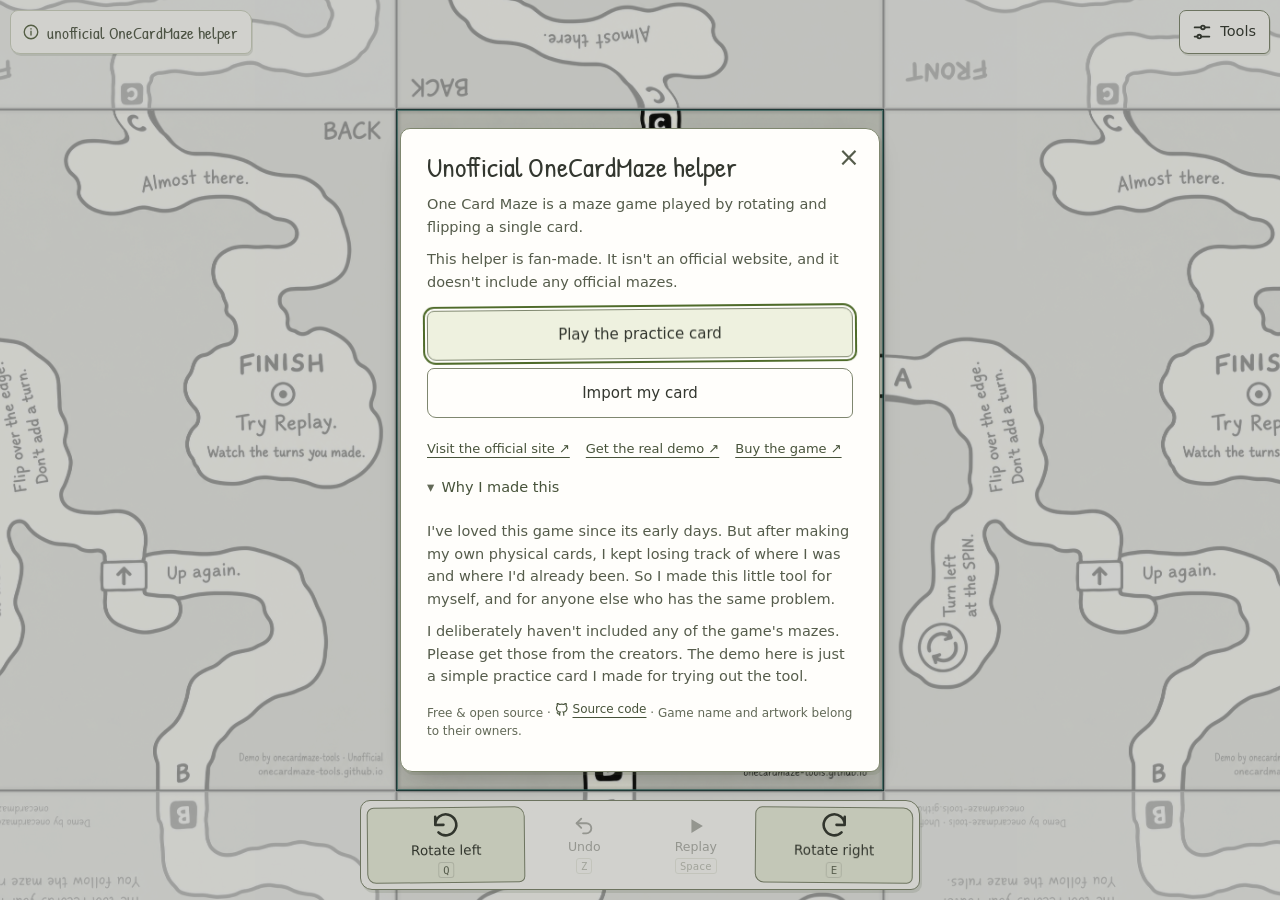
==== index.html @ 9f63eee4 "Let players choose the starting point after loading a card" ====
<!doctype html>
<html lang="en">
<head>
<meta charset="utf-8" />
<meta name="viewport" content="width=device-width, initial-scale=1, maximum-scale=1, user-scalable=no, viewport-fit=cover" />
<title>One Card Maze Helper · Unofficial</title>
<meta name="app-version" content="2026-10-22-player-start" />
<meta name="description" content="Free, open-source One Card Maze helper. Upload both sides of your maze card, explore connected edges, track your path, and replay your walk in your browser." />
<link rel="canonical" href="https://onecardmaze-tools.github.io/" />
<meta property="og:title" content="One Card Maze Helper · Unofficial" />
<meta property="og:description" content="Explore both sides of your One Card Maze card with path tracking, rotation, undo, and replay. Free and open source." />
<meta property="og:type" content="website" />
<meta property="og:url" content="https://onecardmaze-tools.github.io/" />
<link rel="stylesheet" href="companion.css?v=player-start-1" />
</head>
<body data-mode="walk" data-route="0">
<!-- UI: see DESIGN-SYSTEM.md. One dock whose contents follow uiMode(); never stack bars. -->
<svg width="0" height="0" style="position:absolute" aria-hidden="true" focusable="false">
  <symbol id="i-rotl" viewBox="0 0 24 24"><path d="M3 11a9 9 0 1 1 2.64 6.36M3 4v7h7"/></symbol>
  <symbol id="i-rotr" viewBox="0 0 24 24"><g transform="translate(24 0) scale(-1 1)"><path d="M3 11a9 9 0 1 1 2.64 6.36M3 4v7h7"/></g></symbol>
  <symbol id="i-undo" viewBox="0 0 24 24"><path d="M9 14 4 9l5-5"/><path d="M4 9h10.5a5.5 5.5 0 0 1 0 11H11"/></symbol>
  <symbol id="i-play" viewBox="0 0 24 24"><path d="M7 4.5v15l12.5-7.5z" class="solid"/></symbol>
  <symbol id="i-rev" viewBox="0 0 24 24"><path d="M17 4.5v15L4.5 12z" class="solid"/></symbol>
  <symbol id="i-pause" viewBox="0 0 24 24"><rect x="6" y="4.5" width="4" height="15" rx="1" class="solid"/><rect x="14" y="4.5" width="4" height="15" rx="1" class="solid"/></symbol>
  <symbol id="i-done" viewBox="0 0 24 24"><path d="M5 12.5 10 17.5 19.5 7"/></symbol>
  <symbol id="i-again" viewBox="0 0 24 24"><path d="M20 12a8 8 0 1 1-2.34-5.66"/><path d="M20 4v5h-5"/></symbol>
  <symbol id="i-tools" viewBox="0 0 24 24"><path d="M4 7h7m4 0h5M4 17h3m4 0h9"/><circle cx="13" cy="7" r="2"/><circle cx="9" cy="17" r="2"/></symbol>
  <symbol id="i-info" viewBox="0 0 24 24"><circle cx="12" cy="12" r="9"/><path d="M12 11v5M12 7.5v.5"/></symbol>
  <symbol id="i-card" viewBox="0 0 24 24"><rect x="5" y="3" width="14" height="18" rx="2"/><path d="M9 8h6M9 12h3"/></symbol>
  <symbol id="i-upload" viewBox="0 0 24 24"><path d="M12 15V4m-4 4 4-4 4 4M5 15v4h14v-4"/></symbol>
  <symbol id="i-pin" viewBox="0 0 24 24"><path d="M12 21s7-6.2 7-11.5A7 7 0 0 0 5 9.5C5 14.8 12 21 12 21z"/><circle cx="12" cy="9.5" r="2.5"/></symbol>
  <symbol id="i-file" viewBox="0 0 24 24"><path d="M14 3H7a2 2 0 0 0-2 2v14a2 2 0 0 0 2 2h10a2 2 0 0 0 2-2V8z"/><path d="M14 3v5h5"/></symbol>
  <symbol id="i-list" viewBox="0 0 24 24"><path d="M9 6h11M9 12h11M9 18h11M4.5 6h.01M4.5 12h.01M4.5 18h.01"/></symbol>
  <symbol id="i-fit" viewBox="0 0 24 24"><path d="M4 9V4h5M20 9V4h-5M4 15v5h5M20 15v5h-5"/></symbol>
  <symbol id="i-trail" viewBox="0 0 24 24"><path d="M4 19c4 0 3-7 8-7s4-7 8-7"/></symbol>
  <symbol id="i-trash" viewBox="0 0 24 24"><path d="M4 7h16M9 7V4h6v3M6 7l1 13h10l1-13"/></symbol>
  <symbol id="i-gh" viewBox="0 0 24 24"><path d="M9 19c-4.3 1.4-4.3-2.5-6-3m12 6v-3.87a3.37 3.37 0 0 0-.94-2.61c3.14-.35 6.44-1.54 6.44-7A5.44 5.44 0 0 0 19 4.77 5.07 5.07 0 0 0 18.91 1S17.73.65 15 2.48a13.38 13.38 0 0 0-7 0C5.27.65 4.09 1 4.09 1A5.07 5.07 0 0 0 4 4.77a5.44 5.44 0 0 0-1.5 3.78c0 5.42 3.3 6.61 6.44 7A3.37 3.37 0 0 0 8 18.13V22"/></symbol>
</svg>

<canvas id="stage" aria-label="Maze map"></canvas>
<canvas id="replayLayer" aria-hidden="true"></canvas>

<!-- Corner chips: identity (top-left) and Tools (top-right). Always present, always quiet. -->
<button id="btnHelp" class="chip corner-left" aria-haspopup="dialog"><svg class="ic" aria-hidden="true"><use href="#i-info"/></svg><span class="chip-long">unofficial OneCardMaze helper</span><span class="chip-short">unofficial helper</span></button>
<button id="btnMore" class="chip corner-right tools-chip" aria-expanded="false" aria-controls="moreMenu"><svg class="ic" aria-hidden="true"><use href="#i-tools"/></svg>Tools</button>

<div id="hud">
  <div id="walkHint" class="hint" hidden role="status"><span>Tap the path to walk there</span><button id="btnHintClose" class="hint-close" aria-label="Dismiss hint">×</button></div>

  <!-- mode: walk -->
  <div class="dock dock-walk" id="dockWalk" role="toolbar" aria-label="Walking controls">
    <button id="btnSpinL" class="dbtn rotate" aria-label="Rotate left (Q)"><svg class="ic" aria-hidden="true"><use href="#i-rotl"/></svg><span>Rotate left</span><kbd>Q</kbd></button>
    <button id="btnUndo" class="dbtn" aria-label="Undo last step (Z, hold to rewind)"><svg class="ic" aria-hidden="true"><use href="#i-undo"/></svg><span>Undo</span><kbd>Z</kbd></button>
    <button id="btnReplay" class="dbtn" aria-label="Replay route (Space)"><svg class="ic" aria-hidden="true"><use href="#i-play"/></svg><span>Replay</span><kbd>Space</kbd></button>
    <button id="btnSpinR" class="dbtn rotate" aria-label="Rotate right (E)"><svg class="ic" aria-hidden="true"><use href="#i-rotr"/></svg><span>Rotate right</span><kbd>E</kbd></button>
  </div>

  <!-- mode: playing / paused -->
  <div class="dock dock-player" id="player" role="toolbar" aria-label="Replay controls">
    <button id="btnDone" class="dbtn" aria-label="Done: return to walking at the end of the route (Esc)"><svg class="ic" aria-hidden="true"><use href="#i-done"/></svg><span>Done</span></button>
    <button id="btnBack" class="dbtn" aria-label="Reverse replay (Shift+Space)"><svg class="ic" aria-hidden="true"><use href="#i-rev"/></svg><span>Reverse</span></button>
    <button id="btnFwd" class="dbtn primary" aria-label="Play replay (Space)"><svg class="ic" aria-hidden="true"><use href="#i-play"/></svg><span>Play</span></button>
    <div class="timeline">
      <div class="tl-label"><span id="pcount">0%</span><span id="tlEvent"></span></div>
      <div class="timeline-track"><span id="eventTicks" aria-hidden="true"></span><input id="scrub" type="range" min="0" max="100" step="0.01" value="0" aria-label="Recorded route position" /></div>
    </div>
    <button id="btnSpeed" class="dbtn speed" aria-label="Change replay speed"><b id="speedValue">0.2×</b><span>Speed</span></button>
  </div>

  <!-- mode: complete -->
  <div class="dock dock-pill" id="replayCompletion" role="toolbar" aria-label="Replay finished">
    <button id="btnReplayAgain" class="dbtn primary row"><svg class="ic" aria-hidden="true"><use href="#i-again"/></svg><span>Replay again</span></button>
    <button id="btnDoneComplete" class="dbtn row" aria-label="Done: return to walking at the end of the route (Esc)"><svg class="ic" aria-hidden="true"><use href="#i-done"/></svg><span>Done</span></button>
  </div>

  <!-- mode: place -->
  <div class="dock dock-place" id="markerPlacementTip" role="status">
    <span class="place-swatch" id="placeSwatch" aria-hidden="true">●</span>
    <span class="place-text"><b>Tap the map to place it</b><button id="btnPlaceStyle" class="linkish">Change style</button></span>
    <button id="btnCancelMarker" class="dbtn primary row"><svg class="ic" aria-hidden="true"><use href="#i-done"/></svg><span>Done</span></button>
  </div>
</div>

<!-- Landscape rails reuse the walk buttons via CSS; see DESIGN-SYSTEM.md › Layouts. -->

<div id="confirmCard" class="confirm" role="alertdialog" aria-labelledby="confirmText" hidden>
  <p id="confirmText"></p>
  <div class="confirm-actions"><button id="btnConfirmNo"></button><button id="btnConfirmYes" class="primary"></button></div>
</div>

<div id="actionToast" class="toast toast-action" role="status" hidden><span id="actionToastText"></span><button id="actionToastBtn"></button><i class="toast-timer"></i></div>

<div id="sheetBackdrop" hidden></div>
<section id="moreMenu" class="sheet" hidden aria-label="Tools">
  <div class="sheet-grab" aria-hidden="true"></div>
  <h2 class="sheet-title">Tools</h2><button class="sheet-close" id="btnMoreClose" aria-label="Close tools">×</button>
  <div class="sec">Route</div>
  <details class="row-details"><summary class="li"><svg class="ic" aria-hidden="true"><use href="#i-list"/></svg>Route events<span class="r" id="eventSummary"></span></summary>
    <div class="event-controls"><button id="btnPrevEvent" aria-label="Previous event ([)">Previous</button><button id="btnNextEvent" aria-label="Next event (])">Next</button><select id="eventSelect" aria-label="Jump to route event"><option value="">Events</option></select></div></details>
  <button class="li" id="btnSession" aria-expanded="false" aria-controls="sessionPanel"><svg class="ic" aria-hidden="true"><use href="#i-file"/></svg>Save or load recording…</button>
  <button class="li" id="btnMarkers" aria-expanded="false" aria-controls="markerPanel"><svg class="ic" aria-hidden="true"><use href="#i-pin"/></svg>Markers…<span class="r" id="markerCount"></span></button>
  <div class="sec">View</div>
  <div class="li static"><svg class="ic" aria-hidden="true"><use href="#i-fit"/></svg>Zoom<span class="seg" role="group" aria-label="Zoom"><button id="btnZoomOut" aria-label="Zoom out (−)">−</button><button id="btnFit" aria-label="Fit card (F)">Fit</button><button id="btnZoomIn" aria-label="Zoom in (+)">+</button></span></div>
  <button class="li" id="btnTrail" role="switch" aria-checked="true"><svg class="ic" aria-hidden="true"><use href="#i-trail"/></svg>Show trail<span class="switch" aria-hidden="true"></span></button>
  <div class="sec">Card</div>
  <button class="li" id="btnCards"><svg class="ic" aria-hidden="true"><use href="#i-card"/></svg>Saved cards…</button>
  <button class="li" id="btnUpload"><svg class="ic" aria-hidden="true"><use href="#i-upload"/></svg>Import my card…</button>
  <button class="li" id="btnPractice"><svg class="ic" aria-hidden="true"><use href="#i-card"/></svg>Switch to practice card</button>
  <div class="hr"></div>
  <button class="li danger" id="btnReset"><svg class="ic" aria-hidden="true"><use href="#i-trash"/></svg>Start over<span class="r">keeps markers</span></button>
  <p class="sheet-foot">Fan-made, unofficial · <button class="linkish" id="btnAboutFromTools">About</button> · <a id="practiceOfficial" href="https://www.onecardmaze.com/downloads" target="_blank" rel="noopener">Get the real demo ↗</a> · <a href="https://github.com/onecardmaze-tools/onecardmaze-tools.github.io" target="_blank" rel="noopener">Source</a></p>
</section>

<section id="markerPanel" class="sheet" hidden aria-label="Markers">
  <div class="sheet-grab" aria-hidden="true"></div>
  <h2 class="sheet-title">Markers</h2><button class="sheet-close" id="btnMarkersClose" aria-label="Close markers">×</button>
  <p class="sheet-lead">Place anything you want to remember. Each marker repeats on every copy of its card face. Markers never move the walker.</p>
  <div class="marker-fields">
    <label for="markerShape">Shape<select id="markerShape"><option value="circle">Circle</option><option value="diamond">Diamond</option><option value="square">Square</option><option value="triangle">Triangle</option><option value="star">Star</option></select></label>
    <label for="markerColor">Colour<input id="markerColor" type="color" value="#ff5b7a" /></label>
  </div>
  <label class="marker-label" for="markerLabel">Label (optional)<input id="markerLabel" type="text" maxlength="24" placeholder="Anything you like" /></label>
  <button id="btnPlaceMarker" class="primary wide">Place marker</button>
  <p id="markerHint" class="sheet-lead">Choose a style, then place it on the map.</p>
  <ul id="markerList" aria-label="Your markers"></ul>
</section>

<section id="sessionPanel" class="sheet" hidden aria-label="Recording">
  <div class="sheet-grab" aria-hidden="true"></div>
  <h2 class="sheet-title">Recording</h2><button class="sheet-close" id="btnSessionClose" aria-label="Close recording">×</button>
  <p class="sheet-lead">One file with both card images, your complete route, spins, markers and current view. Sharing a recording also shares the card images it contains.</p>
  <button id="btnExportSession" class="primary wide">Export recording</button>
  <button id="btnImportSession" class="wide">Import recording</button>
  <input id="fileSession" type="file" accept=".json,.ocm.json,application/json" hidden />
  <p class="sheet-lead">Import replaces the current session; export first if you want to keep it. Files stay on your device until you choose to share them.</p>
</section>

<div class="overlay hidden" id="loader" role="dialog" aria-modal="true" aria-labelledby="importTitle">
  <div class="panel sheet-like">
    <div class="sheet-grab" aria-hidden="true"></div>
    <button class="sheet-close" id="btnLoaderClose" aria-label="Close import">×</button><h2 class="sheet-title" id="importTitle">Bring your own card</h2>
    <p class="sheet-lead">Choose both faces to add a card to your saved collection. Images stay in this browser.</p>
    <label class="card-name" for="cardName">Card name<input id="cardName" type="text" maxlength="80" placeholder="My maze card" /></label>
    <div class="drops">
      <label class="drop" id="dropFront">
        <input id="fileFront" type="file" accept="image/*" hidden />
        <svg class="ic" aria-hidden="true"><use href="#i-upload"/></svg><span class="dtag">Front</span><span class="dmsg">Tap or drop an image</span>
        <img class="thumb" id="thumbFront" alt="" />
      </label>
      <label class="drop" id="dropBack">
        <input id="fileBack" type="file" accept="image/*" hidden />
        <svg class="ic" aria-hidden="true"><use href="#i-upload"/></svg><span class="dtag">Back</span><span class="dmsg">Tap or drop an image</span>
        <img class="thumb" id="thumbBack" alt="" />
      </label>
    </div>
    <button id="btnStart" class="primary wide" disabled>Use this card</button>
    <div class="textlinks"><button class="linkish" id="btnImportWelcome">Import a recording instead</button><button class="linkish" id="btnDemo">Use practice card</button><button class="linkish" id="btnSavedFromImport">Saved cards</button></div>
  </div>
</div>

<div class="overlay hidden" id="cardLibrary" role="dialog" aria-modal="true" aria-labelledby="libraryTitle">
  <div class="panel sheet-like">
    <div class="sheet-grab" aria-hidden="true"></div>
    <button class="sheet-close" id="btnLibraryClose" aria-label="Close saved cards">×</button>
    <h2 class="sheet-title" id="libraryTitle">Saved cards</h2>
    <p class="sheet-lead">Choose a card to play. Each card keeps its own markers in this browser.</p>
    <p id="libraryStatus" class="sheet-lead" role="status" aria-live="polite"></p>
    <ul id="savedCards" class="saved-cards" aria-label="Saved cards"></ul>
    <button id="btnLibraryImport" class="primary wide">Import another card</button>
    <button id="btnLibraryPractice" class="linkish wide">Play the practice card</button>
  </div>
</div>

<dialog id="help" aria-labelledby="aboutTitle">
  <div class="intro-note">
    <div class="sheet-grab" aria-hidden="true"></div>
    <button class="sheet-close" id="btnHelpClose" aria-label="Close introduction">×</button>
    <h1 id="aboutTitle">Unofficial OneCardMaze helper</h1>
    <p>One Card Maze is a maze game played by rotating and flipping a single card.</p>
    <p>This helper is fan-made. It isn't an official website, and it doesn't include any official mazes.</p>
    <div class="intro-actions"><button id="btnIntroDemo" class="primary" autofocus>Play the practice card</button><button id="btnIntroImport">Import my card</button></div>
    <nav class="official-links" aria-label="Official game links"><a href="https://www.onecardmaze.com/" target="_blank" rel="noopener">Visit the official site ↗</a><a href="https://www.onecardmaze.com/downloads" target="_blank" rel="noopener">Get the real demo ↗</a><a href="https://www.onecardmaze.com/shop" target="_blank" rel="noopener">Buy the game ↗</a></nav>
    <details id="introStory" open><summary>Why I made this</summary>
      <p>I've loved this game since its early days. But after making my own physical cards, I kept losing track of where I was and where I'd already been. So I made this little tool for myself, and for anyone else who has the same problem.</p>
      <p>I deliberately haven't included any of the game's mazes. Please get those from the creators. The demo here is just a simple practice card I made for trying out the tool.</p>
    </details>
    <p class="fine">Free &amp; open source · <a href="https://github.com/onecardmaze-tools/onecardmaze-tools.github.io" target="_blank" rel="noopener" class="source-link"><svg class="github-icon" aria-hidden="true"><use href="#i-gh"/></svg>Source code</a> · Game name and artwork belong to their owners.</p>
  </div>
</dialog>

<div class="overlay hidden" id="err">
  <div class="panel">
    <h1>WebGL needed</h1>
    <p class="lead" id="errMsg">This app draws the card with a GPU shader. Your browser or device has WebGL turned off.</p>
  </div>
</div>

<div id="toast" class="toast" role="status" aria-live="polite"></div>
<script src="card-library.js?v=player-start-1"></script>
<script src="session-codec.js?v=player-start-1"></script>
<script src="replay-core.js?v=player-start-1"></script>
<script src="trace-renderer.js?v=player-start-1"></script>
<script src="gpu-renderer.js?v=player-start-1"></script>
<script>
(function () {
"use strict";

/* ============================================================
   One Card Maze · Infinite Walker  (pure front-end, no build)

   The two card faces tile a repeating 2D checkerboard over the
   plane (front when (i+j) is even, back when odd). Tiles meet
   edge-to-edge — no overlap — with a faint fold line where they
   meet. The card you are standing on is held in the middle of the
   screen with all eight cards around it: the other side across
   each edge, and the same side turned 180 over the four corners
   (a diagonal step crosses two folds). Step over an edge and the
   view animates the next card into the middle.

   WebGL samples the artwork atlas. TraceRenderer retains exact polylines and
   projects them through sheet symmetries into retained GPU geometry. Analytic
   edge coverage preserves antialiasing without a multisampled viewport.
   ReplayCore supplies one shared seam geometry and distance-based timeline.
   ============================================================ */

const CFG = {
  seamFrac:       0.012,  // faint fold line at a shared edge, fraction of the shorter side
  seamDark:       0.18,   // how dark that fold line gets (0..1)
  revealFrac:     0.32,   // how far away a face starts to brighten up
  edgeFadeFrac:   0.045,   // soft outer edge of a card against the dark, fraction of the shorter side
  nbDimMin:       0.38,   // quiet orthogonal neighbours
  cornerDim:      0.24,   // second-fold copies are a further level back
  nearBright:     0.78,   // approaching a shared edge reveals the destination
  cornerNear:     0.54,
  lightLerp:      6,
  fitArmFrac:     0.30,   // how much of a neighbour the default Fit shows beyond the card
  anchorMarginFrac:0.05,  // how far inside the next card before the view re-centres on it
  keepInFrac:     0.11,   // how far from a screen edge the walker is kept when zoomed right in
  cardFade:       8,      // how fast a card fades in/out of the set of cards on screen
  speedFrac:      0.55,   // walker speed, card-heights per second
  camLerp:        4,      // how fast the view eases onto the centred card
  rotLerp:        14,     // how fast the card settles after a 90° spin
  // Straight motion retains only its endpoints; render samples are not stored.
  trailWidthFrac: 0.008,  // reference width; final strokes are clamped in CSS pixels
  spinArrive:     0.35,
  spinDuration:   0.70,
  spinSettle:     0.35,
  flipArrive:     0.26,
  flipDuration:   1.35,
  flipSettle:     0.35,
  replayWalkFrac: 1.2,   // card heights/second at 1×; independent of sampling density
  replaySpeeds:   [0.1, 0.2, 0.5, 1, 2, 4],  // the speeds the transport cycles through
  replaySpeed:    0.2,    // ...and the one it starts on (slow enough to follow the route)
};

/* Trail colours keyed to the card's orientation when the trace was laid, and the
   world direction the card's "up" pointed to at that orientation. */
const TRAIL_COLORS = ["#ffcc4d", "#5aa9ff", "#ff6b6b", "#b06bff"];   // up, right, down, left

const BG = [0.975, 0.976, 0.957]; // Pale paper; updated only when artwork changes.
const ORI_ARROWS = ["↑", "→", "↓", "←"];

const S = {
  W: 0, H: 0, ready: false,
  zoom: 1, minZoom: .02, maxZoom: 40,
  cam: { x: 0, y: 0 }, camGoal: { x: 0, y: 0 }, follow: true,
  rot: 0, rotTarget: 0, manualPivot: null,
  started: false,
  walker: { x: 0, y: 0, tx: null, ty: null },
  trail: [], trailOn: true, travelled: 0,
  spins: [],                       // { i, q } -- a turn at a compact route vertex
  rotQ0: 0,                        // the card's orientation when the recorded walk began
  cursor: 0,                       // interpolated position along the compact route vertices
  markers: [], placingMarker: false, selectedMarker: null, nextMarkerId: 1,
  recordBreak: true,
  review: false, reviewDir: 1, reviewDone: false, reviewEvent: null,
  replayModel: null, replayVersion: 0, traceVersion: 0, modelVersion: -1, eventDone: new Set(),
  phase: null, // event arrival -> action -> settle, kept separate from the recorded route
  play: 0,                         // 0 idle, +1 replaying forwards, -1 backwards
  replaySpeed: CFG.replaySpeed,    // multiplier on the replay rate; see CFG.replaySpeeds
  undoHeld: false, scrubDrag: false, undoRewind: false, confirm: null,
  anchor: { i: 0, j: 0 },          // the card the view is centred on
  cards: new Map(),                // tile key -> { i, j, amt, target }: cards on screen
  cardFading: false, lightChanging: false,
  keys: Object.create(null),
};
const view = { w: 0, h: 0 };
let dpr = Math.min(window.devicePixelRatio || 1, 2);

const TAU = Math.PI * 2;
const clamp = (v, a, b) => v < a ? a : v > b ? b : v;
const smoothstep = (a, b, x) => { const t = clamp((x - a) / (b - a), 0, 1); return t * t * (3 - 2 * t); };
const faceIdx = (i, j) => (((i + j) % 2) + 2) % 2;
const $ = (id) => document.getElementById(id);

/* ============================================================
   GL SETUP — raw WebGL, no libraries
   ============================================================ */
const c = $("stage");
// On dual-GPU desktops, the default preference can select the integrated GPU
// even for a full-resolution external display. Keep both rendering paths on
// the same preference; small touch devices retain the low-power request.
const glOpts = { alpha: false, antialias: false, depth: false, stencil: false,
                 premultipliedAlpha: false, preserveDrawingBuffer: false,
                 powerPreference: window.matchMedia('(pointer:coarse)').matches && window.innerWidth<900 ? "low-power" : "high-performance" };
let gl = null, isGL2 = false, contextLost = false;
try {
  gl = c.getContext("webgl2", {...glOpts,depth:true,stencil:true});
  if (gl) isGL2 = true; else gl = c.getContext("webgl", glOpts);
} catch (e) { gl = null; }
if (!gl) { $("err").classList.remove("hidden"); return; }

// Background shading is independent of the number of cards. Card lookup and
// the inverse camera transform no longer run for every device pixel.
const BGVS = `
attribute vec2 aPos;
varying OCM_PRECISION vec2 vUv;
void main() {
  vUv = vec2(aPos.x * 0.5 + 0.5, 0.5 - aPos.y * 0.5);
  gl_Position = vec4(aPos, 0.0, 1.0);
}`;
const BGFS = `
precision OCM_PRECISION float;
varying OCM_PRECISION vec2 vUv;
uniform vec2 uView;
uniform vec3 uBg;
void main() {
  gl_FragColor = vec4(uBg, 1.0);
}`;
const VS = `
attribute vec2 aPos;
varying OCM_PRECISION vec2 vLocal;
varying OCM_PRECISION vec2 vArt;
uniform vec2 uView;
uniform vec2 uCam;
uniform OCM_PRECISION float uZoom;
uniform vec2 uRotation; // cos, sin; once per frame on the CPU
uniform OCM_PRECISION vec2 uCard;
uniform vec2 uCIdx;
void main() {
  vLocal = aPos * 0.5 + 0.5;
  float p = mod(uCIdx.x + uCIdx.y, 2.0);
  float flip = mod(uCIdx.y, 2.0);
  vec2 art = mix(vLocal, 1.0-vLocal, flip);
  vArt = vec2(art.x, (art.y+p)*0.5);
  vec2 d = ((uCIdx+vLocal)*uCard-uCam)*uZoom;
  vec2 screen = vec2(uRotation.x*d.x-uRotation.y*d.y,
                     uRotation.y*d.x+uRotation.x*d.y);
  gl_Position = vec4(screen.x*2.0/uView.x, -screen.y*2.0/uView.y, 0.0, 1.0);
}`;
const FS = `
precision OCM_PRECISION float;
varying OCM_PRECISION vec2 vLocal;
varying OCM_PRECISION vec2 vArt;
uniform vec4 uEdgePxScale;
uniform vec4 uCOutScale;
uniform vec4 uCOutBias;
uniform vec4 uCSeamScale;
uniform vec4 uCSeamBias;
uniform vec4 uBorderEnabled;
uniform vec2 uColorMix;
uniform vec3 uBg;
uniform float uCAmt;
uniform float uSeamDark;
uniform sampler2D uArt;
// Ramps are normalized on the CPU once per card. Disabled edges use a unit
// bias, so the hot fragment path has neither uniform divisions nor branches.
float edgeMask(vec4 edge, vec4 scale, vec4 bias) {
  vec4 ramp = clamp(edge * scale + bias, 0.0, 1.0);
  return ramp.x * ramp.y * ramp.z * ramp.w;
}

void main() {
  vec4 edge = vec4(vLocal.x, 1.0-vLocal.x, vLocal.y, 1.0-vLocal.y);
  vec3 art = texture2D(uArt, vArt).rgb;
  art *= mix(1.0-uSeamDark, 1.0, edgeMask(edge, uCSeamScale, uCSeamBias));
  vec4 edgePx = edge * uEdgePxScale;
  vec4 borders = (1.0-smoothstep(vec4(1.1), vec4(1.8), edgePx)) * uBorderEnabled;
  float border = max(max(borders.x, borders.y), max(borders.z, borders.w));
  art = mix(art, vec3(.012,.018,.026), border*.96);
  vec3 col = art * uColorMix.x + uBg * uColorMix.y;
  gl_FragColor = vec4(col, edgeMask(edge, uCOutScale, uCOutBias)*uCAmt);
}`;
const UNIFORMS = ["uView","uCam","uZoom","uRotation","uCard",
  "uCIdx","uCOutScale","uCOutBias","uCSeamScale","uCSeamBias",
  "uBorderEnabled","uColorMix","uBg","uEdgePxScale","uCAmt","uSeamDark","uArt"];
let prog = null, bgProg = null, quadBuf = null, cardFloatPrecision = 0;
const U = {}, BU = {};
const NCARD = 18;
const cardIdx = new Float32Array(NCARD * 2);
const cardOut = new Float32Array(NCARD * 4);
const cardSeam = new Float32Array(NCARD * 4);
const cardBright = new Float32Array(NCARD);
const cardAmt = new Float32Array(NCARD);
// Two tiny programs share one immutable quad. No per-pixel card search, camera
// inversion, or card-count-dependent loop is left in the fragment shader.
function buildProgram() {
  const precision = gl.getShaderPrecisionFormat(gl.FRAGMENT_SHADER, gl.HIGH_FLOAT);
  cardFloatPrecision = precision ? precision.precision : 0;
  const prefix = "#define OCM_PRECISION " + (precision && precision.precision ? "highp" : "mediump") + "\n";
  const link = (vs, fs) => {
    const shaders = [], program = gl.createProgram();
    if (!program) throw new Error("Could not allocate a card program");
    try {
      for (const [type, source] of [[gl.VERTEX_SHADER, vs], [gl.FRAGMENT_SHADER, fs]]) {
        const shader = gl.createShader(type);
        if (!shader) throw new Error("Could not allocate a card shader");
        shaders.push(shader);
        gl.shaderSource(shader, prefix + source);
        gl.compileShader(shader);
        if (!gl.getShaderParameter(shader, gl.COMPILE_STATUS))
          throw new Error(gl.getShaderInfoLog(shader));
        gl.attachShader(program, shader);
      }
      gl.bindAttribLocation(program, 0, "aPos");
      gl.linkProgram(program);
      if (!gl.getProgramParameter(program, gl.LINK_STATUS))
        throw new Error(gl.getProgramInfoLog(program));
      return program;
    } catch (error) {
      gl.deleteProgram(program);
      throw error;
    } finally {
      for (const shader of shaders) gl.deleteShader(shader);
    }
  };
  let nextProgram = null, nextBackground = null, nextQuad = null;
  try {
    nextProgram = link(VS, FS);
    nextBackground = link(BGVS, BGFS);
    nextQuad = gl.createBuffer();
    if (!nextQuad) throw new Error("Could not allocate the card geometry");
    gl.bindBuffer(gl.ARRAY_BUFFER, nextQuad);
    gl.bufferData(gl.ARRAY_BUFFER,
      new Float32Array([-1,-1, 1,-1, -1,1, -1,1, 1,-1, 1,1]), gl.STATIC_DRAW);
  } catch (error) {
    if (nextProgram) gl.deleteProgram(nextProgram);
    if (nextBackground) gl.deleteProgram(nextBackground);
    if (nextQuad) gl.deleteBuffer(nextQuad);
    throw error;
  }
  // Install only a complete resource set; rebuilding never leaks old programs.
  if (prog) gl.deleteProgram(prog);
  if (bgProg) gl.deleteProgram(bgProg);
  if (quadBuf) gl.deleteBuffer(quadBuf);
  prog = nextProgram; bgProg = nextBackground; quadBuf = nextQuad;
  for (const name of UNIFORMS) U[name] = gl.getUniformLocation(prog, name);
  for (const name of ["uView", "uBg"]) BU[name] = gl.getUniformLocation(bgProg, name);
}
try { buildProgram(); } catch (e) {
  $("errMsg").textContent = "The card shader failed to build: " + e;
  $("err").classList.remove("hidden"); return;
}

/* ---- Artwork atlas; trace geometry stays vector all the way to the screen. ---- */
let artTex = null, artVersion=0, lastArtKey="";
const artCv = document.createElement("canvas"), artCtx = artCv.getContext("2d");
function pixelStore() {
  gl.pixelStorei(gl.UNPACK_FLIP_Y_WEBGL, false);
  gl.pixelStorei(gl.UNPACK_PREMULTIPLY_ALPHA_WEBGL, false);
}
function uploadArt() {
  artVersion++;lastArtKey="";
  // Keep the CPU atlas current during context loss; restoration uploads it.
  if (contextLost) return;
  if (artTex) gl.deleteTexture(artTex);
  artTex = gl.createTexture();
  gl.bindTexture(gl.TEXTURE_2D, artTex);
  pixelStore();
  gl.texImage2D(gl.TEXTURE_2D, 0, gl.RGBA, gl.RGBA, gl.UNSIGNED_BYTE, artCv);
  gl.texParameteri(gl.TEXTURE_2D, gl.TEXTURE_WRAP_S, gl.CLAMP_TO_EDGE);
  gl.texParameteri(gl.TEXTURE_2D, gl.TEXTURE_WRAP_T, gl.CLAMP_TO_EDGE);
  gl.texParameteri(gl.TEXTURE_2D, gl.TEXTURE_MAG_FILTER, gl.LINEAR);
  if (isGL2) {
    gl.generateMipmap(gl.TEXTURE_2D);
    gl.texParameteri(gl.TEXTURE_2D, gl.TEXTURE_MIN_FILTER, gl.LINEAR_MIPMAP_LINEAR);
  } else {
    gl.texParameteri(gl.TEXTURE_2D, gl.TEXTURE_MIN_FILTER, gl.LINEAR);
  }
}
/* ============================================================
   CARD LOADING
   ============================================================ */
function loadImage(src) {
  return new Promise((res, rej) => {
    const im = new Image();
    im.decoding = "async";
    if (/^https?:/.test(src)) im.crossOrigin = "anonymous";
    im.onload = () => res(im);
    im.onerror = () => rej(new Error("Could not load image"));
    im.src = src;
  });
}

// Sample a tiny copy once per card change. Ignore neutral pixels and use a
// weighted circular hue so opposing colors fall back to neutral paper.
function updateBackground(front, back) {
  let hue=45, saturation=0;
  try {
    const sample=document.createElement('canvas'); sample.width=32;sample.height=64;
    const g=sample.getContext('2d');g.drawImage(front,0,0,32,32);g.drawImage(back,0,32,32,32);
    const data=g.getImageData(0,0,32,64).data;let x=0,y=0,weight=0;
    for(let i=0;i<data.length;i+=4){
      const r=data[i]/255,v=data[i+1]/255,b=data[i+2]/255;
      const max=Math.max(r,v,b),delta=max-Math.min(r,v,b);
      if(delta<.12||max<.18||data[i+3]<128)continue;
      const h=(max===r?((v-b)/delta)%6:max===v?(b-r)/delta+2:(r-v)/delta+4)*Math.PI/3;
      x+=Math.cos(h)*delta;y+=Math.sin(h)*delta;weight+=delta;
    }
    if(weight&&Math.hypot(x,y)/weight>.12){hue=(Math.atan2(y,x)*180/Math.PI+360)%360;saturation=.23;}
  } catch {} // Neutral paper also works for unreadable / tainted artwork.
  const light=.97, a=saturation*Math.min(light,1-light);
  for(let i=0;i<3;i++){
    const n=[0,8,4][i],k=(n+hue/30)%12;
    BG[i]=light-a*Math.max(-1,Math.min(k-3,9-k,1));
  }
  document.documentElement?.style.setProperty('--bg','rgb('+BG.map(v=>Math.round(v*255)).join(',')+')');
}

function applyImages(front, back) {
  S.W = front.naturalWidth || front.width;
  S.H = front.naturalHeight || front.height;
  // art atlas: front on top, back below (back scaled to match if it differs)
  artCv.width = S.W; artCv.height = S.H * 2;
  artCtx.setTransform(1, 0, 0, 1, 0, 0);
  artCtx.globalCompositeOperation = "source-over";
  artCtx.clearRect(0, 0, artCv.width, artCv.height);
  artCtx.drawImage(front, 0, 0, S.W, S.H);
  artCtx.drawImage(back, 0, S.H, S.W, S.H);

  updateBackground(front, back);
  uploadArt();

  S.ready = true; S.demo = false;
  c.setAttribute("aria-label", "Maze map");
  S.persistMarkers = false; S.savedCardId = null;
  S.markers = []; S.nextMarkerId = 1; S.selectedMarker = null; setMarkerMode(false); syncMarkers();
  S.cam = { x: S.W / 2, y: S.H / 2 };
  S.walker = { x: S.W / 2, y: S.H / 2, tx: null, ty: null };
  S.started = false; S.follow = true;
  setAnchor(0, 0);
  clearWalk();
  fitView();
  invalidate();
  $("btnStart").disabled = false;
  updateHUD();
}

/* Space the chrome reserves around the map, in CSS px. These numbers MUST match
   the --inset-* tokens in companion.css; see DESIGN-SYSTEM.md › Layout budgets.
   Portrait phones: corner chips on top, one dock at the bottom. Short landscape:
   rotate rails on the left and right, nothing across the bottom while walking. */
function uiInsets() {
  const landscape = view.h <= 500 && view.w > view.h;
  return landscape ? { top: 52, bottom: 12, left: 104, right: 104 } :
    { top: 60, bottom: view.w >= 900 ? 92 : 96, left: 12, right: 12 };
}
function fitView() {
  if (!S.ready) return;
  S.manualPivot=null;
  // fit the card plus a slice of each neighbour, so the other side is visible
  // above, below, left and right at the default zoom
  // Teaching text needs a readable first view on phones; neighboring slices
  // still show the repeated sheet. Uploaded cards retain the established fit.
  const grow = S.demo ? 1.05 : 1 + CFG.fitArmFrac * 2;
  // The camera centres the card on screen, so reserve the larger inset on both sides.
  const ins = uiInsets();
  const availW = Math.max(160, view.w - 2 * Math.max(ins.left, ins.right));
  const availH = Math.max(180, view.h - 2 * Math.max(ins.top, ins.bottom));
  const fit = Math.min(availW / (S.W * grow), availH / (S.H * grow));
  S.zoom = clamp(fit, .02, 40);
  S.minZoom = S.zoom * 0.45; S.maxZoom = S.zoom * 14;
  invalidate();
}
function clampZoom() { S.zoom = clamp(S.zoom, S.minZoom, S.maxZoom); }

// Card images and per-card markers are stored by card-library.js.
/* ============================================================
   CAMERA / TRANSFORMS
   ============================================================ */
function w2s(x, y) {
  const dx = (x - S.cam.x) * S.zoom, dy = (y - S.cam.y) * S.zoom;
  const cr = Math.cos(S.rot), sr = Math.sin(S.rot);
  return { x: dx * cr - dy * sr + view.w / 2, y: dx * sr + dy * cr + view.h / 2 };
}
function s2w(px, py) {
  const dx = px - view.w / 2, dy = py - view.h / 2;
  const cr = Math.cos(S.rot), sr = Math.sin(S.rot);
  return { x: (cr * dx + sr * dy) / S.zoom + S.cam.x, y: (-sr * dx + cr * dy) / S.zoom + S.cam.y };
}
function zoomAt(px, py, factor) {
  if (!S.ready) return;
  S.manualPivot=null;
  // while the card is centred, zoom about the middle so it stays centred
  if (S.follow) { px = view.w / 2; py = view.h / 2; }
  const before = s2w(px, py);
  S.zoom = clamp(S.zoom * factor, S.minZoom, S.maxZoom);
  const after = s2w(px, py);
  S.cam.x += before.x - after.x; S.cam.y += before.y - after.y;
  invalidate();
}

/* Where the view wants to be: the middle of the card you are standing on — slid
   just far enough to keep the walker on screen when you zoom past the card. */
function camTarget() {
  const a = S.anchor;
  let tx = (a.i + 0.5) * S.W, ty = (a.j + 0.5) * S.H;
  // Review frames the card, not the walker. Rotating a card must not trigger
  // a second camera move just because its walker ends up nearer the HUD.
  if (!S.started || S.review) return { x: tx, y: ty };
  // keep the walker clear of the screen edges (and of the HUD along the top and bottom)
  const pad = Math.max(40, Math.min(view.w, view.h) * CFG.keepInFrac);
  const hx = view.w * 0.5 - pad, hy = view.h * 0.5 - pad;
  if (hx <= 0 || hy <= 0) return { x: tx, y: ty };
  const cr = Math.cos(S.rot), sr = Math.sin(S.rot);
  const gx = S.walker.x - tx, gy = S.walker.y - ty;
  const dx = S.zoom * (cr * gx - sr * gy), dy = S.zoom * (sr * gx + cr * gy);
  // Keep the walker out from under the chrome as well as off the edges.
  const ins = uiInsets(), m = 24;
  const nx = clamp(dx, -Math.min(hx, view.w * .5 - ins.left - m), Math.min(hx, view.w * .5 - ins.right - m));
  const ny = clamp(dy, -Math.min(hy, view.h * .5 - ins.top - m), Math.min(hy, view.h * .5 - ins.bottom - m));
  if (nx !== dx || ny !== dy) {
    tx = S.walker.x - (cr * nx + sr * ny) / S.zoom;
    ty = S.walker.y - (-sr * nx + cr * ny) / S.zoom;
  }
  return { x: tx, y: ty };
}

/* Three levels of emphasis: current card, adjacent possibilities, and diagonal
   copies. Only a nearby connection brightens, and it never equals the current card. */
function cardLight(i,j) {
  const di=i-S.anchor.i,dj=j-S.anchor.j;
  if(!di && !dj)return 1;
  const corner=!!(di && dj) || Math.abs(di)+Math.abs(dj)>1;
  const base=corner?CFG.cornerDim:CFG.nbDimMin;
  if(!S.started)return base;
  const x=S.walker.x,y=S.walker.y;
  const dx=Math.max(i*S.W-x,0,x-(i+1)*S.W);
  const dy=Math.max(j*S.H-y,0,y-(j+1)*S.H);
  const near=1-smoothstep(0,Math.min(S.W,S.H)*CFG.revealFrac,Math.hypot(dx,dy));
  return base+((corner?CFG.cornerNear:CFG.nearBright)-base)*near;
}
function cardCenter() { return {x:(S.anchor.i+.5)*S.W,y:(S.anchor.j+.5)*S.H}; }
function smoother(t) { t=clamp(t,0,1);return t*t*t*(t*(t*6-15)+10); }
function lockCardPivot(p) {
  const dx=(p.screen.x-view.w/2)/S.zoom,dy=(p.screen.y-view.h/2)/S.zoom;
  const cr=Math.cos(S.rot),sr=Math.sin(S.rot);
  S.cam.x=p.world.x-(cr*dx+sr*dy);
  S.cam.y=p.world.y-(-sr*dx+cr*dy);
}

/* Hand the middle of the screen to a card, dropping the set that was there. */
function setAnchor(i, j) {
  S.anchor = { i: i, j: j };
  S.cards.clear();
}

/* ============================================================
   THE WALK AS A TIMELINE — undo, replay, scrub

   Points and spins are immutable during review. Flip events are derived from
   exact grid intersections; spins are recorded at the current route position.
   The state machine pauses at each event and keeps presentation state separate
   from the recording. Only explicit walking/spinning from a preview branches it.
   ============================================================ */
/* ============================================================
   EVENT REVIEW — presentation never edits the recorded points.
   ============================================================ */
const foregroundOptions = {
  invalidate,
  powerPreference:glOpts.powerPreference,
  onError(error) {
    $("errMsg").textContent = "The overlay renderer could not recover: " + error;
    $("err").classList.remove("hidden");
  }
};
let foreground, sharedContext=false;
if(isGL2) {
  try {
    foreground=GPURenderer.create(c,{...foregroundOptions,gl,preserveColor:true});
    sharedContext=true;
    // One opaque presentation surface; the fallback canvas has no GL context.
    $("replayLayer").style.display="none";
  } catch(error) {
    foreground=GPURenderer.create($("replayLayer"),foregroundOptions);
  }
} else foreground=GPURenderer.create($("replayLayer"),foregroundOptions);

const replayCanvas = foreground.canvas, replayCtx = foreground.context;
const Path2D = foreground.Path;
// Kept for old recording/benchmark readers; no giant world-space bitmap exists.
function traceLayout() { return null; }
const reducedMotion = window.matchMedia("(prefers-reduced-motion: reduce)").matches;
let progressCache = null, menuVersion = -1, menuSignature = null, hudPending = true;
function invalidateReplay(routeChanged=true) { S.replayVersion++;if(routeChanged)S.traceVersion++;progressCache = null; }
function resetProgress() { progressCache = null; }
function replayModel() {
  if (S.modelVersion !== S.replayVersion) {
    S.replayModel = ReplayCore.build(S.trail, S.spins, S.W, S.H, S.rotQ0);
    S.modelVersion = S.replayVersion;
  }
  return S.replayModel;
}
function cancelPhase() {
  if (S.phase) { alignRotation(orientationAt(S.cursor)); S.phase = null; }
}
function exitReview() {
  cancelPhase(); S.play = 0; S.review = false; S.reviewDone = false; S.reviewEvent = null;
  S.undoRewind = false;
  resetProgress(); invalidate();
}
function eventName(e, dir) {
  if (e.type === "spin") {
    const turns = e.delta * dir;
    return "Spin " + Math.abs(turns * 90) + "° " + (turns < 0 ? "counterclockwise" : "clockwise");
  }
  return e.fromFace === e.toFace ? "Double fold · same face" : "Flip · " +
    ((dir > 0 ? e.fromFace : e.toFace) ? "back → front" : "front → back");
}
function syncReviewHUD() {
  if (S.trail.length > 1 && menuVersion !== S.replayVersion) {
    const model=replayModel(),events=model.events,select=$("eventSelect"),ticks=$("eventTicks");
    const signature=events.map(e=>[e.type,e.at,e.delta,e.fromFace,e.toFace].join(':')).join(';');
    if(signature!==menuSignature) {
      select.replaceChildren(new Option("Jump to event", ""));ticks.replaceChildren();
      for(const e of events) {
        select.add(new Option((e.id+1)+". "+eventName(e,1),String(e.id)));
        const tick=document.createElement('i');tick.className=e.type;ticks.appendChild(tick);
      }
      menuSignature=signature;
    }
    const total=model.distances[model.distances.length-1]||1;
    if(ticks.children)events.forEach((e,i)=>{ticks.children[i].style.left=(ReplayCore.distanceAt(model,e.at)/total*100)+'%';});
    $("btnPrevEvent").disabled = !events.some(e => e.at < S.cursor - 1e-5);
    $("btnNextEvent").disabled = !events.some(e => e.at > S.cursor + 1e-5);
    select.disabled = !events.length;
    menuVersion = S.replayVersion;
  }
  if (S.trail.length > 1) {
    const events = replayModel().events;
    $("btnPrevEvent").disabled = !events.some(e => e.at < S.cursor - 1e-5);
    $("btnNextEvent").disabled = !events.some(e => e.at > S.cursor + 1e-5);
  }
  backBtn.setAttribute("aria-pressed", String(S.play < 0));
  fwdBtn.setAttribute("aria-pressed", String(S.play > 0));
  setButton(backBtn, S.play < 0 ? "pause" : "rev", S.play < 0 ? "Pause" : "Reverse",
    S.play < 0 ? "Pause reverse replay (Shift+Space)" : "Reverse replay (Shift+Space)");
  setButton(fwdBtn, S.play > 0 ? "pause" : "play", S.play > 0 ? "Pause" : "Play",
    S.play > 0 ? "Pause replay (Space)" : "Play replay (Space)");
  const ev = S.reviewEvent && $("tlEvent");
  if ($("tlEvent")) $("tlEvent").textContent = ev ? "· " + eventName(S.reviewEvent, S.reviewDir || 1) :
    (S.play < 0 ? "of route · reverse" : "of route");
  if ($("eventSummary")) $("eventSummary").textContent = S.trail.length > 1 ? String(replayModel().events.length) : "";
  syncMode();                 // last: buttons above must already show their state
}
/* Icon + label buttons keep their markup; only the symbol and words change. */
function setButton(btn, icon, label, aria) {
  const use = btn.querySelector && btn.querySelector("use"), span = btn.querySelector && btn.querySelector("span");
  if (use && use.setAttribute) use.setAttribute("href", "#i-" + icon);
  if (span && span.textContent !== label) span.textContent = label;
  if (aria) btn.setAttribute("aria-label", aria);
}

/* ============================================================
   UI MODE — the single source of truth for which controls exist.
   CSS shows controls by body[data-mode]; see DESIGN-SYSTEM.md › Modes.
   walk     : walking, or rewinding with Undo (Undo is a walking tool)
   playing  : a replay is running
   paused   : reviewing a recorded position (scrub, event jump, paused replay)
   complete : a replay reached the end it was heading for
   place    : the next map tap places a marker
   ============================================================ */
function uiMode() {
  if (S.placingMarker) return "place";
  if (!S.review || S.undoRewind || S.trail.length < 2) return "walk";
  if (S.play) return "playing";
  return S.reviewDone ? "complete" : "paused";
}
const modePrimary = { walk: "btnReplay", playing: null, paused: "btnFwd", complete: "btnReplayAgain", place: "btnCancelMarker" };
let lastMode = "";
function syncMode() {
  const m = uiMode(), b = document.body, route = S.trail.length > 1;
  const focused = document.activeElement;     // read before hiding anything
  if (b.getAttribute ? b.getAttribute("data-mode") !== m : true) b.setAttribute("data-mode", m);
  b.setAttribute("data-route", route ? "1" : "0");
  S.uiMode = m;
  syncWalkHint();
  if (m === lastMode) return;
  const prev = lastMode; lastMode = m;
  // A branch question belongs to review; leaving review (walk, play, place) withdraws it.
  if (S.confirm && S.confirm.kind !== "card" && (m === "walk" || m === "playing" || m === "place")) hideConfirm();
  if (m === "complete" && prev === "playing")
    toast(S.reviewDir < 0 ? "Reverse replay complete · at the start" : "Replay complete · at the end");
  rescueFocus(m, focused);
}
/* If the focused control just disappeared, hand focus to the new mode's
   primary control so keyboard users never fall back to <body>. */
function rescueFocus(m, a) {
  if (!a || !a.getClientRects || a === document.body || a.id === "stage") return;
  if (a.isConnected && a.getClientRects().length && document.activeElement === a) return;
  let id = modePrimary[m];
  if (m === "playing") id = S.play < 0 ? "btnBack" : "btnFwd";
  if (m === "walk" && S.trail.length < 2) id = "btnSpinR";
  const el = id && $(id);
  if (el && el.focus) el.focus({ preventScroll: true });
}
/* One-time teaching chip; it retires itself after the first real walk. */
function hintSeen() { try { return localStorage.getItem("ocm.hint.walk") === "1"; } catch { return false; } }
function syncWalkHint() {
  const el = $("walkHint"); if (!el) return;
  const route = S.trail.length > 1;
  if (route && !hintSeen()) { try { localStorage.setItem("ocm.hint.walk", "1"); } catch {} }
  const show = S.ready && S.started && !route && !S.placingMarker && !hintSeen() && !S.hintClosed;
  if (el.hidden !== !show) el.hidden = !show;
}

/* ---- confirm card: the only modal question the map asks ---------------- */
function askConfirm(kind, text, noLabel, yesLabel, onYes) {
  S.confirm = { kind, onYes };
  $("confirmText").textContent = text;
  $("btnConfirmNo").textContent = noLabel;
  $("btnConfirmYes").textContent = yesLabel;
  $("confirmCard").hidden = false;
  if ($("btnConfirmNo").focus) $("btnConfirmNo").focus({ preventScroll: true });
}
function hideConfirm() {
  if (!S.confirm) return;
  S.confirm = null; $("confirmCard").hidden = true;
}
function confirmYes() { const c = S.confirm; hideConfirm(); if (c && c.onYes) c.onYes(); syncTimeline(); invalidate(); }
function confirmNo() { hideConfirm(); syncTimeline(); }
/* Reviewing never edits. Acting from the middle of a recording asks first. */
function guardBranch(action) {
  const end = S.trail.length - 1;
  if (S.play) { S.play = 0; syncTimeline(); }
  if (!S.review || S.undoRewind || S.cursor >= end - 1e-6) { exitReview(); action(); return; }
  askConfirm("branch", "Walk from here? This replaces the later part of your route.",
    "Keep route", "Walk from here", () => { commitWalk(); action(); });
}
/* Done leaves review at the end of the route. It never edits the trail. */
function finishReview() {
  hideConfirm(); S.play = 0; cancelPhase();
  const end = S.trail.length - 1;
  if (S.review && end > 0 && S.cursor < end - 1e-6) setCursor(end);
  exitReview(); S.follow = true; S.manualPivot = null;
  syncTimeline();
}
/* A heavier choice (card switch, import) that would clear the route. */
function guardRoute(yesLabel, action) {
  if (S.trail.length < 2) { action(); return; }
  askConfirm("card", "Your current route will be cleared. Export a recording first to keep it.",
    "Keep route", yesLabel, action);
}

function seekEvent(id) {
  const e = replayModel().events[id]; if (!e) return;
  S.play = 0; setCursor(e.at); S.reviewEvent = e;
  $("eventSelect").value = String(id); syncTimeline();
}
function jumpEvent(dir) {
  const events = replayModel().events;
  const e = dir > 0 ? events.find(e => e.at > S.cursor + 1e-5) :
    events.slice().reverse().find(e => e.at < S.cursor - 1e-5);
  if (e) seekEvent(e.id);
}
function startEvent(event) {
  const dir = S.play;
  S.eventDone.add(event.id); S.cursor = event.at; S.reviewEvent = event;
  placeWalker(S.cursor);
  let fromTile, toTile;
  if (event.type === "flip") {
    fromTile = dir > 0 ? event.from : event.to; toTile = dir > 0 ? event.to : event.from;
  }
  const targetQ = event.type === "spin" ? (dir > 0 ? event.toQ : event.fromQ) : rotIndex();
  const delta = event.type === "spin" ? event.delta * dir * Math.PI / 2 : 0;
  if (event.type === "spin") {
    // Restore the incoming orientation exactly; event playback owns this rotation.
    alignRotation(dir > 0 ? event.fromQ : event.toQ); S.rot = S.rotTarget;
  }
  const center=cardCenter();
  S.phase = { event, elapsed: 0, fromRot: S.rot, toRot: S.rot + delta,
    targetQ, pivot: {world:center,screen:w2s(center.x,center.y)}, fromTile, toTile,
    fromCam: { x: S.cam.x, y: S.cam.y },
    toCam: toTile?{x:(toTile.i+.5)*S.W,y:(toTile.j+.5)*S.H}:null };

}
function lockCamera() {
  const p=S.phase;
  if(p && p.event.type==="spin") { lockCardPivot(p.pivot);return true; }
  if(p && p.event.type==="flip") {
    // One complete camera move, with zero velocity at both ends. It stays frozen
    // when playback is paused and finishes before the next walking segment.
    const f=smoother((p.elapsed-CFG.flipArrive)/CFG.flipDuration);
    S.cam.x=p.fromCam.x+(p.toCam.x-p.fromCam.x)*f;
    S.cam.y=p.fromCam.y+(p.toCam.y-p.fromCam.y)*f;
    return true;
  }
  if(S.manualPivot) {
    lockCardPivot(S.manualPivot);
    if(Math.abs(S.rotTarget-S.rot)<1e-4) {S.manualPivot=null;S.follow=false;}
    return true;
  }
  return false;
}
function advanceReplay(dt) {
  const model = replayModel(), end = S.trail.length - 1, dir = S.play;
  if (S.phase) {
    const p = S.phase, spin = p.event.type === "spin";
    const pre = spin ? CFG.spinArrive : CFG.flipArrive;
    const action = spin ? CFG.spinDuration : CFG.flipDuration;
    const settle = spin ? CFG.spinSettle : CFG.flipSettle;
    // Event timings are reading time, independent of walking speed.
    p.elapsed += dt;
    const f = clamp((p.elapsed - pre) / action, 0, 1), ease = f * f * (3 - 2 * f);
    if (spin) {
      S.rot = reducedMotion ? (f >= 1 ? p.toRot : p.fromRot) : p.fromRot + (p.toRot - p.fromRot) * ease;
      S.rotTarget = p.toRot;
    } else {
      const gap=Math.min(S.W,S.H)*.003;
      const source=trailAt(ReplayCore.advance(model,p.event.at,-dir*gap)), dest=trailAt(ReplayCore.advance(model,p.event.at,dir*gap));
      S.walker.x = source.x + (dest.x - source.x) * ease;
      S.walker.y = source.y + (dest.y - source.y) * ease;
      const tile = f === 0 ? p.fromTile : p.toTile;
      S.anchor = { i: tile.i, j: tile.j };
    }
    if (p.elapsed >= pre + action + settle) {
      if (spin) S.rot = S.rotTarget = p.toRot;
      else S.cam={x:p.toCam.x,y:p.toCam.y};
      S.phase = null;
    }
    invalidate(); return;
  }
  const next = ReplayCore.advance(model, S.cursor, dir * S.H * CFG.replayWalkFrac * S.replaySpeed * dt);
  const ordered = dir > 0 ? model.events : model.events.slice().reverse();
  const event = ordered.find(e => !S.eventDone.has(e.id) &&
    (dir > 0 ? e.at >= S.cursor - 1e-6 && e.at <= next + 1e-6 : e.at <= S.cursor + 1e-6 && e.at >= next - 1e-6));
  if (event) { startEvent(event); return; }
  S.cursor = next; placeWalker(S.cursor);
  if (dir > 0 ? next >= end - 1e-6 : next <= 1e-6) {
    S.cursor = dir > 0 ? end : 0; S.play = 0; S.reviewDone = true; S.reviewEvent = null;
  }
}

/* Retained complete polylines, projected through physical sheet symmetries.
   Internal seams are joins in one path, never independently clipped end caps. */
let traceCache=null, geometryCache=null, prefixCache=null;
const stampSprites=new Map();
let chevronCache = null;
function retainedChevrons(travel) {
  if (chevronCache && chevronCache.source === travel && chevronCache.zoom === S.zoom)
    return chevronCache.paths;
  // A walking endpoint changes the trace version every frame, but fixed travel
  // marks often stay identical. Retain their VBOs until their actual geometry
  // changes, rather than treating an extended endpoint as a new glyph layout.
  const key = S.zoom + ':' + travel.map(p =>
    [p.face,p.x,p.y,p.dx,p.dy,+p.both].join(',')).join(';');
  if (chevronCache && chevronCache.key === key) {
    chevronCache.source = travel;
    return chevronCache.paths;
  }
  const paths = [new Path2D(),new Path2D()];
  const present = [false,false];
  const bounds = [null,null];
  for (const p of travel) {
    // Geometry lives in canonical card coordinates. Glyph offsets are in
    // CSS pixels divided by zoom; the shared camera transform restores their
    // fixed screen size without rebuilding them during camera motion.
    TraceRenderer.chevronPath(paths[p.face],p.x,p.y,p.dx/S.zoom,p.dy/S.zoom,p.both,0,0);
    present[p.face] = true;
    let b = bounds[p.face];
    if (!b) bounds[p.face] = {minX:p.x,minY:p.y,maxX:p.x,maxY:p.y};
    else {
      b.minX=Math.min(b.minX,p.x);b.minY=Math.min(b.minY,p.y);
      b.maxX=Math.max(b.maxX,p.x);b.maxY=Math.max(b.maxY,p.y);
    }
  }
  for (let face=0;face<2;face++) {
    if (!present[face]) paths[face] = null;
    else {
      const b=bounds[face];
      bounds[face]={x:(b.minX+b.maxX)/2,y:(b.minY+b.maxY)/2,
        hx:(b.maxX-b.minX)/2,hy:(b.maxY-b.minY)/2};
    }
  }
  chevronCache = {source:travel,zoom:S.zoom,key,paths,bounds};
  return paths;
}
function stampKey(p) {return p.face+':'+p.r+':'+p.x.toFixed(6)+':'+p.y.toFixed(6);}
function traceScene() {
  const tiles=[...S.cards.values()].filter(t=>t.amt>.01);
  const key=S.traceVersion+':'+tiles.map(t=>t.i+','+t.j).join(';');
  if(!traceCache||traceCache.key!==key) {
    if(!geometryCache||geometryCache.version!==S.traceVersion||geometryCache.W!==S.W||geometryCache.H!==S.H) {
      const unit=Math.min(S.W,S.H),end=Math.max(0,S.trail.length-2);
      if(!prefixCache||prefixCache.trail!==S.trail||prefixCache.end!==end||prefixCache.vertex!==S.trail[end]||prefixCache.W!==S.W||prefixCache.H!==S.H) {
        const pieces=TraceRenderer.compile(S.trail,S.W,S.H,0,end);
        const stampBits=new Map();
        for(const p of TraceRenderer.anchors(pieces,unit*.34))stampBits.set(stampKey(p),TraceRenderer.statesAt(pieces,p.face,p,unit*.004)|(1<<p.r));
        prefixCache={trail:S.trail,end,vertex:S.trail[end],W:S.W,H:S.H,pieces,stampBits};
      }
      const tail=TraceRenderer.compile(S.trail,S.W,S.H,end),last=prefixCache.pieces[prefixCache.pieces.length-1];
      if(last&&tail.length) {
        const offset=last.run+(last.r===tail[0].r?0:1);
        for(const p of tail)p.run+=offset;
      }
      const pieces=prefixCache.pieces.concat(tail);
      const stamps=TraceRenderer.anchors(pieces,unit*.34).map(p=>({...p,bits:
        (prefixCache.stampBits.get(stampKey(p))||TraceRenderer.statesAt(prefixCache.pieces,p.face,p,unit*.004))|
        TraceRenderer.statesAt(tail,p.face,p,unit*.004)|(1<<p.r)}));
      const travel=TraceRenderer.withoutStampOverlap(TraceRenderer.travelMarks(pieces,unit*.18),stamps,unit*.045);
      geometryCache={version:S.traceVersion,W:S.W,H:S.H,pieces,stamps,travel,tail,prefix:prefixCache};
    }
    const {pieces,stamps,travel,tail,prefix}=geometryCache;
    const tileKey=tiles.map(t=>t.i+','+t.j).join(';');
    if(prefix.tileKey!==tileKey){prefix.tileKey=tileKey;prefix.scene=TraceRenderer.scene(prefix.pieces,tiles,S.W,S.H,Path2D);}
    traceCache={key,tiles,pieces,stamps,travel,scene:TraceRenderer.mergeScenes([prefix.scene,TraceRenderer.scene(tail,tiles,S.W,S.H,Path2D)],Path2D)};
  }
  return traceCache;
}
function drawTrace(g) {
  if(!S.trailOn||S.trail.length<2)return;
  const cache=traceScene(),width=clamp(Math.min(S.W,S.H)*.008*S.zoom,3.5,6)/S.zoom;
  g.save();g.beginPath();for(const t of cache.tiles)g.rect(t.i*S.W,t.j*S.H,S.W,S.H);g.clip();
  TraceRenderer.paint(g,cache.scene,width,S.review?.19:.62);
  if(S.review) {
    const bound=S.reviewDir>0?Math.floor(S.cursor):Math.ceil(S.cursor),n=S.trail.length-1;
    const key=cache.key+':'+S.reviewDir+':'+bound;
    if(!progressCache||progressCache.key!==key)progressCache={key,scene:TraceRenderer.scene(
      TraceRenderer.compile(S.trail,S.W,S.H,S.reviewDir>0?0:bound,S.reviewDir>0?bound:n),cache.tiles,S.W,S.H,Path2D)};
    TraceRenderer.paint(g,progressCache.scene,width,.9);
  } else {
    // Emphasis is an extra pass; a continuous baseline survives every seam.
    for(const tile of cache.tiles) {
      const light=tile.bright===undefined?cardLight(tile.i,tile.j):tile.bright;
      if(light<.5)continue;
      g.save();g.beginPath();g.rect(tile.i*S.W,tile.j*S.H,S.W,S.H);g.clip();
      TraceRenderer.paint(g,cache.scene,width,(light-.5)*.7);g.restore();
    }
  }
  g.restore();
}
function drawTraceStamps(g) {
  if(!S.trailOn||S.trail.length<2)return;
  const cache=traceScene();
  g.save();
  const chevrons = retainedChevrons(cache.travel);
  const cr=Math.cos(S.rot)*S.zoom,sr=Math.sin(S.rot)*S.zoom;
  const ax=Math.abs(cr),ay=Math.abs(sr);
  g.save();worldTransform(g);
  g.lineCap='round';g.lineJoin='round';
  for(const tile of cache.tiles) {
    const odd=ReplayCore.mod(tile.j,2),face=faceIdx(tile.i,tile.j),path=chevrons[face];
    if(!path)continue;
    // Transform the cached center bounds once per tile. Expanding by the
    // previous 10px cull margin is conservative for every glyph orientation.
    const b=chevronCache.bounds[face];
    const dx=tile.i*S.W+(odd?S.W-b.x:b.x)-S.cam.x;
    const dy=tile.j*S.H+(odd?S.H-b.y:b.y)-S.cam.y;
    const x=dx*cr-dy*sr+view.w/2,y=dx*sr+dy*cr+view.h/2;
    const ex=ax*b.hx+ay*b.hy,ey=ay*b.hx+ax*b.hy;
    if(x+ex < -10||x-ex > view.w+10||y+ey < -10||y-ey > view.h+10)continue;
    g.save();
    g.translate((tile.i+odd)*S.W,(tile.j+odd)*S.H);
    if(odd)g.scale(-1,-1);
    g.globalAlpha=tile.amt*(tile.i===S.anchor.i&&tile.j===S.anchor.j?1:.55);
    // Keep each tile's outline/color pair in the original compositing order.
    // Glyphs extend less than 10 CSS pixels from their centers, so the old
    // CPU screen cull removed no visible pixels; viewport clipping is enough.
    g.lineWidth=4.5/S.zoom;g.strokeStyle='#081523';g.stroke(path);
    g.lineWidth=1.8/S.zoom;g.strokeStyle='#fffbee';g.stroke(path);
    g.restore();
  }
  g.restore();
  for(const tile of cache.tiles)for(const p of cache.stamps) {
    if(p.face!==faceIdx(tile.i,tile.j))continue;
    const odd=ReplayCore.mod(tile.j,2),at=w2s(tile.i*S.W+(odd?S.W-p.x:p.x),tile.j*S.H+(odd?S.H-p.y:p.y));
    if(at.x < -16||at.x>view.w+16||at.y < -16||at.y>view.h+16)continue;
    const spriteKey=p.bits+':'+dpr;
    let sprite=stampSprites.get(spriteKey);
    if(!sprite) {
      sprite=document.createElement('canvas');sprite.width=sprite.height=Math.ceil(30*dpr);
      const ctx=sprite.getContext('2d');ctx.scale(dpr,dpr);TraceRenderer.stamp(ctx,15,15,p.bits,0,0,13);
      stampSprites.set(spriteKey,sprite);
    }
    g.globalAlpha=tile.amt*(tile.i===S.anchor.i&&tile.j===S.anchor.j?1:.65);
    g.save();g.translate(at.x,at.y);g.rotate(S.rot+(odd?Math.PI:0));g.drawImage(sprite,-15,-15,30,30);g.restore();
  }
  g.restore();
}
function worldTransform(g) {
  g.translate(view.w / 2, view.h / 2); g.rotate(S.rot); g.scale(S.zoom, S.zoom); g.translate(-S.cam.x, -S.cam.y);
}
function routeRange(g, from, to) {
  const a = Math.min(from, to), b = Math.max(from, to), first = trailAt(a);
  if (!first) return;
  g.beginPath(); g.moveTo(first.x, first.y);
  for (let i = Math.floor(a) + 1; i <= Math.floor(b) && i < S.trail.length; i++) g.lineTo(S.trail[i].x, S.trail[i].y);
  const last = trailAt(b); g.lineTo(last.x, last.y);
}
function partialTrace() {
  const cache=traceScene(),bound=S.reviewDir>0?Math.floor(S.cursor):Math.ceil(S.cursor);
  if(!progressCache||progressCache.cursor===S.cursor)return progressCache&&progressCache.partial;
  progressCache.cursor=S.cursor;
  progressCache.partial=TraceRenderer.scene(TraceRenderer.compile(S.trail,S.W,S.H,
    Math.min(bound,S.cursor),Math.max(bound,S.cursor)),cache.tiles,S.W,S.H,Path2D);
  return progressCache.partial;
}
function drawReplayLayer() {
  const g = replayCtx;
  g.setTransform(1, 0, 0, 1, 0, 0); g.clearRect(0, 0, replayCanvas.width, replayCanvas.height);
  if (!S.ready) return;
  g.scale(dpr, dpr); g.save(); worldTransform(g);
  const a=S.anchor;
  g.strokeStyle='rgba(79,209,197,.55)';g.lineWidth=1/S.zoom;
  g.strokeRect(a.i*S.W+1/S.zoom,a.j*S.H+1/S.zoom,S.W-2/S.zoom,S.H-2/S.zoom);
  drawTrace(g);
  const width=Math.min(S.W,S.H)*CFG.trailWidthFrac;
  if (S.review && S.trailOn && S.trail.length > 1) {
    const partial=partialTrace();
    if(partial) {
      const cache=traceScene();g.save();g.beginPath();for(const tile of cache.tiles)g.rect(tile.i*S.W,tile.j*S.H,S.W,S.H);g.clip();
      TraceRenderer.paint(g,partial,clamp(Math.min(S.W,S.H)*.008*S.zoom,3.5,6)/S.zoom,.9);g.restore();
    }
    const length = S.H * .12, model = replayModel();
    const tail = ReplayCore.advance(model, S.cursor, -S.reviewDir * length);
    routeRange(g, tail, S.cursor);
    g.lineCap = "round"; g.lineJoin = "round";
    g.lineWidth = Math.max(width * .65, 5 / S.zoom); g.strokeStyle = "#07111f"; g.stroke();
    g.lineWidth = Math.max(width * .22, 2.2 / S.zoom); g.strokeStyle = "#fffbee"; g.stroke();
    if (S.phase && S.phase.event.type === "spin" && S.phase.elapsed >= CFG.spinArrive + CFG.spinDuration) {
      // Preview only the next recorded leg; the player remains free to go anywhere.
      const next = ReplayCore.advance(model, S.cursor, S.reviewDir * S.H * .18);
      routeRange(g, S.cursor, next); g.setLineDash([4 / S.zoom, 5 / S.zoom]);
      g.lineWidth = 2 / S.zoom; g.strokeStyle = "#fff9"; g.stroke(); g.setLineDash([]);
    }
  }
  g.restore();
  if (S.review && S.phase) {
    const e = S.phase.event;
    const markers = [];
    if (e.type === "flip") {
      for (const tile of [S.phase.fromTile, S.phase.toTile]) {
        const l = ReplayCore.canonical(e.p, tile.i, tile.j, S.W, S.H);
        // The two circles straddle the shared edge, on their respective faces.
        const cx = clamp(l.x, S.W * .035, S.W * .965), cy = clamp(l.y, S.H * .035, S.H * .965);
        const odd = ReplayCore.mod(tile.j, 2);
        markers.push(w2s(tile.i * S.W + (odd ? S.W - cx : cx), tile.j * S.H + (odd ? S.H - cy : cy)));
      }
    } else markers.push(w2s(S.walker.x, S.walker.y));
    g.lineWidth = 2; g.font = "600 11px system-ui"; g.textAlign = "center"; g.textBaseline = "middle";
    markers.forEach(p => {
      g.beginPath(); g.arc(p.x, p.y, 20, 0, Math.PI * 2); g.strokeStyle = "#06111d"; g.lineWidth = 5; g.stroke();
      g.strokeStyle = "#ffcb6b"; g.lineWidth = 2; g.stroke();
      g.fillStyle = "#081321"; g.fillRect(p.x + 12, p.y - 30, 22, 18);
      g.fillStyle = "#ffdf94"; g.fillText(String(e.id + 1), p.x + 23, p.y - 21);
    });
  }
  drawTraceStamps(g);
  drawMarkers(g);
  if (!S.started) return;
  if(S.walker.tx!=null) {
    const dest=w2s(S.walker.tx,S.walker.ty);g.beginPath();g.arc(dest.x,dest.y,9,0,TAU);
    g.strokeStyle='#ffcc6b';g.lineWidth=2;g.stroke();
  }
  // Player motion is a small overlay, independent of the artwork pass.
  const player=w2s(S.walker.x,S.walker.y);
  g.beginPath();g.arc(player.x,player.y,15,0,TAU);g.fillStyle='#31d2bd18';g.fill();
  g.beginPath();g.arc(player.x,player.y,11,0,TAU);g.strokeStyle='#4fd1c5';g.lineWidth=2;g.stroke();
  // Retain a precise centre above route emphasis and event rings.
  const mark = w2s(S.walker.x, S.walker.y);
  g.beginPath(); g.arc(mark.x, mark.y, 5, 0, Math.PI * 2); g.fillStyle = "#edfffc"; g.fill();
  g.strokeStyle = "#103f43"; g.lineWidth = 1.5; g.stroke();
}

const scrubEl = $("scrub"), playerEl = $("player"), countEl = $("pcount");
const undoBtn = $("btnUndo"), backBtn = $("btnBack"), fwdBtn = $("btnFwd");
const speedBtn = $("btnSpeed");

function orientationAt(t, before) {
  let q = S.rotQ0;
  for (const spin of S.spins) if (spin.i < t || (!before && spin.i === t)) q = spin.q;
  return q;
}
function alignRotation(q) {
  S.rotTarget += ReplayCore.turn(rotIndex(), q) * Math.PI / 2;
}
function applySpins(c0, c1) { alignRotation(orientationAt(c1)); invalidate(); }

/* The walk's position after `t` points, interpolating the last partial segment. */
function trailAt(t) { return ReplayCore.point(S.trail, t); }
/* How far along the trail `t` points is, in world px — for the Walked readout. */
function walkedTo(t) {
  const n = S.trail.length;
  let d = 0;
  const full = Math.min(Math.floor(t), n - 1);
  for (let i = 1; i <= full; i++) {
    d += Math.hypot(S.trail[i].x - S.trail[i - 1].x, S.trail[i].y - S.trail[i - 1].y);
  }
  if (t > full && full + 1 < n) {
    d += (t - full) * Math.hypot(S.trail[full + 1].x - S.trail[full].x,
                                 S.trail[full + 1].y - S.trail[full].y);
  }
  return d;
}
function placeWalker(t) {
  const p = trailAt(t);
  if (!p || !S.started) return;
  S.walker.x = p.x; S.walker.y = p.y; S.walker.tx = null; S.walker.ty = null;
  S.follow = true;
}
function syncTimeline(immediate=true) {
  hudPending=true;invalidate();
  if(immediate){paintTimeline();hudPending=false;}
}
function paintTimeline() {
  const n = Math.max(0, S.trail.length - 1);
  const model = replayModel(), total = model.distances[model.distances.length-1] || 0;
  const fraction = total ? ReplayCore.distanceAt(model,S.cursor)/total : 0;
  scrubEl.max = "100";
  if (!S.scrubDrag) scrubEl.value = String(fraction*100);
  scrubEl.style.setProperty("--p", fraction.toFixed(4));
  undoBtn.disabled = S.cursor <= 0;
  $("btnReplay").disabled = n < 1;
  const pct = Math.round(fraction*100);
  countEl.textContent = pct + "%";
  scrubEl.setAttribute("aria-valuetext", pct + "% of recorded route");
  const sv = $("speedValue"); if (sv.textContent !== S.replaySpeed + "×") sv.textContent = S.replaySpeed + "×";
  backBtn.classList.toggle("on", S.play < 0);
  fwdBtn.classList.toggle("on", S.play > 0);
  syncReviewHUD();
}
function setCursor(t, place) {
  cancelPhase();
  S.review = true; S.reviewDone = false; S.reviewEvent = null; S.undoRewind = false;
  const to = clamp(t, 0, Math.max(0, S.trail.length - 1));
  applySpins(S.cursor, to);                 // the card turns with the playhead
  S.cursor = to;
  if (place !== false) placeWalker(S.cursor);
  syncTimeline();
}
/* Play the walk forwards (+1) or backwards (-1); pressing the same way stops it. */
function play(dir) {
  if (!S.started || S.trail.length < 2) return;
  hideConfirm(); S.undoRewind = false;
  if (S.play === dir) { S.play = 0; syncTimeline(); return; }
  if (S.phase && dir === S.reviewDir) { S.play = dir; syncTimeline(); return; }
  cancelPhase();
  setMarkerMode(false);
  const end = S.trail.length - 1;
  S.manualPivot=null;
  S.review = true; S.reviewDir = dir; S.reviewDone = false; S.reviewEvent = null;
  if (dir > 0 && S.cursor >= end - 1e-6) S.cursor = 0;
  else if (dir < 0 && S.cursor <= 1e-6) S.cursor = end;
  S.cursor = clamp(S.cursor, 0, end);
  alignRotation(orientationAt(S.cursor, dir > 0)); S.rot = S.rotTarget;
  S.eventDone = new Set();
  // Starting within the route reviews only events ahead of this position.
  for (const e of replayModel().events) {
    if (dir > 0 ? e.at < S.cursor - 1e-6 : e.at > S.cursor + 1e-6) S.eventDone.add(e.id);
  }
  S.play = dir; S.follow = true; S.undoHeld = false;
  placeWalker(S.cursor); resetProgress();
  S.anchor = { i: Math.floor(S.walker.x / S.W), j: Math.floor(S.walker.y / S.H) };
  S.cam = camTarget();
  syncTimeline();
}
/* Cycle the playback speed: 0.1× / 0.2× / 0.5× / 1× / 2× / 4×. */
function cycleSpeed() {
  const list = CFG.replaySpeeds;
  const i = list.indexOf(S.replaySpeed);
  S.replaySpeed = list[(i + 1) % list.length];
  syncTimeline();
}
function undoOnce() {
  if (!S.started || !S.trail.length) return;
  S.play = 0; hideConfirm();
  setCursor(ReplayCore.advance(replayModel(), S.cursor, -S.H * .12));
  S.undoRewind = true; syncTimeline();   // Undo is a walking tool: stay in walk mode
}
/* Invalidate retained geometry; route vertices are the sole source of truth. */
function refreshTrace() {
  S.traceVersion++;
  traceCache=null;geometryCache=null;prefixCache=null; resetProgress(); syncTimeline();
}
/* Walking again makes the rewound future real: drop it. */
function commitWalk() {
  const n = Math.floor(S.cursor);
  if (n >= S.trail.length - 1) { exitReview(); return; }
  const endpoint = trailAt(S.cursor);
  S.trail.length = n + 1;
  if (S.cursor > n + 1e-6) S.trail.push({ x: endpoint.x, y: endpoint.y, r: oriIndex() });
  for (let k = S.spins.length - 1; k >= 0; k--) if (S.spins[k].i > n) S.spins.pop();
  S.travelled = walkedTo(S.trail.length - 1);
  S.cursor = Math.max(0, S.trail.length - 1);
  exitReview(); invalidateReplay();
  refreshTrace();
}
/* Wipe the walk itself: the trace, the timeline, and the counters. */
function clearWalk() {
  S.trail = []; S.travelled = 0; S.cursor = 0; S.play = 0; S.undoHeld = false;
  S.recordBreak = true; S.manualPivot=null;
  exitReview(); invalidateReplay();
  // the card's orientation is where the walk starts from; the replayed turns are relative
  S.spins = []; S.rotQ0 = rotIndex();
  traceCache=null;geometryCache=null;prefixCache=null;
  syncTimeline();
}

/* ============================================================
   UPDATE
   ============================================================ */
let animating = false;
let dirty = true;

/* Free-form annotations belong to a physical card face, never to a route event. */
let markerSaveQueue = Promise.resolve();
function saveMarkers() {
  if (!S.persistMarkers) return;
  const snapshot = S.markers.map(m => ({ ...m }));
  const id = S.savedCardId;
  if (!id) return;
  markerSaveQueue = markerSaveQueue.catch(() => {}).then(() => CardLibrary.saveMarkers(id, snapshot)).catch(() => {});
}
function setMarkerMode(on) {
  S.placingMarker = !!on;
  if (on) { hideConfirm(); S.play = 0; }
  const sw = $("placeSwatch");
  if (sw) { sw.textContent = markerGlyphs[$("markerShape").value] || "●"; sw.style.color = $("markerColor").value; }
  $("btnMarkers").classList.toggle("on",!!on);
  $("btnPlaceMarker").textContent = on ? "Tap the map to place it" : "Place marker";
  $("btnPlaceMarker").setAttribute("aria-pressed", String(!!on));
  $("markerHint").textContent = on ? "Click any copy of either face. This does not move the walker." :
    "Choose a style, then place it on the map.";
  c.style.cursor = on ? "copy" : "crosshair";
  syncMode(); invalidate();
}
const markerShapes = ["circle","diamond","square","triangle","star"];
const markerGlyphs = {circle:"●",diamond:"◆",square:"■",triangle:"▲",star:"★"};
function restoreMarkers(items) {
  S.markers = Array.isArray(items) ? items.filter(m => m && (m.face===0 || m.face===1) &&
    Number.isFinite(m.u) && Number.isFinite(m.v) && m.u>=0 && m.u<=1 && m.v>=0 && m.v<=1 &&
    markerShapes.includes(m.shape) && /^#[0-9a-f]{6}$/i.test(m.color)).map((m,i) => ({
      id:i+1,face:m.face,u:m.u,v:m.v,shape:m.shape,color:m.color,label:String(m.label||"").slice(0,24) })) : [];
  S.nextMarkerId = S.markers.length+1; S.selectedMarker=null; syncMarkers(); invalidate();
}
function addMarker(p) {
  const i=Math.floor(p.x/S.W), j=Math.floor(p.y/S.H);
  const local=ReplayCore.canonical(p,i,j,S.W,S.H);
  const m={id:S.nextMarkerId++,face:faceIdx(i,j),u:clamp(local.x/S.W,0,1),v:clamp(local.y/S.H,0,1),
    shape:$("markerShape").value,color:$("markerColor").value,label:$("markerLabel").value.trim().slice(0,24)};
  if (!markerShapes.includes(m.shape)) m.shape="circle";
  if (!/^#[0-9a-f]{6}$/i.test(m.color)) m.color="#ff5b7a";
  S.markers.push(m); S.selectedMarker=null;
  setMarkerMode(false); syncMarkers(); saveMarkers();
}
function syncMarkers() {
  const list=$("markerList"); list.replaceChildren();
  for (const m of S.markers) {
    const row=document.createElement("li"), pick=document.createElement("button"), remove=document.createElement("button");
    pick.textContent=markerGlyphs[m.shape]+" "+(m.label||"Marker "+m.id)+" · "+(m.face?"Back":"Front");
    pick.style.borderLeft="5px solid "+m.color; pick.classList.toggle("on",S.selectedMarker===m.id);
    pick.setAttribute("aria-label","Edit "+(m.label||"marker "+m.id));
    pick.addEventListener("click",()=>{
      S.selectedMarker=m.id; setMarkerMode(false);
      $("markerShape").value=m.shape; $("markerColor").value=m.color; $("markerLabel").value=m.label; syncMarkers();
      $("markerHint").textContent="Editing "+(m.label||"marker "+m.id)+". Style changes update every copy.";
    });
    remove.textContent="×"; remove.setAttribute("aria-label","Remove "+(m.label||"marker "+m.id));
    remove.addEventListener("click",()=>{S.markers=S.markers.filter(item=>item.id!==m.id);
      if(S.selectedMarker===m.id) S.selectedMarker=null; syncMarkers();saveMarkers();invalidate();});
    row.appendChild(pick);row.appendChild(remove);list.appendChild(row);
  }
}
function markerCopies(m) {
  const points=[];
  for(const tile of S.cards.values()) {
    if(tile.amt<.01 || faceIdx(tile.i,tile.j)!==m.face) continue;
    const odd=ReplayCore.mod(tile.j,2);
    const p=w2s((tile.i+(odd?1-m.u:m.u))*S.W,(tile.j+(odd?1-m.v:m.v))*S.H);
    points.push({x:p.x,y:p.y,alpha:tile.amt,i:tile.i,j:tile.j});
  }
  return points;
}
function drawMarkers(g) {
  g.save();g.lineJoin="round";
  for(const m of S.markers) for(const p of markerCopies(m)) {
    if(p.x < -140 || p.x > view.w+140 || p.y < -60 || p.y > view.h+60) continue;
    g.save();g.translate(p.x,p.y);g.globalAlpha=p.alpha;
    const r=12; g.beginPath();
    if(m.shape==="circle") g.arc(0,0,r,0,TAU);
    else if(m.shape==="square") g.rect(-r,-r,r*2,r*2);
    else {
      const count=m.shape==="star"?10:m.shape==="triangle"?3:4;
      for(let k=0;k<count;k++) {
        const angle=-Math.PI/2+k*TAU/count, radius=m.shape==="star"&&k%2?r*.46:r*(m.shape==="triangle"?1.2:1);
        const x=Math.cos(angle)*radius,y=Math.sin(angle)*radius;
        if(k===0) g.moveTo(x,y); else g.lineTo(x,y);
      }
      g.closePath();
    }
    g.strokeStyle="#06101b";g.lineWidth=7;g.stroke();
    g.strokeStyle="#fff";g.lineWidth=3.5;g.stroke();g.fillStyle=m.color;g.fill();
    if(m.label) {
      g.font="600 12px system-ui";g.textAlign="center";g.textBaseline="middle";
      const w=g.measureText(m.label).width+16;
      g.fillStyle="#07111fea";g.fillRect(-w/2,21,w,23);
      g.strokeStyle=m.color;g.lineWidth=1;g.strokeRect(-w/2,21,w,23);
      g.fillStyle="#fff";g.fillText(m.label,0,32.5);
    }
    g.restore();
  }
  g.restore();
}
function updateMarkerStyle() {
  const m=S.markers.find(m=>m.id===S.selectedMarker);if(!m)return;
  m.shape=$("markerShape").value;m.color=$("markerColor").value;m.label=$("markerLabel").value.slice(0,24);
  syncMarkers();saveMarkers();invalidate();
}
$("btnMarkers").addEventListener("click",()=>{
  const panel=$("markerPanel");panel.hidden=!panel.hidden;
  $("btnMarkers").setAttribute("aria-expanded",String(!panel.hidden));if(panel.hidden)setMarkerMode(false);
});
$("btnCancelMarker").addEventListener("click",()=>setMarkerMode(false));
$("btnPlaceStyle").addEventListener("click",()=>{
  setMarkerMode(false);$("markerPanel").hidden=false;$("btnMarkers").setAttribute("aria-expanded","true");syncSheets();
  $("markerShape").focus();
});
$("btnMarkersClose").addEventListener("click",()=>{
  $("markerPanel").hidden=true;$("btnMarkers").setAttribute("aria-expanded","false");setMarkerMode(false);
});
$("btnPlaceMarker").addEventListener("click",()=>{
  if(!S.ready){toast("Load your card first.");return;}
  S.play=0;S.walker.tx=null;S.walker.ty=null;S.selectedMarker=null;
  setMarkerMode(!S.placingMarker);
  // The place bar replaces the panel so the whole map is available to tap.
  if(S.placingMarker){$("markerPanel").hidden=true;$("btnMarkers").setAttribute("aria-expanded","false");syncSheets();$("btnCancelMarker").focus({preventScroll:true});}
  syncMarkers();syncTimeline();
});
for(const id of ["markerShape","markerColor","markerLabel"]) $(id).addEventListener("input",updateMarkerStyle);

/* One straight movement is one segment. Only turns, command boundaries, changes
   of recorded orientation, and spin locations require another vertex. The
   vector renderer reads these vertices directly, including the moving endpoint. */
function recordPosition(x,y) {
  const p={x,y,r:oriIndex()},n=S.trail.length,last=S.trail[n-1];
  if(last && Math.hypot(x-last.x,y-last.y)<1e-7)return;
  const protectedEnd=S.spins.some(sp=>sp.i===n-1);
  if(!S.recordBreak && !protectedEnd && n>=2 && ReplayCore.canExtend(S.trail[n-2],last,p)) S.trail[n-1]=p;
  else S.trail.push(p);
  S.recordBreak=false;
  S.cursor=S.trail.length-1;invalidateReplay();syncTimeline(false);
}
function seekPercent(percent) {
  const model=replayModel(),total=model.distances[model.distances.length-1]||0;
  setCursor(ReplayCore.advance(model,0,total*clamp(percent,0,100)/100));
}

function update(dt) {
  if (!S.ready) { animating = false; return; }
  if (!(S.phase && S.phase.event.type === "spin") && Math.abs(S.rotTarget - S.rot) > 1e-4) {
    S.rot += (S.rotTarget - S.rot) * (1 - Math.exp(-CFG.rotLerp * dt));
    if (Math.abs(S.rotTarget - S.rot) < 1e-4) S.rot = S.rotTarget;
  } else if (!(S.phase && S.phase.event.type === "spin")) S.rot = S.rotTarget;

  const speed = S.H * CFG.speedFrac;
  const w = S.walker;
  let moving = false;

  if (S.started) {
    // A movement input stops any playback; walking again commits a rewound preview.
    if (w.tx != null) {
      if (S.review && S.cursor < S.trail.length - 1) commitWalk();
      exitReview(); S.manualPivot=null;
    }

    let walked = false;
    if (S.play) {
      advanceReplay(dt);
      syncTimeline(false);
      moving = true;
    } else if (S.undoHeld && S.cursor > 0) {
      // ---- holding undo winds the walk back, smoothly ------------------------
      // The speed control is for watching the walk back; holding undo is a scrub, and
      // stays at its own brisk rate whatever the replay is set to.
      const c0 = S.cursor;
      cancelPhase(); S.review = true; S.reviewDone = false; S.undoRewind = true;
      S.cursor = ReplayCore.advance(replayModel(), c0, -S.H * .9 * dt);
      applySpins(c0, S.cursor);
      placeWalker(S.cursor);
      syncTimeline(false);
      moving = true;
    } else if (w.tx != null) {
      const vx = w.tx - w.x, vy = w.ty - w.y, dist = Math.hypot(vx, vy);
      if (dist <= speed * dt) { S.travelled += dist; w.x = w.tx; w.y = w.ty; w.tx = null; w.ty = null; moving = dist > 1e-7; }
      else { const st = Math.min(dist, speed * dt); w.x += vx / dist * st; w.y += vy / dist * st; S.travelled += st; moving = true; }
      walked = true;
    }

    if (walked) recordPosition(w.x, w.y);
    else if (!S.play && !S.undoHeld) S.recordBreak = true;
  }

  // ---- which card the view is centred on ----------------------------------
  // The card you are standing on sits in the middle of the screen with all
  // eight cards around it. Stepping over an edge hands the middle to the card
  // you step onto; the view then animates to bring it in. A small margin stops
  // the view twitching on a seam.
  {
    const m = Math.min(S.W, S.H) * CFG.anchorMarginFrac;
    if (S.phase && S.phase.event.type === "flip") {
      const target = S.phase.elapsed < CFG.flipArrive ? S.phase.fromTile : S.phase.toTile;
      S.anchor = { i: target.i, j: target.j };
    }
    const a = S.anchor;
    const ax = S.started ? w.x : S.cam.x, ay = S.started ? w.y : S.cam.y;
    if (ax > (a.i + 1) * S.W + m) a.i = Math.floor((ax - m) / S.W);
    else if (ax < a.i * S.W - m) a.i = Math.floor((ax + m) / S.W);
    if (ay > (a.j + 1) * S.H + m) a.j = Math.floor((ay - m) / S.H);
    else if (ay < a.j * S.H - m) a.j = Math.floor((ay + m) / S.H);
  }

  // ---- which cards are on screen -----------------------------------------
  // The card you are standing on sits in the middle with all EIGHT cards
  // around it: the other side across each edge, and the SAME side turned a
  // half-turn in each corner — a diagonal step crosses two folds (one over a
  // vertical crease, one over a horizontal one), which leaves the face you
  // were on but turns it through 180. Step over an edge and the middle is
  // handed to the card you step onto; the cards that drop out of that set
  // fade rather than vanishing, so the view can slide everything into place.
  const a = S.anchor;
  {
    const live = S.cards;
    for (const c of live.values()) c.target = 0;
    for (let n = -1; n <= 1; n++) for (let m = -1; m <= 1; m++) {
      const i = a.i + n, j = a.j + m, key = i + "," + j;
      let c = live.get(key);
      if (!c) live.set(key, c = { i: i, j: j, amt: 0, bright:cardLight(i,j) });
      c.target = 1;
    }
    const ka = 1 - Math.exp(-CFG.cardFade * dt);
    let fading = false,lighting=false;
    for (const [key, c] of live) {
      c.amt += (c.target - c.amt) * ka;
      if(Math.abs(c.amt-c.target)<=.004)c.amt=c.target;
      const light=cardLight(c.i,c.j);
      if(c.bright===undefined)c.bright=light;
      c.bright+=(light-c.bright)*(1-Math.exp(-CFG.lightLerp*dt));
      if(Math.abs(c.bright-light)<=.002)c.bright=light;
      if(Math.abs(c.bright-light)>.002)lighting=true;
      if (Math.abs(c.amt - c.target) > 0.004) fading = true;
      if (c.amt < 0.004 && !c.target) live.delete(key);
    }
    S.cardFading = fading; S.lightChanging=lighting;
  }

  S.camGoal = camTarget();
  const cameraLocked=lockCamera();
  if (S.follow && !cameraLocked) {
    const t = S.camGoal;
    const f = 1 - Math.exp(-CFG.camLerp * dt);
    S.cam.x += (t.x - S.cam.x) * f;
    S.cam.y += (t.y - S.cam.y) * f;
    if(Math.abs(S.cam.x-t.x)<=.05)S.cam.x=t.x;
    if(Math.abs(S.cam.y-t.y)<=.05)S.cam.y=t.y;
  }

  animating = moving ||
    (!S.phase && Math.abs(S.rotTarget - S.rot) > 1e-4) ||
    S.cardFading || S.lightChanging ||
    (S.follow && (Math.abs(S.cam.x - S.camGoal.x) > 0.05 || Math.abs(S.cam.y - S.camGoal.y) > 0.05));
}

/* ============================================================
   RAMPS — a card's own silhouette (outer) fading into the dark,
   and the faint fold line (seam) where it meets its neighbour.
   Both are computed per card in render(), scaled by how present
   the neighbour across that edge is.
   ============================================================ */
const DIR_IDX = { L: 0, R: 1, T: 2, B: 3 };
const SEAM_BORDER_EPS = Math.fround(.001); // Match the original GLSL float comparison.

/* ============================================================
   RENDER
   ============================================================ */
function uploadEdgeRamp(scaleUniform, biasUniform, ramps, offset) {
  const l = ramps[offset], r = ramps[offset+1], t = ramps[offset+2], b = ramps[offset+3];
  gl.uniform4f(scaleUniform, l>0 ? S.W/l : 0, r>0 ? S.W/r : 0,
    t>0 ? S.H/t : 0, b>0 ? S.H/b : 0);
  gl.uniform4f(biasUniform, l>0 ? 0 : 1, r>0 ? 0 : 1, t>0 ? 0 : 1, b>0 ? 0 : 1);
}

// A conservative proof, not a four-corner heuristic: the inverse-rotated
// viewport AABB must be covered by opaque interiors in *every* grid cell it
// touches. This rejects holes, fading cards, and outer ramps. Expanding by two
// device pixels plus a float32 round-off allowance keeps the decision away
// from raster/precision boundaries. Cards outside that box cannot contribute.
function cardsCoverViewport(count) {
  const W=S.W,H=S.H,zoom=S.zoom;
  if(cardFloatPrecision<23||!(W>0&&H>0&&zoom>0&&view.w>0&&view.h>0))return false;
  const cr=Math.abs(Math.cos(S.rot)),sr=Math.abs(Math.sin(S.rot));
  const halfX=(cr*view.w+sr*view.h)/(2*zoom);
  const halfY=(sr*view.w+cr*view.h)/(2*zoom);
  const extent=Math.max(Math.abs(S.cam.x),Math.abs(S.cam.y),W,H,halfX,halfY);
  const margin=2/(Math.max(dpr,.01)*zoom)+extent*8*2**-23;
  const left=S.cam.x-halfX-margin,right=S.cam.x+halfX+margin;
  const top=S.cam.y-halfY-margin,bottom=S.cam.y+halfY+margin;
  if(!Number.isFinite(left+right+top+bottom))return false;
  const i0=Math.floor(left/W),i1=Math.floor(right/W);
  const j0=Math.floor(top/H),j1=Math.floor(bottom/H);
  if((i1-i0+1)*(j1-j0+1)>count)return false;
  for(let j=j0;j<=j1;j++)for(let i=i0;i<=i1;i++) {
    let n=0;
    for(;n<count;n++)if(cardIdx[n*2]===i&&cardIdx[n*2+1]===j)break;
    if(n===count||cardAmt[n]!==1)return false;
    const o=n*4,x=i*W,y=j*H;
    // The tested portion is the viewport box intersected with this tile.
    // Adjacent cells meet exactly; positive outer ramps leave a real gap.
    if(Math.max(left,x)<x+Math.max(0,cardOut[o]) ||
       Math.min(right,x+W)>x+W-Math.max(0,cardOut[o+1]) ||
       Math.max(top,y)<y+Math.max(0,cardOut[o+2]) ||
       Math.min(bottom,y+H)>y+H-Math.max(0,cardOut[o+3]))return false;
  }
  return true;
}

function render() {
  if (contextLost || gl.isContextLost() || foreground.mode==="webgl-lost") return;
  if(sharedContext) {
    // Background and overlay own separate VAOs. Reset the shared framebuffer
    // state before drawing; the overlay's clearRect resets its DS attachments.
    gl.bindFramebuffer(gl.FRAMEBUFFER,null);
    gl.bindVertexArray(null);
    gl.disable(gl.DEPTH_TEST);gl.disable(gl.STENCIL_TEST);gl.disable(gl.SCISSOR_TEST);
    gl.colorMask(true,true,true,true);
    gl.blendEquationSeparate(gl.FUNC_ADD,gl.FUNC_ADD);
  }
  if (!S.ready) {
    gl.viewport(0, 0, c.width, c.height);
    gl.clearColor(BG[0], BG[1], BG[2], 1);
    gl.clear(gl.COLOR_BUFFER_BIT);
    return;
  }
  // ---- the cards on screen ------------------------------------------------
  // A card fades into the dark on an edge only to the extent that there is no
  // card across it — so the middle card (surrounded on all four sides) stays
  // crisp while the outer edges of the ring dissolve away, and the fold line
  // rides every shared edge. Both are scaled by how present the neighbour is,
  // so when a card fades out of the set its neighbour's edge softens with it
  // instead of snapping.
  const F = Math.min(S.W, S.H) * CFG.edgeFadeFrac;    // soft outer edge, world px
  const SW = Math.min(S.W, S.H) * CFG.seamFrac;       // faint fold line, world px
  let k = 0;
  for (const cm of S.cards.values()) {
    if (k >= NCARD) break;
    if (cm.amt < 0.004) continue;
    const i = cm.i, j = cm.j;
    const nb = (di, dj) => { const o = S.cards.get((i + di) + "," + (j + dj)); return o ? o.amt : 0; };
    const nL = nb(-1, 0), nR = nb(1, 0), nT = nb(0, -1), nB = nb(0, 1);
    cardIdx[k * 2] = i; cardIdx[k * 2 + 1] = j;
    cardOut[k * 4 + DIR_IDX.L] = F * (1 - nL); cardSeam[k * 4 + DIR_IDX.L] = SW * nL;
    cardOut[k * 4 + DIR_IDX.R] = F * (1 - nR); cardSeam[k * 4 + DIR_IDX.R] = SW * nR;
    cardOut[k * 4 + DIR_IDX.T] = F * (1 - nT); cardSeam[k * 4 + DIR_IDX.T] = SW * nT;
    cardOut[k * 4 + DIR_IDX.B] = F * (1 - nB); cardSeam[k * 4 + DIR_IDX.B] = SW * nB;
    cardBright[k] = cm.bright===undefined?cardLight(i,j):cm.bright;
    cardAmt[k] = cm.amt;
    k++;
  }
  for (let n = k; n < NCARD; n++) cardAmt[n] = 0;

  const artKey=[artVersion,c.width,c.height,S.cam.x,S.cam.y,S.zoom,S.rot,
    ...cardIdx,...cardOut,...cardSeam,...cardBright,...cardAmt].join(',');
  // Shared color also contains last frame's overlay, so redraw the artwork
  // directly each frame. No FBO, full-screen copy or second compositor surface.
  if(sharedContext||artKey!==lastArtKey) {
    lastArtKey=artKey;
    gl.viewport(0, 0, c.width, c.height);
    gl.bindBuffer(gl.ARRAY_BUFFER,quadBuf);
    gl.enableVertexAttribArray(0);
    gl.vertexAttribPointer(0,2,gl.FLOAT,false,0,0);
    const opaqueViewport=cardsCoverViewport(k);
    gl.disable(gl.BLEND);
    if(!opaqueViewport) {
      gl.useProgram(bgProg);
      gl.uniform2f(BU.uView,view.w,view.h);
      gl.uniform3fv(BU.uBg,BG);
      gl.drawArrays(gl.TRIANGLES,0,6);
    }

    gl.useProgram(prog);
    gl.uniform2f(U.uView,view.w,view.h);
    gl.uniform2f(U.uCam,S.cam.x,S.cam.y);
    gl.uniform1f(U.uZoom,S.zoom);
    gl.uniform2f(U.uRotation,Math.cos(S.rot),Math.sin(S.rot));
    gl.uniform2f(U.uCard,S.W,S.H);
    gl.uniform4f(U.uEdgePxScale,S.W*S.zoom,S.W*S.zoom,S.H*S.zoom,S.H*S.zoom);
    gl.uniform1f(U.uSeamDark,CFG.seamDark);
    gl.uniform3fv(U.uBg,BG);
    gl.activeTexture(gl.TEXTURE0);gl.bindTexture(gl.TEXTURE_2D,artTex);gl.uniform1i(U.uArt,0);
    if(!opaqueViewport) {
      gl.enable(gl.BLEND);
      gl.blendFunc(gl.SRC_ALPHA,gl.ONE_MINUS_SRC_ALPHA);
    }
    for(let n=0;n<k;n++) {
      if(cardAmt[n]<=.004)continue;
      gl.uniform2f(U.uCIdx,cardIdx[n*2],cardIdx[n*2+1]);
      const offset = n * 4;
      uploadEdgeRamp(U.uCOutScale, U.uCOutBias, cardOut, offset);
      uploadEdgeRamp(U.uCSeamScale, U.uCSeamBias, cardSeam, offset);
      gl.uniform4f(U.uBorderEnabled, cardSeam[offset]>SEAM_BORDER_EPS ? 1 : 0,
        cardSeam[offset+1]>SEAM_BORDER_EPS ? 1 : 0, cardSeam[offset+2]>SEAM_BORDER_EPS ? 1 : 0,
        cardSeam[offset+3]>SEAM_BORDER_EPS ? 1 : 0);
      const brightness = cardBright[n];
      gl.uniform2f(U.uColorMix, brightness, 1-brightness);
      gl.uniform1f(U.uCAmt,cardAmt[n]);
      gl.drawArrays(gl.TRIANGLES,0,6);
    }
    gl.disable(gl.BLEND);
  }
  drawReplayLayer();
  foreground.endFrame();
}

/* ============================================================
   HUD
   ============================================================ */
function spin(dir) {
  if (!S.ready) return;
  // A turn takes over from a replay, and (like walking) commits a rewound preview, so
  // the recorded turns always describe the walk that is actually there.
  if (S.started && S.review && !S.undoRewind && S.cursor < S.trail.length - 1 - 1e-6) {
    guardBranch(() => spin(dir)); return;        // reviewing never edits without asking
  }
  if (S.started && S.review && S.cursor < S.trail.length - 1) commitWalk();
  exitReview(); hideConfirm();
  S.recordBreak = true;
  if(!S.manualPivot) {const center=cardCenter();S.manualPivot={world:center,screen:w2s(center.x,center.y)};}
  S.rotTarget += dir * Math.PI / 2;
  // Remember the turn so the replay can play it back. Spins with no walking in between
  // collapse into one, and the replay always takes the shortest way round: three turns
  // to the left are replayed as one to the right.
  const n = Math.max(0, S.trail.length - 1), q = rotIndex();
  const last = S.spins[S.spins.length - 1];
  if (last && last.i === n) {
    last.q = q;
    const p = S.spins.length > 1 ? S.spins[S.spins.length - 2].q : S.rotQ0;
    if (p === q) S.spins.pop();               // back where it started: nothing to replay
  } else if ((last ? last.q : S.rotQ0) !== q) {
    S.spins.push({ i: n, q: q });
  }
  invalidateReplay(false);
  syncTimeline();
  invalidate();
}
function rotIndex() { const k = Math.round(S.rotTarget / (Math.PI / 2)) % 4; return k < 0 ? k + 4 : k; }
/* Where the card's own "up" actually points on screen: the spin you dialled in,
   plus a half-turn for every second row, because folding the card over a
   horizontal edge also turns it over (see tileLayer). */
function oriIndex() {
  const j = Math.floor((S.started ? S.walker.y : S.cam.y) / S.H);
  // During an event the target is already the final orientation. Report the
  // displayed orientation, so arrival never claims the turn has happened early.
  const q = S.phase && S.phase.event.type === "spin" ? ReplayCore.mod(Math.round(S.rot / (Math.PI / 2)), 4) : rotIndex();
  return ((((j % 2) + 2) % 2) === 1) ? (q + 2) % 4 : q;
}
function currentFace() {
  if (!S.ready) return "—";
  const i = Math.floor((S.started ? S.walker.x : S.cam.x) / S.W);
  const j = Math.floor((S.started ? S.walker.y : S.cam.y) / S.H);
  return faceIdx(i, j) === 0 ? "FRONT" : "BACK";
}
function updateHUD() {
  const link=$('practiceOfficial');
  if(link) link.hidden=!S.demo;
}

/* ============================================================
   MAIN LOOP — draws on demand; idles when nothing is moving
   ============================================================ */
let lastT=0, rafId=null, inFrame=false, lastHudT=-Infinity;
function scheduleFrame() {
  if(!inFrame&&rafId===null&&!document.hidden)rafId=requestAnimationFrame(frame);
}
function invalidate() {dirty=true;scheduleFrame();}
function frame(t) {
  rafId=null;inFrame=true;
  const dt=Math.min(.05,lastT?(t-lastT)/1000:.016);lastT=t;
  update(dt);
  const changed=dirty||animating;
  if(changed){dirty=false;render();}
  // A pending HUD paint is never dropped: the last frame of a replay must still
  // show the finished state even when nothing else is animating.
  if((changed||hudPending)&&(t-lastHudT>=100||!animating)) {
    if(hudPending){paintTimeline();hudPending=false;}
    updateHUD();lastHudT=t;
  }
  inFrame=false;
  if(dirty||animating||hudPending||S.play||S.undoHeld||(S.started&&S.walker.tx!=null))scheduleFrame();
  else lastT=0;
}
function suspendFrames() {
  if(rafId!==null)cancelAnimationFrame(rafId);
  rafId=null;lastT=0;S.keys=Object.create(null);S.undoHeld=false;
}
document.addEventListener('visibilitychange',()=>{if(document.hidden){suspendFrames();if(measurement)finishMeasurement('tab hidden');}else invalidate();});
window.addEventListener('pagehide',suspendFrames);
window.addEventListener('pageshow',invalidate);

/* ============================================================
   INPUT
   ============================================================ */
const pointers = new Map();
let panning = false, downMoved = 0, downT = 0, lastDist = 0;

function tap(wpt) {
  if (!S.ready) return;
  invalidate();
  if (S.placingMarker) { addMarker(wpt); return; }
  if (S.confirm) { confirmNo(); return; }        // a tap elsewhere is "not now"
  if (S.started && S.play) { S.play = 0; syncTimeline(); return; }   // tapping a replay pauses it
  if (S.started && S.review && !S.undoRewind && S.cursor < S.trail.length - 1 - 1e-6) {
    guardBranch(() => tap(wpt)); return;
  }
  if (S.started && S.review && !S.undoRewind) exitReview();
  S.recordBreak = true;
  if (!S.started) {
    S.started = true;
    S.walker.x = wpt.x; S.walker.y = wpt.y; S.walker.tx = null; S.walker.ty = null;
    // hand the middle to the card you land on, and jump straight to it
    setAnchor(Math.floor(wpt.x / S.W), Math.floor(wpt.y / S.H));
    S.cam.x = (S.anchor.i + 0.5) * S.W; S.cam.y = (S.anchor.j + 0.5) * S.H;
    S.follow = true; clearWalk();
    S.trail.push({ x: wpt.x, y: wpt.y, r: oriIndex() });
    invalidateReplay();
    setHint("Click a spot to walk there.");
  } else { S.walker.tx = wpt.x; S.walker.ty = wpt.y; S.follow = true; }
}

c.addEventListener("pointerdown", (e) => {
  c.setPointerCapture(e.pointerId);
  pointers.set(e.pointerId, { x: e.clientX, y: e.clientY });
  if (pointers.size === 1) { downMoved = 0; downT = performance.now(); panning = false; }
  if (pointers.size === 2) { const v = [...pointers.values()]; lastDist = Math.hypot(v[0].x - v[1].x, v[0].y - v[1].y); }
});
c.addEventListener("pointermove", (e) => {
  const p = pointers.get(e.pointerId); if (!p) return;
  const nx = e.clientX, ny = e.clientY;
  if (pointers.size === 1) {
    const dx = nx - p.x, dy = ny - p.y;
    downMoved += Math.hypot(dx, dy);
    if (downMoved > 6 && S.ready) {
      panning = true; S.follow = false; S.manualPivot=null;
      const cs = Math.cos(-S.rot), sn = Math.sin(-S.rot);
      S.cam.x -= (dx * cs - dy * sn) / S.zoom;
      S.cam.y -= (dx * sn + dy * cs) / S.zoom;
      invalidate();
    }
    p.x = nx; p.y = ny;
  } else if (pointers.size === 2) {
    p.x = nx; p.y = ny;
    const v = [...pointers.values()];
    const dist = Math.hypot(v[0].x - v[1].x, v[0].y - v[1].y);
    const mid = { x: (v[0].x + v[1].x) / 2, y: (v[0].y + v[1].y) / 2 };
    if (lastDist > 0) zoomAt(mid.x, mid.y, dist / lastDist);
    lastDist = dist; panning = true;
  }
});
function endPointer(e) {
  const had = pointers.has(e.pointerId);
  pointers.delete(e.pointerId);
  if (pointers.size < 2) lastDist = 0;
  if (pointers.size === 0) {
    const quick = (performance.now() - downT) < 350 && downMoved <= 6;
    if (had && quick && !panning) tap(s2w(e.clientX, e.clientY));
    panning = false;
  }
}
c.addEventListener("pointerup", endPointer);
c.addEventListener("pointercancel", endPointer);
c.addEventListener("wheel", (e) => {
  if (!S.ready) return;
  e.preventDefault();
  zoomAt(e.clientX, e.clientY, Math.exp(-e.deltaY * 0.0015));
}, { passive: false });

window.addEventListener("keydown", (e) => {
  const k = e.key.toLowerCase();
  if (k === "escape") {
    if (S.confirm) confirmNo();
    else if (S.placingMarker) setMarkerMode(false);
    else if (S.review && !S.undoRewind && S.trail.length > 1) finishReview();
    return;
  }
  // Focused timeline/menu controls own their keys; reviewing must not accidentally walk.
  const tag = e.target && e.target.tagName;
  if (tag === "INPUT" || tag === "SELECT" || tag === "TEXTAREA" ||
      (tag === "BUTTON" && (k === " " || k === "enter" || k.startsWith("arrow")))) return;
  if (k === " ") e.preventDefault();
  if (help.open || !loader.classList.contains("hidden")) return;
  if (e.metaKey || e.ctrlKey) { if (k === "z") undoOnce(); return; }
  if (["w", "a", "s", "d", "arrowup", "arrowdown", "arrowleft", "arrowright"].includes(k)) return;
  invalidate();
  if (k === "z") { if (!e.repeat) undoOnce(); S.undoHeld = true; return; }
  if (e.repeat) return;
  if (k === "r") doReset();
  else if (k === "t") toggleTrail();
  else if (k === "f") fitView();
  else if (k === "h") toggleHelp();
  else if (k === " ") play(e.shiftKey ? -1 : 1);
  else if (k === "q") spin(-1);
  else if (k === "e") spin(1);
  else if (k === "+" || k === "=") zoomAt(view.w / 2, view.h / 2, 1.25);
  else if (k === "-" || k === "_") zoomAt(view.w / 2, view.h / 2, 0.8);
});
window.addEventListener("keyup", (e) => {
  const k = e.key.toLowerCase();
  S.keys[k] = false;
  if (k === "z") S.undoHeld = false;
  invalidate();
});

c.addEventListener("webglcontextlost", (e) => {
  e.preventDefault();
  contextLost = true;
  // Every object belongs to the lost context; never reuse stale handles.
  prog = bgProg = quadBuf = artTex = null;
  lastArtKey = "";
});
c.addEventListener("webglcontextrestored", () => {
  try {
    buildProgram();
    contextLost = false;
    if (S.ready) uploadArt();
    lastArtKey = "";
    traceCache = null;
    if(!foreground.error)$("err").classList.add("hidden");
    invalidate();
  } catch (error) {
    contextLost = true;
    $("errMsg").textContent = "The card renderer could not recover: " + error;
    $("err").classList.remove("hidden");
  }
});

/* ============================================================
   UI WIRING
   ============================================================ */
const loader = $("loader"), help = $("help");
let pending = { front: null, back: null };   // { img, blob }

function setHint() {}
function toast(msg, ms = 2600) {
  const el = $("toast");
  el.textContent = msg; el.classList.add("show");
  clearTimeout(toast._t); toast._t = setTimeout(() => el.classList.remove("show"), ms);
}
/* A toast that offers to take something back. Destructive actions use this
   instead of an "Are you sure?" question. */
function actionToast(msg, label, onAction, ms = 8000) {
  const el = $("actionToast");
  $("actionToastText").textContent = msg; $("actionToastBtn").textContent = label;
  actionToast.fn = onAction; el.hidden = false;
  el.style.setProperty("--toast-ms", ms + "ms");
  el.classList.remove("run"); void el.offsetWidth; el.classList.add("run");
  clearTimeout(actionToast._t); actionToast._t = setTimeout(hideActionToast, ms);
}
function hideActionToast() { $("actionToast").hidden = true; actionToast.fn = null; }
$("actionToastBtn").addEventListener("click", () => { const fn = actionToast.fn; hideActionToast(); if (fn) fn(); });

function markDrop(side, url) {
  $("drop" + (side === "front" ? "Front" : "Back")).classList.add("has");
  $("thumb" + (side === "front" ? "Front" : "Back")).src = url;
}

async function handleFile(side, file) {
  if (!file) return;
  if (!file.type.startsWith("image/")) { toast("Please choose an image file"); return; }
  const url = URL.createObjectURL(file);
  try {
    const img = await loadImage(url);
    if (pending[side]?.url) URL.revokeObjectURL(pending[side].url);
    pending[side] = { img: img, blob: file, url };
    if (side === "front" && !$("cardName").value) $("cardName").value = file.name.replace(/\.[^.]+$/, "").slice(0, 80);
    markDrop(side, url);
    await maybeActivate();
  } catch { URL.revokeObjectURL(url); toast("Could not read that image"); }
}

function maybeActivate() {
  $("btnStart").disabled = !(pending.front && pending.back);
}
function prepareImport() {
  for (const face of Object.values(pending)) if (face?.url) URL.revokeObjectURL(face.url);
  pending = { front: null, back: null };
  $("cardName").value = "";
  for (const side of ["Front", "Back"]) {
    $("drop" + side).classList.remove("has");
    $("thumb" + side).removeAttribute("src");
    $("file" + side).value = "";
  }
  maybeActivate();
}
async function useSavedCard(id) {
  try {
    await markerSaveQueue;
    const card = await CardLibrary.get(id);
    if (!card) throw new Error("Card missing");
    const urls = [URL.createObjectURL(card.front), URL.createObjectURL(card.back)];
    let front, back;
    try { [front, back] = await Promise.all(urls.map(loadImage)); }
    finally { urls.forEach(url => URL.revokeObjectURL(url)); }
    applyImages(front, back);
    S.savedCardId = id; S.persistMarkers = true;
    restoreMarkers(card.markers); startNow();
    window.MazeUI?.closeLibrary();
  } catch {
    await window.MazeUI?.openLibrary();
    $("libraryStatus").textContent = "Could not open that card. Try importing its images again.";
  }
}
async function refreshSavedCards() {
  const list = $("savedCards"); list.replaceChildren();
  $("libraryStatus").textContent = "Loading saved cards…";
  try {
    const cards = await CardLibrary.list();
    $("libraryStatus").textContent = cards.length ? "" : "No saved cards yet. Import both faces to add one.";
    for (const card of cards) {
      const row = document.createElement("li"), play = document.createElement("button"), remove = document.createElement("button");
      play.className = "saved-card-play";
      if (card.thumbnail) { const image = document.createElement("img"); image.src = card.thumbnail; image.alt = ""; play.appendChild(image); }
      const name = document.createElement("span"); name.textContent = card.name; play.appendChild(name);
      play.setAttribute("aria-label", "Play " + card.name);
      play.addEventListener("click", () => {
        window.MazeUI?.closeLibrary();
        guardRoute("Switch card", () => useSavedCard(card.id));
      });
      remove.textContent = "Delete"; remove.setAttribute("aria-label", "Delete " + card.name);
      remove.addEventListener("click", async () => {
        if (!window.confirm('Delete “' + card.name + '” and its saved markers from this browser?')) return;
        try {
          await markerSaveQueue; await CardLibrary.remove(card.id);
          if (S.savedCardId === card.id) { S.persistMarkers = false; S.savedCardId = null; }
          await refreshSavedCards(); $("btnLibraryImport").focus();
        } catch { $("libraryStatus").textContent = "Could not delete that card. Please try again."; }
      });
      row.appendChild(play); row.appendChild(remove); list.appendChild(row);
    }
  } catch { $("libraryStatus").textContent = "Saved cards are unavailable. Check this browser’s storage settings."; }
}

$("fileFront").addEventListener("change", (e) => handleFile("front", e.target.files[0]));
$("fileBack").addEventListener("change", (e) => handleFile("back", e.target.files[0]));

[["dropFront", "front"], ["dropBack", "back"]].forEach(([id, side]) => {
  const el = $(id);
  el.addEventListener("dragover", (e) => { e.preventDefault(); el.classList.add("drag"); });
  el.addEventListener("dragleave", () => el.classList.remove("drag"));
  el.addEventListener("drop", (e) => {
    e.preventDefault(); el.classList.remove("drag");
    const f = e.dataTransfer.files[0];
    if (f) handleFile(side, f);
  });
});

// User-supplied original artwork, bundled with the site. No official mazes.
async function loadDemo(autoStart) {
  try {
    const [front,back]=await Promise.all([
      loadImage('assets/demo/front.png'),loadImage('assets/demo/back.png')
    ]);
    // Keep the current card intact until both images have decoded.
    for(const face of Object.values(pending))if(face?.url)URL.revokeObjectURL(face.url);
    pending={front:null,back:null};
    for(const side of ['Front','Back']){
      $('drop'+side).classList.remove('has');$('thumb'+side).removeAttribute('src');
    }
    applyImages(front,back);S.demo=true;fitView();
    c.setAttribute('aria-label','Original two-sided practice maze. Follow the light path, match the edge letters, and use Q and E or the rotation buttons at the spin signs. The tool records your route; maze rules are followed by the player.');
    if(autoStart) startNow();
    updateHUD();
  } catch {
    toast('Could not load the practice demo. Please try again.');
  }
}
$("btnDemo").addEventListener("click", () => loadDemo(true));

function startNow() {
  // Loading artwork cannot determine where the player's route begins.
  resetRoute();
}

let cardImportBusy = false;
$("btnStart").addEventListener("click", async () => {
  if (cardImportBusy || !pending.front || !pending.back || $("btnStart").disabled) return;
  cardImportBusy = true;
  $("btnStart").disabled = true;
  const front = pending.front, back = pending.back;
  const card = { id: crypto.randomUUID(), name: $("cardName").value.trim() || "My maze card",
    front: front.blob, back: back.blob, markers: [], createdAt: Date.now(), thumbnail: "" };
  try {
    const thumb = document.createElement("canvas"); thumb.width = 80; thumb.height = 112;
    thumb.getContext("2d").drawImage(front.img, 0, 0, 80, 112);
    card.thumbnail = thumb.toDataURL("image/jpeg", .7);
  } catch {} // A thumbnail is optional; full card images remain unchanged.
  await markerSaveQueue;
  applyImages(front.img, back.img);
  $("btnStart").disabled = true;
  try {
    await CardLibrary.save(card);
    S.savedCardId = card.id; S.persistMarkers = true;
    toast("Card saved in this browser · ready next time");
  } catch { toast("Card ready, but could not save in this browser. Keep the images for next time.", 6500); }
  startNow();
  cardImportBusy = false;
});

/* User-triggered portable recordings. Artwork is copied from the active atlas,
   including demo/imported maps, rather than racing pending IndexedDB writes. */
let sessionBusy=false, lastMeasurement=null, measurement=null;
function environmentSnapshot(){
  const rendererInfo=gl.getExtension('WEBGL_debug_renderer_info');
  return {appVersion:document.querySelector('meta[name="app-version"]').content,
    userAgent:navigator.userAgent,viewport:{width:view.w,height:view.h},
    devicePixelRatio:window.devicePixelRatio||1,canvasPixelRatio:dpr,
    logicalProcessors:navigator.hardwareConcurrency||null,deviceMemoryGiB:navigator.deviceMemory||null,
    rendering:{sharedContext,powerPreference:glOpts.powerPreference,
      renderer:rendererInfo?gl.getParameter(rendererInfo.UNMASKED_RENDERER_WEBGL):null,
      drawingBuffer:[gl.drawingBufferWidth,gl.drawingBufferHeight]},
    traceSurface:{mode:foreground.mode,width:replayCanvas.width,height:replayCanvas.height,rasterRatio:dpr}};
}
function captureSession(){
  if(!S.ready)throw new Error('Load a card before exporting');
  const image=document.createElement('canvas');image.width=S.W;image.height=S.H;
  const g=image.getContext('2d');g.drawImage(artCv,0,0,S.W,S.H,0,0,S.W,S.H);
  const front=image.toDataURL('image/png');g.clearRect(0,0,S.W,S.H);
  g.drawImage(artCv,0,S.H,S.W,S.H,0,0,S.W,S.H);
  const recording={format:'onecardmaze-session',version:1,createdAt:new Date().toISOString(),
    art:{width:S.W,height:S.H,front,back:image.toDataURL('image/png')},
    state:{trail:S.trail.map(p=>({...p})),spins:S.spins.map(p=>({...p})),rotQ0:S.rotQ0,
      cursor:S.cursor,rotation:S.rotTarget,zoom:S.zoom,cam:{...S.cam},
      walker:{x:S.walker.x,y:S.walker.y},started:S.started,review:S.review,
      follow:S.follow,trailOn:S.trailOn,replaySpeed:S.replaySpeed,markers:S.markers.map(m=>({...m}))},
    diagnostics:{environment:environmentSnapshot(),measurement:lastMeasurement}};
  SessionCodec.validate(recording);
  return recording;
}
function restoreSessionState(state){
  S.keys=Object.create(null);S.undoHeld=false;S.scrubDrag=false;S.play=0;S.phase=null;
  S.manualPivot=null;S.eventDone=new Set();S.reviewDone=false;S.reviewEvent=null;
  S.trail=state.trail.map(p=>({...p}));S.spins=state.spins.map(p=>({...p}));S.rotQ0=state.rotQ0;
  S.cursor=state.cursor;S.rot=S.rotTarget=state.rotation;S.zoom=state.zoom;
  S.minZoom=Math.min(S.minZoom,S.zoom);S.maxZoom=Math.max(S.maxZoom,S.zoom);
  S.cam={...state.cam};S.camGoal={...state.cam};S.follow=state.follow;
  S.walker={...state.walker,tx:null,ty:null};S.started=state.started;
  S.review=state.review;S.reviewDir=1;S.trailOn=state.trailOn;S.replaySpeed=state.replaySpeed;
  S.travelled=walkedTo(Math.max(0,S.trail.length-1));S.recordBreak=true;
  setAnchor(Math.floor(S.walker.x/S.W),Math.floor(S.walker.y/S.H));
  restoreMarkers(state.markers);setMarkerMode(false);invalidateReplay();refreshTrace();
  $('btnTrail').setAttribute('aria-checked',String(S.trailOn));
  loader.classList.add('hidden');updateHUD();invalidate();
}
async function importSessionFile(file){
  if(!file)return;
  if(file.size>96000000)throw new Error('Recording is too large (96 MB maximum)');
  const data=SessionCodec.validate(JSON.parse(await file.text()));
  const [front,back]=await Promise.all([loadImage(data.art.front),loadImage(data.art.back)]);
  // Decode everything before touching the current walk. Declared sizes must match.
  if(front.naturalWidth!==data.art.width||front.naturalHeight!==data.art.height||back.naturalWidth!==data.art.width||back.naturalHeight!==data.art.height)throw new Error('Recording image dimensions do not match');
  if(measurement)finishMeasurement('import interrupted sample');
  applyImages(front,back);restoreSessionState(data.state);
  pending={front:{img:front,blob:null},back:{img:back,blob:null}};
  markDrop('front',data.art.front);markDrop('back',data.art.back);
  // Keep imported sessions self-contained; do not mix their markers with the
  // previously saved card. A page reload still restores that saved card.
  S.persistMarkers=false;lastMeasurement=null;

  setHint('Recording restored. Replay it, or continue walking from the playhead.');
  return data;
}
function sessionButtons(busy){
  sessionBusy=busy;$('btnExportSession').disabled=busy;$('btnImportSession').disabled=busy;
}
$('btnSession').addEventListener('click',()=>{
  const panel=$('sessionPanel');panel.hidden=!panel.hidden;$('btnSession').setAttribute('aria-expanded',String(!panel.hidden));
});
$('btnSessionClose').addEventListener('click',()=>{$('sessionPanel').hidden=true;$('btnSession').setAttribute('aria-expanded','false');});
$('btnExportSession').addEventListener('click',()=>{
  if(sessionBusy)return;sessionButtons(true);
  try{
    if(measurement)finishMeasurement('exported early');
    const recording=captureSession(),blob=new Blob([JSON.stringify(recording)],{type:'application/json'});
    if(blob.size>96000000)throw new Error('Recording is too large (96 MB maximum)');
    const url=URL.createObjectURL(blob),link=document.createElement('a');
    link.href=url;link.download='onecardmaze-'+recording.createdAt.replace(/[:.]/g,'-')+'.ocm.json';
    link.click();setTimeout(()=>URL.revokeObjectURL(url),60000);
    toast('Recording exported — includes your card images');
  }catch(e){toast(e.message||'Could not export recording');}finally{sessionButtons(false);}
});
for(const id of ['btnImportSession','btnImportWelcome'])$(id).addEventListener('click',()=>{if(!sessionBusy)$('fileSession').click();});
$('fileSession').addEventListener('change',async e=>{
  if(sessionBusy)return;sessionButtons(true);
  try{await importSessionFile(e.target.files[0]);toast('Recording restored');}
  catch(e){toast(e instanceof SyntaxError?'This is not a valid recording file':e.message||'Could not import recording');}
  finally{e.target.value='';sessionButtons(false);}
});
function finishMeasurement(reason){
  const m=measurement;if(!m)return;measurement=null;
  cancelAnimationFrame(m.raf);clearTimeout(m.timer);
  if(m.observer){m.tasks.push(...m.observer.takeRecords().map(e=>e.duration));m.observer.disconnect();}
  lastMeasurement={startedAt:m.startedAt,durationMs:Math.round(performance.now()-m.start),
    endReason:reason,environment:m.environment,rafIntervals:SessionCodec.summarize(m.intervals),intervalsMs:m.intervals.map(v=>Math.round(v*100)/100),
    longTasks:m.observer?{count:m.tasks.length,totalMs:Math.round(m.tasks.reduce((a,b)=>a+b,0)),maxMs:Math.round(Math.max(0,...m.tasks))}:null,
    routeAtStart:m.routeAtStart,routeAtEnd:{vertices:S.trail.length,spins:S.spins.length},
    notes:'Foreground requestAnimationFrame intervals, not confirmed presented frames or GPU/CPU power. Sampling itself schedules RAF for 15 seconds. No key contents recorded.'};
  const stats=lastMeasurement.rafIntervals;
  if ($('measureStatus')) $('measureStatus').textContent=stats?'Sample saved ('+reason+'). Frame intervals: median '+stats.medianMs+' ms, p95 '+stats.p95Ms+' ms, worst '+stats.maxMs+' ms. Export includes these results.':'Sample ended before frames could be measured.';
  if ($('btnMeasure')) $('btnMeasure').textContent='Measure performance · 15s';
}
$('btnMeasure')?.addEventListener('click',()=>{
  if(measurement){finishMeasurement('stopped');return;}
  if(!S.ready){toast('Load a card first');return;}
  const m={start:performance.now(),startedAt:new Date().toISOString(),environment:environmentSnapshot(),routeAtStart:{vertices:S.trail.length,spins:S.spins.length},intervals:[],tasks:[],last:null,observer:null};
  try{if(typeof PerformanceObserver!=='undefined'&&PerformanceObserver.supportedEntryTypes.includes('longtask')){
    m.observer=new PerformanceObserver(list=>{m.tasks.push(...list.getEntries().map(e=>e.duration));});m.observer.observe({type:'longtask'});
  }}catch{m.observer=null;}
  measurement=m;
  const frame=t=>{if(measurement!==m)return;if(m.last!==null&&m.intervals.length<10000)m.intervals.push(t-m.last);m.last=t;m.raf=requestAnimationFrame(frame);};
  m.raf=requestAnimationFrame(frame);m.timer=setTimeout(()=>finishMeasurement('completed'),15000);
  $('btnMeasure').textContent='Stop sample';
  $('measureStatus').textContent='Sampling for 15 seconds. Walk, replay or rotate normally, then export. Keep this tab visible.';
  $('sessionPanel').hidden=true;$('btnSession').setAttribute('aria-expanded','false');toast('15-second sample started — play normally');
});



// btnUpload is wired in companion-ui.js (it asks before clearing a route).
$("btnHelp").addEventListener("click", toggleHelp);
$("btnHelpClose").addEventListener("click", toggleHelp);
function toggleHelp() {
  if(help.open) help.close();
  else { S.walker.tx=S.walker.ty=null; S.undoHeld=false; help.showModal(); }
  S.play=0; syncTimeline(); invalidate();
}

$("btnTrail").addEventListener("click", toggleTrail);
function toggleTrail() {
  S.trailOn = !S.trailOn;
  $("btnTrail").setAttribute("aria-checked", String(S.trailOn));
  // switching it back on redraws whatever the walk recorded while it was off
  if (S.trailOn && S.trail.length) refreshTrace();
  invalidate();
}

$("btnReset").addEventListener("click", doReset);
function doReset() {
  if (!S.ready) return;
  const snap = S.trail.length > 1 ? snapshotRoute() : null;
  resetRoute();
  if (snap) actionToast("Route cleared · markers kept", "Undo", () => restoreRoute(snap));
}
function snapshotRoute() {
  return { trail: S.trail.map(p => ({ ...p })), spins: S.spins.map(sp => ({ ...sp })), rotQ0: S.rotQ0,
    cursor: S.cursor, started: S.started, walker: { ...S.walker, tx: null, ty: null }, anchor: { ...S.anchor },
    cam: { ...S.cam }, rotTarget: S.rotTarget, travelled: S.travelled };
}
function restoreRoute(snap) {
  hideConfirm(); exitReview();
  S.trail = snap.trail; S.spins = snap.spins; S.rotQ0 = snap.rotQ0; S.started = snap.started;
  S.walker = { ...snap.walker }; S.cam = { ...snap.cam }; S.rotTarget = S.rot = snap.rotTarget;
  S.travelled = snap.travelled; setAnchor(snap.anchor.i, snap.anchor.j);
  S.cursor = Math.max(0, S.trail.length - 1); S.follow = true; S.recordBreak = true;
  invalidateReplay(); refreshTrace(); syncTimeline(); invalidate();
  toast("Route restored");
}
function resetRoute() {
  hideConfirm();
  S.started = false;
  setAnchor(0, 0);
  S.walker.x = S.W / 2; S.walker.y = S.H / 2; S.walker.tx = null; S.walker.ty = null;
  S.cam = { x: S.W / 2, y: S.H / 2 }; S.follow = true;
  clearWalk(); loader.classList.add("hidden"); invalidate();
  setHint("<b>Click anywhere</b> on the card to drop your walker and begin.");
}

$("btnZoomIn").addEventListener("click", () => zoomAt(view.w / 2, view.h / 2, 1.25));
$("btnZoomOut").addEventListener("click", () => zoomAt(view.w / 2, view.h / 2, 0.8));
$("btnSpinL").addEventListener("click", () => spin(-1));
$("btnSpinR").addEventListener("click", () => spin(1));
$("btnFit").addEventListener("click", () => { fitView(); S.follow = true; });

/* ---- the walk timeline: undo (hold to rewind), replay both ways, scrub ---- */
function undoUp() { S.undoHeld = false; }
undoBtn.addEventListener("pointerdown", (e) => {
  e.preventDefault();
  if (undoBtn.disabled) return;
  undoOnce();                      // one step, then keep going while held
  S.undoHeld = true;
});
["pointerup", "pointerleave", "pointercancel"].forEach((ev) => undoBtn.addEventListener(ev, undoUp));
backBtn.addEventListener("click", () => play(-1));
fwdBtn.addEventListener("click", () => play(1));
speedBtn.addEventListener("click", cycleSpeed);
scrubEl.addEventListener("pointerdown", () => { S.scrubDrag = true; S.play = 0; cancelPhase(); });
scrubEl.addEventListener("input", () => { S.play = 0; seekPercent(parseFloat(scrubEl.value)); });
scrubEl.addEventListener("change", () => { S.scrubDrag = false; seekPercent(parseFloat(scrubEl.value)); });
window.addEventListener("pointerup", () => { S.scrubDrag = false; undoUp(); });
$("btnPrevEvent").addEventListener("click", () => jumpEvent(-1));
$("btnNextEvent").addEventListener("click", () => jumpEvent(1));
$("eventSelect").addEventListener("change", e => {
  if (e.target.value !== "") seekEvent(Number(e.target.value));
});
$("btnReplayAgain").addEventListener("click", () => { S.cursor = S.reviewDir > 0 ? S.trail.length - 1 : 0; play(S.reviewDir || 1); });
$("btnReplay").addEventListener("click", () => play(1));
$("btnDone").addEventListener("click", finishReview);
$("btnDoneComplete").addEventListener("click", finishReview);
$("btnConfirmYes").addEventListener("click", confirmYes);
$("btnConfirmNo").addEventListener("click", confirmNo);
$("btnHintClose").addEventListener("click", () => { S.hintClosed = true; try { localStorage.setItem("ocm.hint.walk", "1"); } catch {} syncWalkHint(); });
/* Sheets (Tools, Markers, Recording) share one backdrop on phones. */
function syncSheets() {
  const open = ["moreMenu", "markerPanel", "sessionPanel"].some(id => !$(id).hidden);
  $("sheetBackdrop").hidden = !open;
  document.body.setAttribute("data-sheet", open ? "1" : "0");
}
window.addEventListener("blur", () => { S.keys = Object.create(null); S.undoHeld = false; invalidate(); });
syncTimeline();

/* ============================================================
   RESIZE + BOOT
   ============================================================ */
function resize() {
  const oldW=view.w,oldH=view.h;
  const nextDpr=Math.min(window.devicePixelRatio||1,2);
  if(nextDpr!==dpr){stampSprites.clear();foreground.clearRasterCache();}
  dpr=nextDpr;
  view.w = window.innerWidth; view.h = window.innerHeight;
  if(oldW&&oldH)for(const pivot of [S.manualPivot,S.phase&&S.phase.pivot])if(pivot) {
    pivot.screen.x*=view.w/oldW;pivot.screen.y*=view.h/oldH;
  }
  c.width = Math.max(1, Math.floor(view.w * dpr));
  c.height = Math.max(1, Math.floor(view.h * dpr));
  lastArtKey=""; // Assigning even the same canvas size clears its drawing buffer.
  c.style.width = view.w + "px"; c.style.height = view.h + "px";
  if(replayCanvas!==c){replayCanvas.width=c.width;replayCanvas.height=c.height;}
  foreground.resize();
  gl.viewport(0, 0, c.width, c.height);
  if (S.ready) clampZoom();
  invalidate();
}
window.addEventListener("resize", resize);
window.addEventListener("orientationchange", () => setTimeout(resize, 120));

resize();
setHint("Load a card to begin.");
updateHUD();

/* expose for headless probes */
window.OCM = { S, CFG, gl, foreground, render, update, applyImages, w2s, s2w, resize,
  artCv, uploadArt, fitView, loadDemo, camTarget, traceLayout, captureSession, restoreSessionState, importSessionFile,
  camGoal: () => S.camGoal, trailAt, walkedTo, setCursor, play, undoOnce, commitWalk,
  refreshTrace, clearWalk, syncTimeline, uiMode, finishReview, confirmYes, confirmNo, guardRoute, doReset,
  restoreRoute, actionToast, syncSheets, uiInsets, prepareImport, refreshSavedCards, useSavedCard, setMarkerMode, recordPosition, addMarker, restoreMarkers, markerCopies, replayModel, advanceReplay, cardLight, cardCenter, spin, startNow, tap, seekEvent, orientationAt };

window.OCM.startup = (async () => {
  if (new URLSearchParams(location.search).has("demo")) { await loadDemo(true); return false; }
  let cards = [];
  try { cards = await CardLibrary.list(); } catch {}
  await loadDemo(true);
  return cards.length > 0;
})();

scheduleFrame();
})();
</script>
<script src="companion-ui.js?v=player-start-1" defer></script>
</body>
</html>
---- companion.css ----
/* OneCardMaze helper — product UI.
   Every value here comes from a token below. Before changing anything, read
   DESIGN-SYSTEM.md: it explains the modes, layout budgets and components.
   Rule of thumb: the map owns the screen; chrome is one dock + two corner chips. */

@font-face{font-family:"Patrick Hand";font-style:normal;font-weight:400;font-display:swap;
  src:url(assets/fonts/PatrickHand-latin.woff2) format("woff2")}

:root{color-scheme:light;
  /* colour — paper, ink, olive edges; amber only for "where you are in the route" */
  --paper:#fffefb; --bg:#f9f9f4; --fill:#eef1df; --fill-press:#e3e8cf;
  --ink:#33372f; --ink-2:#555c4b; --muted:#626957;
  --edge:#7f876f; --edge-soft:#cfd3c3; --rule:#e5e8dc;
  --accent:#5f6a4c; --link:#47533a;
  --amber:#d39a2c; --amber-ink:#7a560f; --track:#e2e5d6; --flip:#3d6f8d;
  --danger:#8a3a22; --toast:#33372f; --toast-ink:#fbfbf3; --toast-action:#f2d37e;
  --focus:#4f6b2a; --scrim:#2f332b38;
  /* type */
  --hand:"Patrick Hand","Segoe Print","Comic Sans MS",cursive;
  --sans:system-ui,-apple-system,"Segoe UI",Roboto,sans-serif;
  --t-xs:12px; --t-sm:13px; --t-md:14.5px; --t-lg:16px; --t-title:25px;
  /* space & size */
  --s1:4px; --s2:6px; --s3:10px; --s4:14px; --s5:18px;
  --tap:44px; --dock-btn:58px; --rail-btn:84px;
  /* shape: slightly uneven corners = hand-cut paper */
  --r-control:7px 10px 6px 9px; --r-surface:10px 14px 9px 12px; --r-sheet:16px 20px 0 0;
  --shadow-control:1px 2px 0 #5a644626; --shadow-surface:2px 3px 0 #5a644626;
  --shadow-float:0 10px 28px -14px #0006;
  /* layout insets — MUST match uiInsets() in index.html */
  --inset-top:60px; --inset-bottom:96px; --inset-rail:104px;
  --safe-t:env(safe-area-inset-top,0px); --safe-b:env(safe-area-inset-bottom,0px);
  --safe-l:env(safe-area-inset-left,0px); --safe-r:env(safe-area-inset-right,0px);
  /* stacking */
  --z-chrome:20; --z-float:30; --z-scrim:39; --z-sheet:40; --z-modal:60;
  /* motion */
  --ease:cubic-bezier(.2,.7,.2,1); --t-fast:140ms; --t-med:220ms}

*{box-sizing:border-box}
html,body{height:100%;margin:0;background:var(--bg);color:var(--ink);
  font:var(--t-md)/1.5 var(--sans);overflow:hidden;-webkit-font-smoothing:antialiased;
  -webkit-tap-highlight-color:transparent}
button,input,select{font:inherit;color:inherit}
button{background:var(--paper);border:1.5px solid var(--edge);border-radius:var(--r-control);
  min-height:var(--tap);padding:8px 15px;cursor:pointer;white-space:nowrap;touch-action:manipulation}
button:hover{background:var(--fill)}
button:active{background:var(--fill-press)}
button:disabled{opacity:.38;cursor:default;background:var(--paper)}
button.primary{background:var(--fill);border-color:var(--edge);font-weight:500}
a{color:var(--link);text-underline-offset:4px}
:focus-visible{outline:2.5px solid var(--focus);outline-offset:2px}
[hidden]{display:none!important}
.ic{width:22px;height:22px;fill:none;stroke:currentColor;stroke-width:2;stroke-linecap:round;stroke-linejoin:round;flex-shrink:0}
.ic .solid,symbol .solid{fill:currentColor;stroke:none}
kbd{font:10.5px/1 ui-monospace,SFMono-Regular,Menlo,monospace;color:var(--muted);border:1px solid var(--edge-soft);border-radius:3px;padding:2px 4px}
.linkish{border:0;background:transparent;min-height:var(--tap);padding:0 4px;color:var(--link);text-decoration:underline;text-underline-offset:4px;font-size:inherit}
.linkish:hover{background:transparent;color:var(--ink)}

#stage,#replayLayer{position:fixed;inset:0;width:100%;height:100%;display:block}
#stage{touch-action:none;cursor:crosshair}
#replayLayer{pointer-events:none}

/* ---------- corner chips ---------- */
.chip{position:fixed;z-index:var(--z-chrome);top:calc(10px + var(--safe-t));display:flex;align-items:center;gap:7px;
  height:var(--tap);min-height:var(--tap);padding:0 13px 0 11px;background:var(--paper);box-shadow:var(--shadow-control)}
.corner-left{left:calc(10px + var(--safe-l));border:1px solid var(--edge-soft);border-radius:8px 11px 7px 10px;
  font:17px/1 var(--hand);color:var(--ink-2)}
.corner-left .ic{width:18px;height:18px;stroke-width:1.8;color:var(--accent)}
.corner-right{right:calc(10px + var(--safe-r));font-size:var(--t-md)}
.tools-chip[aria-expanded=true]{background:var(--fill)}
.chip-short{display:none}
@media (max-width:420px){.chip-long{display:none}.chip-short{display:inline}}

/* ---------- HUD + dock (one at a time, chosen by body[data-mode]) ---------- */
#hud{position:fixed;inset:0;pointer-events:none;z-index:var(--z-chrome)}
#hud>*{pointer-events:auto}
.dock{position:fixed;left:calc(10px + var(--safe-l));right:calc(10px + var(--safe-r));bottom:calc(10px + var(--safe-b));
  margin:0 auto;max-width:560px;display:none;gap:var(--s2);padding:var(--s2);background:var(--paper);
  border:1.5px solid var(--edge);border-radius:var(--r-surface);box-shadow:var(--shadow-surface)}
body[data-mode=walk] .dock-walk,
body[data-mode=playing] #player,body[data-mode=paused] #player,
body[data-mode=complete] #replayCompletion,
body[data-mode=place] #markerPlacementTip{display:flex}
/* while playing, the active direction becomes Pause and the other one steps aside */
body[data-mode=playing] #btnBack[aria-pressed=false],body[data-mode=playing] #btnFwd[aria-pressed=false]{display:none}

.dbtn{flex:1 1 0;min-width:0;min-height:var(--dock-btn);display:flex;flex-direction:column;align-items:center;justify-content:center;gap:3px;
  border:0;background:transparent;border-radius:7px;font-size:12.5px;line-height:1.1;padding:4px 2px;color:var(--ink)}
.dbtn span{white-space:nowrap}
.dbtn.rotate{flex:1.5 1 0;background:var(--fill);border:1.5px solid var(--edge);border-radius:var(--r-control);font-size:13.5px;font-weight:500}
.dbtn.rotate:hover{background:var(--fill-press)}
.dbtn.rotate:first-child{transform:rotate(-.6deg)}
.dbtn.rotate:last-child{transform:rotate(.5deg)}
.dbtn.rotate .ic{width:28px;height:28px;stroke-width:2.2}
.dbtn.primary{background:var(--fill);border:1.5px solid var(--edge)}
.dbtn.row{flex-direction:row;gap:8px;padding:0 16px;font-size:var(--t-md);min-height:48px}
.dbtn kbd{display:none}
@media (hover:hover) and (pointer:fine){.dbtn kbd{display:inline-block;margin-top:1px}}
.dbtn:disabled{opacity:.38}

/* replay transport */
#player{max-width:640px;align-items:stretch}
#player .dbtn{flex:0 0 54px}
.timeline{flex:1 1 auto;min-width:64px;display:flex;flex-direction:column;justify-content:center;gap:2px;padding:0 4px}
.tl-label{display:flex;gap:5px;font-size:var(--t-xs);color:var(--muted);white-space:nowrap;overflow:hidden;text-overflow:ellipsis}
.tl-label #pcount{color:var(--ink);font-weight:600;font-variant-numeric:tabular-nums}
#tlEvent{overflow:hidden;text-overflow:ellipsis}
.timeline-track{position:relative;height:32px;display:flex;align-items:center}
#scrub{--p:0;-webkit-appearance:none;appearance:none;width:100%;margin:0;height:32px;background:transparent;cursor:pointer}
#scrub::-webkit-slider-runnable-track{height:6px;border-radius:3px;
  background:linear-gradient(to right,var(--amber) calc(var(--p)*100%),var(--track) 0)}
#scrub::-webkit-slider-thumb{-webkit-appearance:none;width:22px;height:22px;margin-top:-8px;border-radius:50%;
  background:var(--paper);border:2px solid var(--amber-ink);box-shadow:0 1px 2px #0003}
#scrub::-moz-range-track{height:6px;border-radius:3px;background:var(--track)}
#scrub::-moz-range-progress{height:6px;border-radius:3px;background:var(--amber)}
#scrub::-moz-range-thumb{width:18px;height:18px;border-radius:50%;background:var(--paper);border:2px solid var(--amber-ink)}
#scrub:focus-visible{outline-offset:0}
#eventTicks{position:absolute;left:11px;right:11px;top:50%;height:0;pointer-events:none;z-index:1}
#eventTicks i{position:absolute;top:-7px;width:2px;height:14px;margin-left:-1px;border-radius:1px;background:var(--edge);opacity:.85}
#eventTicks i.flip{background:var(--flip)}
#player .speed{flex:0 0 50px;font-variant-numeric:tabular-nums}
#speedValue{font-size:15px;font-weight:600}

/* finished pill */
#replayCompletion{left:50%;right:auto;transform:translateX(-50%);gap:4px;padding:5px;border-radius:12px 16px 11px 14px;white-space:nowrap}

/* place bar */
#markerPlacementTip{align-items:center;gap:var(--s3);padding:var(--s2) var(--s2) var(--s2) var(--s4)}
.place-swatch{font-size:22px;line-height:1}
.place-text{flex:1;min-width:0;display:flex;flex-direction:column;line-height:1.2}
.place-text b{font-weight:500}
.place-text .linkish{align-self:flex-start;min-height:28px;padding:0;font-size:var(--t-sm)}
#markerPlacementTip .dbtn{flex:0 0 auto}

/* one-time hint */
.hint{position:fixed;left:50%;transform:translateX(-50%);bottom:calc(var(--inset-bottom) + var(--safe-b));
  display:flex;align-items:center;gap:6px;padding:4px 4px 4px 12px;background:#fffefbf2;border:1px dashed #9aa287;
  border-radius:8px;font:17px/1.2 var(--hand);color:var(--ink-2);white-space:nowrap}
.hint-close{border:0;background:transparent;min-width:var(--tap);min-height:var(--tap);padding:0;font-size:20px;color:var(--muted)}
body:not([data-mode=walk]) .hint{display:none}

/* ---------- confirm card ---------- */
.confirm{position:fixed;z-index:var(--z-float);left:calc(10px + var(--safe-l));right:calc(10px + var(--safe-r));
  bottom:calc(var(--inset-bottom) + var(--safe-b));margin:0 auto;max-width:440px;background:var(--paper);
  border:1.5px solid var(--edge);border-radius:var(--r-surface);padding:var(--s4) var(--s4) 12px;box-shadow:var(--shadow-surface),var(--shadow-float)}
.confirm p{margin:0 0 var(--s3);font-size:var(--t-md)}
.confirm-actions{display:flex;gap:8px}
.confirm-actions button{flex:1;min-height:46px;border-color:#9aa287}
.confirm-actions .primary{border-color:var(--edge)}

/* ---------- toasts ---------- */
.toast{position:fixed;z-index:var(--z-float);left:50%;top:calc(var(--inset-top) + 6px + var(--safe-t));
  transform:translate(-50%,-6px);width:max-content;max-width:calc(100vw - 24px);text-align:center;background:var(--toast);color:var(--toast-ink);
  border-radius:9px;padding:10px 14px;font-size:var(--t-sm);box-shadow:var(--shadow-float);
  opacity:0;pointer-events:none;transition:opacity var(--t-med) var(--ease),transform var(--t-med) var(--ease)}
.toast.show{opacity:1;transform:translate(-50%,0)}
.toast-action{top:auto;bottom:calc(var(--inset-bottom) + var(--safe-b));opacity:1;transform:translateX(-50%);pointer-events:auto;
  display:flex;align-items:center;gap:var(--s3);padding:4px 6px 4px 14px;white-space:nowrap;overflow:hidden}
.toast-action button{background:transparent;border:0;color:var(--toast-action);font-weight:600;min-height:var(--tap);padding:0 10px;text-decoration:underline;text-underline-offset:3px}
.toast-action button:hover{background:#ffffff14}
.toast-timer{position:absolute;left:0;bottom:0;height:3px;width:100%;background:var(--toast-action);transform-origin:left;opacity:.8}
.toast-action.run .toast-timer{animation:toast-drain var(--toast-ms,8s) linear forwards}
@keyframes toast-drain{to{transform:scaleX(0)}}

/* ---------- sheets (Tools, Markers, Recording) ---------- */
#sheetBackdrop{position:fixed;inset:0;z-index:var(--z-scrim);background:var(--scrim)}
.sheet{position:fixed;z-index:var(--z-sheet);left:0;right:0;bottom:0;max-height:min(86vh,640px);overflow:auto;overscroll-behavior:contain;
  background:var(--paper);border-top:1.5px solid var(--edge);border-radius:var(--r-sheet);box-shadow:0 -8px 24px -16px #0005;
  padding:8px var(--s5) calc(var(--s5) + var(--safe-b))}
.sheet-grab{width:40px;height:5px;border-radius:3px;background:#cdd1c1;margin:0 auto 8px}
.sheet-title{margin:0 0 4px;font:400 var(--t-title)/1.2 var(--hand);display:inline-block;border-bottom:2px solid #b8bd8b;border-radius:0 0 45% 10%;padding-bottom:1px}
.sheet-close{position:absolute;right:8px;top:10px;width:var(--tap);height:var(--tap);padding:0;border:0;background:transparent;font-size:26px;line-height:1;color:var(--ink-2)}
.sheet-lead{font-size:var(--t-sm);color:var(--ink-2);margin:6px 0 10px}
.sec{font:600 11.5px/1 var(--sans);letter-spacing:.09em;text-transform:uppercase;color:var(--muted);margin:14px 0 4px}
.li{display:flex;align-items:center;gap:12px;min-height:46px;width:100%;border:0;background:transparent;text-align:left;font-size:15px;padding:0 6px;border-radius:6px;list-style:none}
.li:hover{background:var(--fill)}
.li.static:hover{background:transparent}
.li .ic{width:21px;height:21px;color:var(--accent);stroke-width:1.8}
.li .r{margin-left:auto;font-size:var(--t-sm);color:var(--muted)}
.li.danger,.li.danger .ic{color:var(--danger)}
.li::-webkit-details-marker{display:none}
.row-details>summary{cursor:pointer}
.row-details[open]>summary{background:var(--fill)}
.event-controls{display:flex;flex-wrap:wrap;gap:6px;padding:6px 6px 10px}
.event-controls select{flex:1 1 100%;min-height:var(--tap);border:1.5px solid var(--edge);border-radius:var(--r-control);background:var(--paper);padding:0 8px}
.event-controls button{flex:1}
.hr{height:1px;background:var(--rule);margin:6px 0}
.seg{display:flex;margin-left:auto;border:1.5px solid #9aa287;border-radius:8px;overflow:hidden}
.seg button{min-width:var(--tap);min-height:var(--tap);padding:0 10px;border:0;border-left:1px solid #d5d9c8;border-radius:0;background:var(--paper)}
.seg button:first-child{border-left:0}
.switch{margin-left:auto;width:46px;height:28px;border-radius:14px;background:#c6cab9;position:relative;transition:background var(--t-fast)}
.switch::after{content:"";position:absolute;left:3px;top:3px;width:22px;height:22px;border-radius:50%;background:#fff;transition:transform var(--t-fast) var(--ease)}
[aria-checked=true] .switch{background:#7d8a5f}
[aria-checked=true] .switch::after{transform:translateX(18px)}
.sheet-foot{font-size:var(--t-xs);color:var(--muted);margin:12px 0 0;line-height:1.5}
.sheet-foot .linkish,.sheet-foot a{min-height:32px;display:inline-flex;align-items:center;color:var(--link)}
button.wide{width:100%;margin-top:8px;min-height:48px}
/* markers */
.marker-fields{display:flex;gap:12px}
.marker-fields label{flex:1;min-width:0}
#markerPanel label{display:block;font-size:var(--t-xs);color:var(--muted)}
#markerPanel select,#markerPanel input{width:100%;margin:5px 0 10px;background:var(--paper);border:1px solid var(--edge-soft);border-radius:5px;min-height:var(--tap);padding:6px;font-size:16px;color:var(--ink)}
#markerPanel input[type=color]{padding:3px}
#markerList{list-style:none;padding:0;margin:8px 0 0}
#markerList li{display:flex;gap:6px;margin-top:6px}
#markerList li button:first-child{flex:1;min-width:0;overflow:hidden;text-overflow:ellipsis;text-align:left}

@media (min-width:701px){
  #sheetBackdrop{display:none}
  .sheet{left:auto;right:calc(10px + var(--safe-r));top:calc(var(--inset-top) + var(--safe-t));bottom:auto;width:340px;
    max-height:calc(100vh - var(--inset-top) - 20px);border:1.5px solid var(--edge);border-radius:var(--r-surface);
    box-shadow:var(--shadow-surface),var(--shadow-float);padding:12px var(--s5) var(--s5)}
  .sheet .sheet-grab{display:none}
  .sheet-close{top:6px}
}

/* ---------- import + intro (modal surfaces) ---------- */
.overlay{position:fixed;inset:0;z-index:var(--z-modal);display:flex;align-items:center;justify-content:center;background:var(--scrim);padding:16px}
.overlay.hidden{display:none}
.panel{position:relative;width:min(480px,100%);max-height:calc(100vh - 32px);overflow:auto;background:var(--paper);border:1.5px solid var(--edge);
  border-radius:var(--r-surface);box-shadow:var(--shadow-surface),var(--shadow-float);padding:14px 22px 20px}
.panel h1{font:400 var(--t-title)/1.2 var(--hand);margin:0 0 6px}
.panel .lead{color:var(--ink-2)}
.panel .sheet-grab{display:none}
.drops{display:grid;grid-template-columns:1fr 1fr;gap:10px;margin:12px 0 4px}
.drop{position:relative;display:flex;flex-direction:column;align-items:center;justify-content:center;gap:4px;height:150px;
  border:1.5px dashed #9aa287;border-radius:var(--r-control);background:var(--bg);overflow:hidden;cursor:pointer;text-align:center;padding:8px}
.drop .ic{color:var(--accent)}
.drop.drag,.drop:hover{border-color:var(--accent);background:var(--fill)}
.drop.has{border-style:solid}
.drop .dtag{font:18px/1 var(--hand)}
.drop .dmsg{font-size:var(--t-xs);color:var(--muted)}
.drop .thumb{position:absolute;inset:0;width:100%;height:100%;object-fit:cover;display:none}
.drop.has .thumb{display:block}
.drop.has .ic,.drop.has .dmsg{display:none}
.drop.has .dtag{position:absolute;left:6px;top:6px;z-index:1;background:var(--paper);border-radius:4px;padding:3px 6px;font-size:15px}
.textlinks{display:flex;flex-wrap:wrap;justify-content:center;gap:0 14px;margin-top:6px;font-size:var(--t-sm)}

/* Saved cards reuse the import modal; no extra map chrome. */
.card-name{display:flex;flex-direction:column;gap:var(--s1);font-size:var(--t-sm);color:var(--ink-2)}
.card-name input{width:100%;min-height:var(--tap);font-size:var(--t-lg);padding:var(--s2) var(--s3);border:1px solid var(--edge);border-radius:var(--r-control);background:var(--paper)}
.saved-cards{list-style:none;padding:0;margin:var(--s3) 0;display:flex;flex-direction:column;gap:var(--s2)}
.saved-cards li{display:flex;align-items:center;gap:var(--s2)}
.saved-card-play{display:flex;align-items:center;gap:var(--s3);flex:1;min-width:0;text-align:left;white-space:normal;overflow-wrap:anywhere}
.saved-card-play img{width:calc(var(--tap) + var(--s4));height:calc(var(--tap) + var(--s4) * 2);object-fit:contain;flex-shrink:0;border-radius:var(--r-control);background:var(--bg)}
.saved-card-play span{min-width:0}

#help{border:1.5px solid var(--edge);border-radius:var(--r-surface);padding:0;background:var(--paper);color:var(--ink);
  width:min(480px,calc(100vw - 24px));max-height:calc(100vh - 24px);box-shadow:var(--shadow-surface),var(--shadow-float)}
#help::backdrop{background:var(--scrim)}
.intro-note{position:relative;padding:22px 26px 20px}
.intro-note .sheet-grab{display:none}
.intro-note h1{font:400 28px/1.15 var(--hand);margin:0 40px 8px 0}
.intro-note p{font-size:var(--t-md);line-height:1.55;color:var(--ink-2);margin:10px 0}
.intro-note p.fine{font-size:var(--t-xs);color:var(--muted)}
.intro-actions{display:flex;flex-direction:column;gap:9px;margin:16px 0 12px}
.intro-actions button{min-height:50px;font-size:15px}
.intro-actions .primary{transform:rotate(-.5deg)}
.official-links{display:flex;flex-wrap:wrap;gap:0 16px;font-size:var(--t-sm)}
.official-links a{min-height:36px;display:inline-flex;align-items:center}
#introStory summary{cursor:pointer;min-height:var(--tap);display:flex;align-items:center;color:var(--link);font-size:var(--t-md)}
#introStory summary::before{content:"▸";width:1em;color:var(--muted)}
#introStory[open] summary::before{content:"▾"}
#introStory summary::-webkit-details-marker{display:none}
.source-link{display:inline-flex;align-items:center;gap:4px;min-height:24px}
.github-icon{width:14px;height:14px;fill:none;stroke:currentColor;stroke-width:2}

@media (max-width:520px){
  .overlay{align-items:flex-end;padding:0}
  .panel{width:100%;max-height:92vh;border-radius:var(--r-sheet);border-width:1.5px 0 0;padding:8px 18px calc(16px + var(--safe-b))}
  .panel .sheet-grab{display:block}
  .drop{height:118px}
  #help{margin:auto 0 0;width:100%;max-width:100%;max-height:92vh;border-radius:var(--r-sheet);border-width:1.5px 0 0}
  .intro-note{padding:8px 18px calc(14px + var(--safe-b))}
  .intro-note .sheet-grab{display:block}
  .intro-note h1{font-size:25px}
  .intro-note p{font-size:var(--t-sm)}
}

/* ---------- narrow phones ---------- */
@media (max-width:360px){
  .dock{left:6px;right:6px;bottom:calc(6px + var(--safe-b));gap:4px;padding:5px}
  .dbtn{font-size:11.5px}
  .dbtn.rotate{font-size:12.5px}
  #player .dbtn{flex-basis:46px}
  #player .speed{flex-basis:44px}
  .chip{top:calc(6px + var(--safe-t))}
  .corner-left{left:6px}.corner-right{right:6px}
}

/* ---------- short landscape: rotate rails at the sides ---------- */
@media (max-height:500px) and (orientation:landscape){
  :root{--inset-top:52px;--inset-bottom:12px}
  .chip{top:calc(6px + var(--safe-t))}
  body[data-mode=walk] .dock-walk{display:grid}
  #hud>.dock-walk{left:calc(8px + var(--safe-l));right:calc(8px + var(--safe-r));top:calc(var(--inset-top) + var(--safe-t));bottom:calc(8px + var(--safe-b));
    max-width:none;margin:0;padding:0;gap:8px;background:none;border:0;box-shadow:none;pointer-events:none;
    grid-template-columns:92px 1fr 92px;grid-template-rows:1fr auto auto;align-content:end}
  .dock-walk .dbtn{pointer-events:auto;background:var(--paper);border:1.5px solid var(--edge);border-radius:var(--r-control);box-shadow:var(--shadow-control);min-height:52px}
  .dock-walk .dbtn.rotate{background:var(--fill);min-height:var(--rail-btn)}
  #btnSpinL{grid-column:1;grid-row:2}
  #btnUndo{grid-column:1;grid-row:3}
  #btnSpinR{grid-column:3;grid-row:2}
  #btnReplay{grid-column:3;grid-row:3}
  .hint{bottom:calc(12px + var(--safe-b))}
  .confirm,.toast-action{bottom:calc(76px + var(--safe-b))}
  .sheet{max-height:calc(100vh - 16px)}
  #help,.panel{max-height:calc(100vh - 16px)}
  .drop{height:96px}
}

@media (prefers-reduced-motion:reduce){
  *,*::before,*::after{transition-duration:1ms!important;animation-duration:1ms!important}
  .dbtn.rotate,.intro-actions .primary{transform:none!important}
}
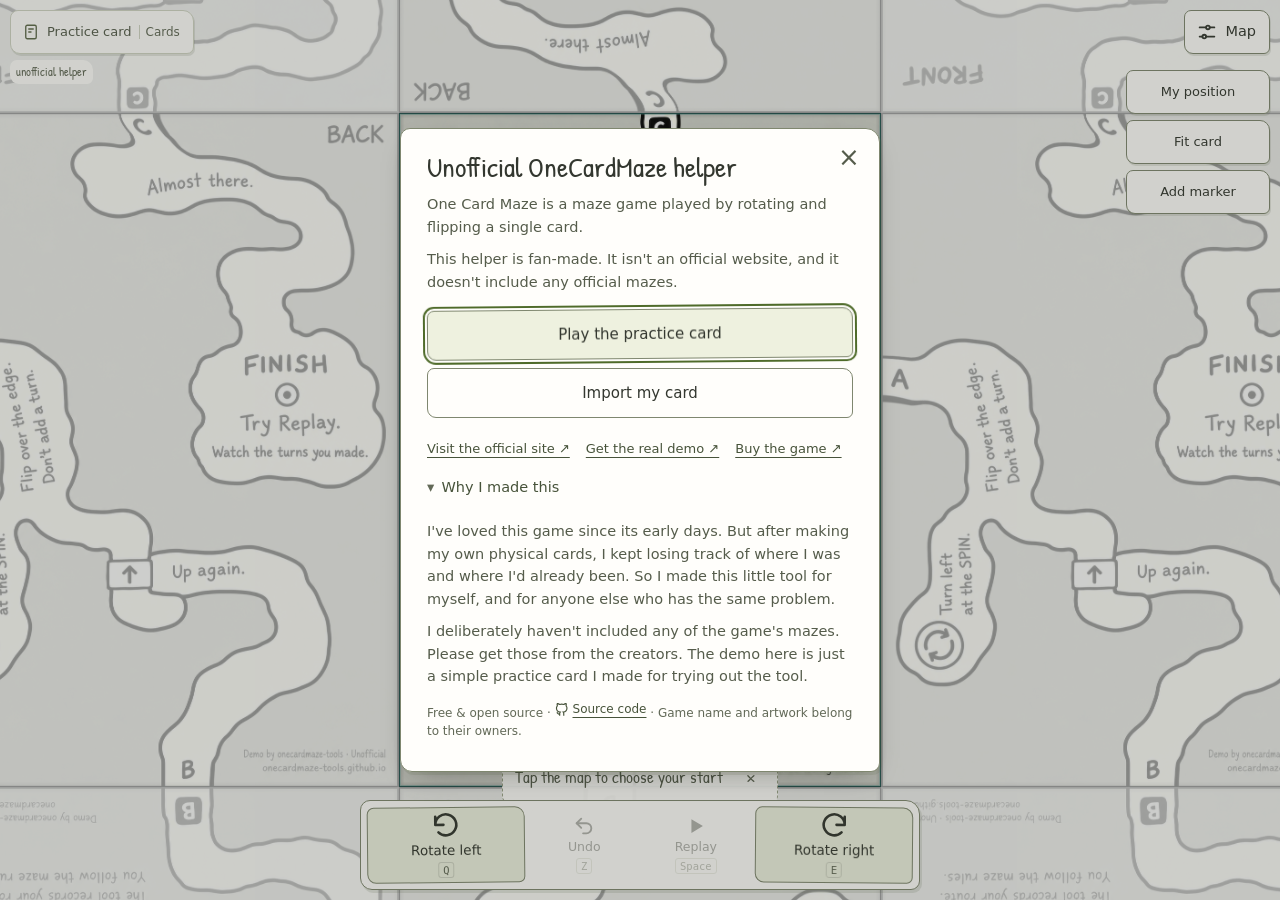
==== commit d8376adf: "Redesign card navigation and responsive replay workflows" ====
--- a/index.html
+++ b/index.html
@@ -4,14 +4,14 @@
 <meta charset="utf-8" />
 <meta name="viewport" content="width=device-width, initial-scale=1, maximum-scale=1, user-scalable=no, viewport-fit=cover" />
 <title>One Card Maze Helper · Unofficial</title>
-<meta name="app-version" content="2026-10-22-player-start" />
+<meta name="app-version" content="2026-10-23-ux-flow" />
 <meta name="description" content="Free, open-source One Card Maze helper. Upload both sides of your maze card, explore connected edges, track your path, and replay your walk in your browser." />
 <link rel="canonical" href="https://onecardmaze-tools.github.io/" />
 <meta property="og:title" content="One Card Maze Helper · Unofficial" />
 <meta property="og:description" content="Explore both sides of your One Card Maze card with path tracking, rotation, undo, and replay. Free and open source." />
 <meta property="og:type" content="website" />
 <meta property="og:url" content="https://onecardmaze-tools.github.io/" />
-<link rel="stylesheet" href="companion.css?v=player-start-1" />
+<link rel="stylesheet" href="companion.css?v=ux-flow-2" />
 </head>
 <body data-mode="walk" data-route="0">
 <!-- UI: see DESIGN-SYSTEM.md. One dock whose contents follow uiMode(); never stack bars. -->
@@ -41,36 +41,33 @@
 <canvas id="replayLayer" aria-hidden="true"></canvas>
 
 <!-- Corner chips: identity (top-left) and Tools (top-right). Always present, always quiet. -->
-<button id="btnHelp" class="chip corner-left" aria-haspopup="dialog"><svg class="ic" aria-hidden="true"><use href="#i-info"/></svg><span class="chip-long">unofficial OneCardMaze helper</span><span class="chip-short">unofficial helper</span></button>
-<button id="btnMore" class="chip corner-right tools-chip" aria-expanded="false" aria-controls="moreMenu"><svg class="ic" aria-hidden="true"><use href="#i-tools"/></svg>Tools</button>
+<button id="btnHelp" class="identity-link" aria-haspopup="dialog"><svg class="ic" aria-hidden="true"><use href="#i-info"/></svg><span class="chip-long">unofficial OneCardMaze helper</span><span class="chip-short">unofficial helper</span></button>
+<button id="btnCards" class="chip corner-left card-chip" aria-haspopup="dialog"><svg class="ic" aria-hidden="true"><use href="#i-card"/></svg><span id="currentCardName">Practice card</span><span class="card-cue">Cards</span></button>
+<button id="btnMore" class="chip corner-right tools-chip" aria-expanded="false" aria-controls="moreMenu"><svg class="ic" aria-hidden="true"><use href="#i-tools"/></svg>Map</button>
 
 <div id="hud">
+  <div class="map-rail" role="toolbar" aria-label="Map shortcuts"><button id="btnRailLocate">My position</button><button id="btnRailFit">Fit card</button><button id="btnRailMarker">Add marker</button></div>
   <div id="walkHint" class="hint" hidden role="status"><span>Tap the path to walk there</span><button id="btnHintClose" class="hint-close" aria-label="Dismiss hint">×</button></div>
 
   <!-- mode: walk -->
   <div class="dock dock-walk" id="dockWalk" role="toolbar" aria-label="Walking controls">
     <button id="btnSpinL" class="dbtn rotate" aria-label="Rotate left (Q)"><svg class="ic" aria-hidden="true"><use href="#i-rotl"/></svg><span>Rotate left</span><kbd>Q</kbd></button>
-    <button id="btnUndo" class="dbtn" aria-label="Undo last step (Z, hold to rewind)"><svg class="ic" aria-hidden="true"><use href="#i-undo"/></svg><span>Undo</span><kbd>Z</kbd></button>
+    <button id="btnUndo" class="dbtn" aria-label="Undo last action (Z)"><svg class="ic" aria-hidden="true"><use href="#i-undo"/></svg><span>Undo</span><kbd>Z</kbd></button>
     <button id="btnReplay" class="dbtn" aria-label="Replay route (Space)"><svg class="ic" aria-hidden="true"><use href="#i-play"/></svg><span>Replay</span><kbd>Space</kbd></button>
     <button id="btnSpinR" class="dbtn rotate" aria-label="Rotate right (E)"><svg class="ic" aria-hidden="true"><use href="#i-rotr"/></svg><span>Rotate right</span><kbd>E</kbd></button>
   </div>
 
   <!-- mode: playing / paused -->
   <div class="dock dock-player" id="player" role="toolbar" aria-label="Replay controls">
-    <button id="btnDone" class="dbtn" aria-label="Done: return to walking at the end of the route (Esc)"><svg class="ic" aria-hidden="true"><use href="#i-done"/></svg><span>Done</span></button>
+    <button id="btnDone" class="dbtn" aria-label="Back to walking at the end of the route (Esc)"><svg class="ic" aria-hidden="true"><use href="#i-done"/></svg><span>Back to walking</span></button>
     <button id="btnBack" class="dbtn" aria-label="Reverse replay (Shift+Space)"><svg class="ic" aria-hidden="true"><use href="#i-rev"/></svg><span>Reverse</span></button>
     <button id="btnFwd" class="dbtn primary" aria-label="Play replay (Space)"><svg class="ic" aria-hidden="true"><use href="#i-play"/></svg><span>Play</span></button>
+    <div class="review-actions"><button id="btnPrevStep">Previous step</button><button id="btnNextStep">Next step</button><button id="btnContinue">Continue from here</button></div>
     <div class="timeline">
       <div class="tl-label"><span id="pcount">0%</span><span id="tlEvent"></span></div>
       <div class="timeline-track"><span id="eventTicks" aria-hidden="true"></span><input id="scrub" type="range" min="0" max="100" step="0.01" value="0" aria-label="Recorded route position" /></div>
     </div>
-    <button id="btnSpeed" class="dbtn speed" aria-label="Change replay speed"><b id="speedValue">0.2×</b><span>Speed</span></button>
-  </div>
-
-  <!-- mode: complete -->
-  <div class="dock dock-pill" id="replayCompletion" role="toolbar" aria-label="Replay finished">
-    <button id="btnReplayAgain" class="dbtn primary row"><svg class="ic" aria-hidden="true"><use href="#i-again"/></svg><span>Replay again</span></button>
-    <button id="btnDoneComplete" class="dbtn row" aria-label="Done: return to walking at the end of the route (Esc)"><svg class="ic" aria-hidden="true"><use href="#i-done"/></svg><span>Done</span></button>
+    <button id="btnSpeed" class="dbtn speed" aria-label="Change replay speed"><b id="speedValue">1×</b><span>Speed</span></button>
   </div>
 
   <!-- mode: place -->
@@ -91,23 +88,15 @@
 <div id="actionToast" class="toast toast-action" role="status" hidden><span id="actionToastText"></span><button id="actionToastBtn"></button><i class="toast-timer"></i></div>
 
 <div id="sheetBackdrop" hidden></div>
-<section id="moreMenu" class="sheet" hidden aria-label="Tools">
+<section id="moreMenu" class="sheet" hidden aria-label="Map tools">
   <div class="sheet-grab" aria-hidden="true"></div>
-  <h2 class="sheet-title">Tools</h2><button class="sheet-close" id="btnMoreClose" aria-label="Close tools">×</button>
-  <div class="sec">Route</div>
-  <details class="row-details"><summary class="li"><svg class="ic" aria-hidden="true"><use href="#i-list"/></svg>Route events<span class="r" id="eventSummary"></span></summary>
-    <div class="event-controls"><button id="btnPrevEvent" aria-label="Previous event ([)">Previous</button><button id="btnNextEvent" aria-label="Next event (])">Next</button><select id="eventSelect" aria-label="Jump to route event"><option value="">Events</option></select></div></details>
-  <button class="li" id="btnSession" aria-expanded="false" aria-controls="sessionPanel"><svg class="ic" aria-hidden="true"><use href="#i-file"/></svg>Save or load recording…</button>
-  <button class="li" id="btnMarkers" aria-expanded="false" aria-controls="markerPanel"><svg class="ic" aria-hidden="true"><use href="#i-pin"/></svg>Markers…<span class="r" id="markerCount"></span></button>
+  <h2 class="sheet-title">Map tools</h2><button class="sheet-close" id="btnMoreClose" aria-label="Close map tools">×</button>
+  <button class="li" id="btnLocate"><svg class="ic" aria-hidden="true"><use href="#i-pin"/></svg>Back to my position</button>
+  <button class="li" id="btnQuickMarker"><svg class="ic" aria-hidden="true"><use href="#i-pin"/></svg>Add marker</button>
+  <button class="li" id="btnMarkers" aria-expanded="false" aria-controls="markerPanel"><svg class="ic" aria-hidden="true"><use href="#i-pin"/></svg>Edit markers…<span class="r" id="markerCount"></span></button>
   <div class="sec">View</div>
   <div class="li static"><svg class="ic" aria-hidden="true"><use href="#i-fit"/></svg>Zoom<span class="seg" role="group" aria-label="Zoom"><button id="btnZoomOut" aria-label="Zoom out (−)">−</button><button id="btnFit" aria-label="Fit card (F)">Fit</button><button id="btnZoomIn" aria-label="Zoom in (+)">+</button></span></div>
   <button class="li" id="btnTrail" role="switch" aria-checked="true"><svg class="ic" aria-hidden="true"><use href="#i-trail"/></svg>Show trail<span class="switch" aria-hidden="true"></span></button>
-  <div class="sec">Card</div>
-  <button class="li" id="btnCards"><svg class="ic" aria-hidden="true"><use href="#i-card"/></svg>Saved cards…</button>
-  <button class="li" id="btnUpload"><svg class="ic" aria-hidden="true"><use href="#i-upload"/></svg>Import my card…</button>
-  <button class="li" id="btnPractice"><svg class="ic" aria-hidden="true"><use href="#i-card"/></svg>Switch to practice card</button>
-  <div class="hr"></div>
-  <button class="li danger" id="btnReset"><svg class="ic" aria-hidden="true"><use href="#i-trash"/></svg>Start over<span class="r">keeps markers</span></button>
   <p class="sheet-foot">Fan-made, unofficial · <button class="linkish" id="btnAboutFromTools">About</button> · <a id="practiceOfficial" href="https://www.onecardmaze.com/downloads" target="_blank" rel="noopener">Get the real demo ↗</a> · <a href="https://github.com/onecardmaze-tools/onecardmaze-tools.github.io" target="_blank" rel="noopener">Source</a></p>
 </section>
 
@@ -127,10 +116,10 @@
 
 <section id="sessionPanel" class="sheet" hidden aria-label="Recording">
   <div class="sheet-grab" aria-hidden="true"></div>
-  <h2 class="sheet-title">Recording</h2><button class="sheet-close" id="btnSessionClose" aria-label="Close recording">×</button>
+  <h2 class="sheet-title">Back up or restore</h2><button class="sheet-close" id="btnSessionClose" aria-label="Close recording">×</button>
   <p class="sheet-lead">One file with both card images, your complete route, spins, markers and current view. Sharing a recording also shares the card images it contains.</p>
-  <button id="btnExportSession" class="primary wide">Export recording</button>
-  <button id="btnImportSession" class="wide">Import recording</button>
+  <button id="btnExportSession" class="primary wide">Export backup</button>
+  <button id="btnImportSession" class="wide">Restore backup</button>
   <input id="fileSession" type="file" accept=".json,.ocm.json,application/json" hidden />
   <p class="sheet-lead">Import replaces the current session; export first if you want to keep it. Files stay on your device until you choose to share them.</p>
 </section>
@@ -138,9 +127,9 @@
 <div class="overlay hidden" id="loader" role="dialog" aria-modal="true" aria-labelledby="importTitle">
   <div class="panel sheet-like">
     <div class="sheet-grab" aria-hidden="true"></div>
-    <button class="sheet-close" id="btnLoaderClose" aria-label="Close import">×</button><h2 class="sheet-title" id="importTitle">Bring your own card</h2>
-    <p class="sheet-lead">Choose both faces to add a card to your saved collection. Images stay in this browser.</p>
-    <label class="card-name" for="cardName">Card name<input id="cardName" type="text" maxlength="80" placeholder="My maze card" /></label>
+    <button class="sheet-close" id="btnLoaderClose" aria-label="Close import">×</button><h2 class="sheet-title" id="importTitle">Add a card</h2>
+    <p id="importLead" class="sheet-lead">Choose both faces to add a card to your saved collection. Images stay in this browser.</p>
+    <div id="singleImport">
     <div class="drops">
       <label class="drop" id="dropFront">
         <input id="fileFront" type="file" accept="image/*" hidden />
@@ -153,8 +142,25 @@
         <img class="thumb" id="thumbBack" alt="" />
       </label>
     </div>
-    <button id="btnStart" class="primary wide" disabled>Use this card</button>
-    <div class="textlinks"><button class="linkish" id="btnImportWelcome">Import a recording instead</button><button class="linkish" id="btnDemo">Use practice card</button><button class="linkish" id="btnSavedFromImport">Saved cards</button></div>
+    <label class="card-name" for="cardName">Card name<input id="cardName" type="text" maxlength="80" placeholder="My maze card" /></label>
+    <button id="btnStart" class="primary wide" disabled>Save and start</button>
+    <button id="btnBatchMode" class="linkish wide">Import multiple cards</button>
+    </div>
+    <div id="batchImport" hidden>
+      <p class="sheet-lead">Pair images by name: <code>01-Forest_front.png</code> and <code>01-Forest_back.png</code>. The shared name becomes the card name.</p>
+      <label class="drop batch-drop" id="dropBatch">
+        <input id="fileBatch" type="file" accept="image/*" multiple aria-label="Choose card images" />
+        <svg class="ic" aria-hidden="true"><use href="#i-upload"/></svg>
+        <span id="batchChoose">Choose or drop images</span>
+      </label>
+      <p id="batchStatus" class="sheet-lead" role="status" aria-live="polite"></p>
+      <ul id="batchRows" class="batch-rows" tabindex="0" aria-label="Cards to import"></ul>
+      <div class="batch-actions">
+      <button id="btnBatchSave" class="primary wide" disabled>Import cards</button>
+      <button id="btnSingleMode" class="linkish wide">Import one card instead</button>
+      </div>
+    </div>
+    <div class="textlinks"><button class="linkish" id="btnSavedFromImport">Back to cards</button></div>
   </div>
 </div>
 
@@ -162,11 +168,21 @@
   <div class="panel sheet-like">
     <div class="sheet-grab" aria-hidden="true"></div>
     <button class="sheet-close" id="btnLibraryClose" aria-label="Close saved cards">×</button>
-    <h2 class="sheet-title" id="libraryTitle">Saved cards</h2>
-    <p class="sheet-lead">Choose a card to play. Each card keeps its own markers in this browser.</p>
+    <h2 class="sheet-title" id="libraryTitle">Your cards</h2>
+    <p class="sheet-lead">Pick up where you left off. Routes, markers and completion stay in this browser.</p>
     <p id="libraryStatus" class="sheet-lead" role="status" aria-live="polite"></p>
+    <details id="currentCardActions"><summary class="li" id="currentCardOptionsName">Current card options</summary>
+  <div class="sec">Card</div>
+  <button class="li" id="btnComplete" role="switch" aria-checked="false" aria-label="Mark card as completed"><svg class="ic" aria-hidden="true"><use href="#i-done"/></svg>Mark as completed<span class="switch" aria-hidden="true"></span></button>
+  <p class="progress-note" id="progressStatus" role="status">Progress saves in this browser.</p>
+  <button class="li" id="btnSession" aria-expanded="false" aria-controls="sessionPanel">Back up or restore…</button>
+  <div class="hr"></div>
+  <button class="li danger" id="btnReset"><svg class="ic" aria-hidden="true"><use href="#i-trash"/></svg>Start over<span class="r">keeps markers</span></button>
+</details>
+    <label class="card-name" for="cardSearch">Search cards<input id="cardSearch" type="search" placeholder="Search by name" autocomplete="off" aria-label="Search cards by name" aria-controls="savedCards" /></label>
+    <p id="cardSearchStatus" class="sheet-lead" role="status" aria-live="polite" hidden></p>
     <ul id="savedCards" class="saved-cards" aria-label="Saved cards"></ul>
-    <button id="btnLibraryImport" class="primary wide">Import another card</button>
+    <button id="btnLibraryImport" class="primary wide">Add cards</button>
     <button id="btnLibraryPractice" class="linkish wide">Play the practice card</button>
   </div>
 </div>
@@ -196,11 +212,11 @@
 </div>
 
 <div id="toast" class="toast" role="status" aria-live="polite"></div>
-<script src="card-library.js?v=player-start-1"></script>
-<script src="session-codec.js?v=player-start-1"></script>
-<script src="replay-core.js?v=player-start-1"></script>
-<script src="trace-renderer.js?v=player-start-1"></script>
-<script src="gpu-renderer.js?v=player-start-1"></script>
+<script src="card-library.js?v=ux-flow-2"></script>
+<script src="session-codec.js?v=ux-flow-2"></script>
+<script src="replay-core.js?v=ux-flow-2"></script>
+<script src="trace-renderer.js?v=ux-flow-2"></script>
+<script src="gpu-renderer.js?v=ux-flow-2"></script>
 <script>
 (function () {
 "use strict";
@@ -248,8 +264,8 @@
   flipArrive:     0.26,
   flipDuration:   1.35,
   flipSettle:     0.35,
-  replayWalkFrac: 1.2,   // card heights/second at 1×; independent of sampling density
-  replaySpeeds:   [0.1, 0.2, 0.5, 1, 2, 4],  // the speeds the transport cycles through
+  replayWalkFrac: 1.2,   // base card heights/second; independent of sampling density
+  replaySpeeds:   [0.05, 0.1, 0.2, 0.4, 0.8],  // actual rates; displayed relative to the default
   replaySpeed:    0.2,    // ...and the one it starts on (slow enough to follow the route)
 };
 
@@ -272,7 +288,7 @@
   rotQ0: 0,                        // the card's orientation when the recorded walk began
   cursor: 0,                       // interpolated position along the compact route vertices
   markers: [], placingMarker: false, selectedMarker: null, nextMarkerId: 1,
-  recordBreak: true,
+  recordBreak: true, commands: [], cardTitle: "Practice card",
   review: false, reviewDir: 1, reviewDone: false, reviewEvent: null,
   replayModel: null, replayVersion: 0, traceVersion: 0, modelVersion: -1, eventDone: new Set(),
   phase: null, // event arrival -> action -> settle, kept separate from the recorded route
@@ -518,6 +534,7 @@
 }
 
 function applyImages(front, back) {
+  flushProgress(); S.progressId = null; S.completed = false;
   S.W = front.naturalWidth || front.width;
   S.H = front.naturalHeight || front.height;
   // art atlas: front on top, back below (back scaled to match if it differs)
@@ -552,8 +569,9 @@
    rotate rails on the left and right, nothing across the bottom while walking. */
 function uiInsets() {
   const landscape = view.h <= 500 && view.w > view.h;
-  return landscape ? { top: 52, bottom: 12, left: 104, right: 104 } :
-    { top: 60, bottom: view.w >= 900 ? 92 : 96, left: 12, right: 12 };
+  const reviewing=S.review && !S.placingMarker;
+  if(landscape) return {top:52,bottom:S.placingMarker?96:reviewing?148:12,left:104,right:104};
+  return {top:60,bottom:reviewing?(view.w<=700?220:164):96,left:12,right:view.w>=1000?164:12};
 }
 function fitView() {
   if (!S.ready) return;
@@ -691,7 +709,7 @@
 // Kept for old recording/benchmark readers; no giant world-space bitmap exists.
 function traceLayout() { return null; }
 const reducedMotion = window.matchMedia("(prefers-reduced-motion: reduce)").matches;
-let progressCache = null, menuVersion = -1, menuSignature = null, hudPending = true;
+let progressCache = null, menuVersion = -1, hudPending = true;
 function invalidateReplay(routeChanged=true) { S.replayVersion++;if(routeChanged)S.traceVersion++;progressCache = null; }
 function resetProgress() { progressCache = null; }
 function replayModel() {
@@ -719,28 +737,17 @@
 }
 function syncReviewHUD() {
   if (S.trail.length > 1 && menuVersion !== S.replayVersion) {
-    const model=replayModel(),events=model.events,select=$("eventSelect"),ticks=$("eventTicks");
-    const signature=events.map(e=>[e.type,e.at,e.delta,e.fromFace,e.toFace].join(':')).join(';');
-    if(signature!==menuSignature) {
-      select.replaceChildren(new Option("Jump to event", ""));ticks.replaceChildren();
-      for(const e of events) {
-        select.add(new Option((e.id+1)+". "+eventName(e,1),String(e.id)));
-        const tick=document.createElement('i');tick.className=e.type;ticks.appendChild(tick);
-      }
-      menuSignature=signature;
+    const model=replayModel(),ticks=$("eventTicks");
+    ticks.replaceChildren();
+    const total=model.distances[model.distances.length-1]||1;
+    for(const e of model.events) {
+      const tick=document.createElement('i');tick.className=e.type;
+      tick.style.left=(ReplayCore.distanceAt(model,e.at)/total*100)+'%';ticks.appendChild(tick);
     }
-    const total=model.distances[model.distances.length-1]||1;
-    if(ticks.children)events.forEach((e,i)=>{ticks.children[i].style.left=(ReplayCore.distanceAt(model,e.at)/total*100)+'%';});
-    $("btnPrevEvent").disabled = !events.some(e => e.at < S.cursor - 1e-5);
-    $("btnNextEvent").disabled = !events.some(e => e.at > S.cursor + 1e-5);
-    select.disabled = !events.length;
     menuVersion = S.replayVersion;
   }
-  if (S.trail.length > 1) {
-    const events = replayModel().events;
-    $("btnPrevEvent").disabled = !events.some(e => e.at < S.cursor - 1e-5);
-    $("btnNextEvent").disabled = !events.some(e => e.at > S.cursor + 1e-5);
-  }
+  backBtn.classList.toggle("primary",S.play<0);
+  fwdBtn.classList.toggle("primary",S.play>=0);
   backBtn.setAttribute("aria-pressed", String(S.play < 0));
   fwdBtn.setAttribute("aria-pressed", String(S.play > 0));
   setButton(backBtn, S.play < 0 ? "pause" : "rev", S.play < 0 ? "Pause" : "Reverse",
@@ -750,7 +757,6 @@
   const ev = S.reviewEvent && $("tlEvent");
   if ($("tlEvent")) $("tlEvent").textContent = ev ? "· " + eventName(S.reviewEvent, S.reviewDir || 1) :
     (S.play < 0 ? "of route · reverse" : "of route");
-  if ($("eventSummary")) $("eventSummary").textContent = S.trail.length > 1 ? String(replayModel().events.length) : "";
   syncMode();                 // last: buttons above must already show their state
 }
 /* Icon + label buttons keep their markup; only the symbol and words change. */
@@ -776,7 +782,7 @@
   if (S.play) return "playing";
   return S.reviewDone ? "complete" : "paused";
 }
-const modePrimary = { walk: "btnReplay", playing: null, paused: "btnFwd", complete: "btnReplayAgain", place: "btnCancelMarker" };
+const modePrimary = { walk: "btnReplay", playing: null, paused: "btnFwd", complete: "btnFwd", place: "btnCancelMarker" };
 let lastMode = "";
 function syncMode() {
   const m = uiMode(), b = document.body, route = S.trail.length > 1;
@@ -810,7 +816,9 @@
   const el = $("walkHint"); if (!el) return;
   const route = S.trail.length > 1;
   if (route && !hintSeen()) { try { localStorage.setItem("ocm.hint.walk", "1"); } catch {} }
-  const show = S.ready && S.started && !route && !S.placingMarker && !hintSeen() && !S.hintClosed;
+  const message = S.started ? "Tap each bend to walk the path" : "Tap the map to choose your start";
+  if(el.querySelector("span").textContent!==message) el.querySelector("span").textContent=message;
+  const show = S.ready && !route && !S.placingMarker && !hintSeen() && !S.hintClosed;
   if (el.hidden !== !show) el.hidden = !show;
 }
 
@@ -847,6 +855,7 @@
 }
 /* A heavier choice (card switch, import) that would clear the route. */
 function guardRoute(yesLabel, action) {
+  if (S.progressId && flushProgress()) { action(); return; }
   if (S.trail.length < 2) { action(); return; }
   askConfirm("card", "Your current route will be cleared. Export a recording first to keep it.",
     "Keep route", yesLabel, action);
@@ -855,7 +864,7 @@
 function seekEvent(id) {
   const e = replayModel().events[id]; if (!e) return;
   S.play = 0; setCursor(e.at); S.reviewEvent = e;
-  $("eventSelect").value = String(id); syncTimeline();
+  syncTimeline();
 }
 function jumpEvent(dir) {
   const events = replayModel().events;
@@ -1209,6 +1218,7 @@
   S.follow = true;
 }
 function syncTimeline(immediate=true) {
+  scheduleProgress();
   hudPending=true;invalidate();
   if(immediate){paintTimeline();hudPending=false;}
 }
@@ -1219,12 +1229,16 @@
   scrubEl.max = "100";
   if (!S.scrubDrag) scrubEl.value = String(fraction*100);
   scrubEl.style.setProperty("--p", fraction.toFixed(4));
-  undoBtn.disabled = S.cursor <= 0;
+  undoBtn.disabled = !S.commands.length && S.trail.length < 2;
+  $("btnContinue").disabled = !!S.play;
+  $("btnPrevStep").disabled = !!S.play || S.cursor <= 0;
+  $("btnNextStep").disabled = !!S.play || S.cursor >= n;
   $("btnReplay").disabled = n < 1;
   const pct = Math.round(fraction*100);
   countEl.textContent = pct + "%";
   scrubEl.setAttribute("aria-valuetext", pct + "% of recorded route");
-  const sv = $("speedValue"); if (sv.textContent !== S.replaySpeed + "×") sv.textContent = S.replaySpeed + "×";
+  const speedLabel = +(S.replaySpeed / CFG.replaySpeed).toFixed(2) + "×";
+  const sv = $("speedValue"); if (sv.textContent !== speedLabel) sv.textContent = speedLabel;
   backBtn.classList.toggle("on", S.play < 0);
   fwdBtn.classList.toggle("on", S.play > 0);
   syncReviewHUD();
@@ -1264,18 +1278,38 @@
   S.cam = camTarget();
   syncTimeline();
 }
-/* Cycle the playback speed: 0.1× / 0.2× / 0.5× / 1× / 2× / 4×. */
+/* Cycle the playback speed: 0.25× / 0.5× / 1× / 2× / 4×. */
 function cycleSpeed() {
   const list = CFG.replaySpeeds;
   const i = list.indexOf(S.replaySpeed);
   S.replaySpeed = list[(i + 1) % list.length];
   syncTimeline();
 }
+// Small command checkpoints retain exact action boundaries, including turns in place.
+function rememberAction() {
+  if (S.started) S.commands.push({at: Math.max(0,S.trail.length-1), q:rotIndex()});
+}
 function undoOnce() {
-  if (!S.started || !S.trail.length) return;
-  S.play = 0; hideConfirm();
-  setCursor(ReplayCore.advance(replayModel(), S.cursor, -S.H * .12));
-  S.undoRewind = true; syncTimeline();   // Undo is a walking tool: stay in walk mode
+  if (!S.started || S.review) return;
+  const checkpoint=S.commands.pop();
+  if (!checkpoint && S.trail.length<2) return;
+  const at=checkpoint ? checkpoint.at : S.trail.length-2;
+  const q=checkpoint ? checkpoint.q : orientationAt(at);
+  S.walker.tx=S.walker.ty=null;
+  S.trail.length=at+1;
+  S.spins=S.spins.filter(sp=>sp.i<at);
+  const prior=S.spins.length ? S.spins[S.spins.length-1].q : S.rotQ0;
+  if(q!==prior) S.spins.push({i:at,q});
+  S.cursor=at;alignRotation(q);S.rot=S.rotTarget;placeWalker(at);
+  S.travelled=walkedTo(at);S.recordBreak=true;S.manualPivot=null;
+  invalidateReplay();refreshTrace();
+}
+function continueFromHere() {
+  guardBranch(() => { exitReview(); S.recordBreak=true; syncTimeline(); });
+}
+function stepReview(dir) {
+  const target=dir<0 ? Math.ceil(S.cursor)-1 : Math.floor(S.cursor)+1;
+  setCursor(target);
 }
 /* Invalidate retained geometry; route vertices are the sole source of truth. */
 function refreshTrace() {
@@ -1290,6 +1324,7 @@
   S.trail.length = n + 1;
   if (S.cursor > n + 1e-6) S.trail.push({ x: endpoint.x, y: endpoint.y, r: oriIndex() });
   for (let k = S.spins.length - 1; k >= 0; k--) if (S.spins[k].i > n) S.spins.pop();
+  S.commands = S.commands.filter(c=>c.at<=n);
   S.travelled = walkedTo(S.trail.length - 1);
   S.cursor = Math.max(0, S.trail.length - 1);
   exitReview(); invalidateReplay();
@@ -1297,6 +1332,7 @@
 }
 /* Wipe the walk itself: the trace, the timeline, and the counters. */
 function clearWalk() {
+  S.commands = [];
   S.trail = []; S.travelled = 0; S.cursor = 0; S.play = 0; S.undoHeld = false;
   S.recordBreak = true; S.manualPivot=null;
   exitReview(); invalidateReplay();
@@ -1315,6 +1351,7 @@
 /* Free-form annotations belong to a physical card face, never to a route event. */
 let markerSaveQueue = Promise.resolve();
 function saveMarkers() {
+  scheduleProgress();
   if (!S.persistMarkers) return;
   const snapshot = S.markers.map(m => ({ ...m }));
   const id = S.savedCardId;
@@ -1476,17 +1513,6 @@
     let walked = false;
     if (S.play) {
       advanceReplay(dt);
-      syncTimeline(false);
-      moving = true;
-    } else if (S.undoHeld && S.cursor > 0) {
-      // ---- holding undo winds the walk back, smoothly ------------------------
-      // The speed control is for watching the walk back; holding undo is a scrub, and
-      // stays at its own brisk rate whatever the replay is set to.
-      const c0 = S.cursor;
-      cancelPhase(); S.review = true; S.reviewDone = false; S.undoRewind = true;
-      S.cursor = ReplayCore.advance(replayModel(), c0, -S.H * .9 * dt);
-      applySpins(c0, S.cursor);
-      placeWalker(S.cursor);
       syncTimeline(false);
       moving = true;
     } else if (w.tx != null) {
@@ -1725,12 +1751,9 @@
    ============================================================ */
 function spin(dir) {
   if (!S.ready) return;
-  // A turn takes over from a replay, and (like walking) commits a rewound preview, so
-  // the recorded turns always describe the walk that is actually there.
-  if (S.started && S.review && !S.undoRewind && S.cursor < S.trail.length - 1 - 1e-6) {
-    guardBranch(() => spin(dir)); return;        // reviewing never edits without asking
-  }
-  if (S.started && S.review && S.cursor < S.trail.length - 1) commitWalk();
+  if (S.review) return;
+  S.walker.tx=S.walker.ty=null;
+  rememberAction();
   exitReview(); hideConfirm();
   S.recordBreak = true;
   if(!S.manualPivot) {const center=cardCenter();S.manualPivot={world:center,screen:w2s(center.x,center.y)};}
@@ -1769,8 +1792,14 @@
   return faceIdx(i, j) === 0 ? "FRONT" : "BACK";
 }
 function updateHUD() {
+  $("currentCardName").textContent=S.cardTitle;
+  $("currentCardOptionsName").textContent = S.cardTitle + " · options";
+  $("btnCards").setAttribute("aria-label", S.cardTitle + " · Open cards");
   const link=$('practiceOfficial');
   if(link) link.hidden=!S.demo;
+  $("btnComplete").hidden = !S.progressId;
+  if (!S.progressId) $("progressStatus").textContent = "Export a recording to keep this route.";
+  $("btnComplete").setAttribute("aria-checked", String(!!S.completed));
 }
 
 /* ============================================================
@@ -1801,7 +1830,7 @@
   if(rafId!==null)cancelAnimationFrame(rafId);
   rafId=null;lastT=0;S.keys=Object.create(null);S.undoHeld=false;
 }
-document.addEventListener('visibilitychange',()=>{if(document.hidden){suspendFrames();if(measurement)finishMeasurement('tab hidden');}else invalidate();});
+document.addEventListener('visibilitychange',()=>{if(document.hidden){flushProgress();suspendFrames();if(measurement)finishMeasurement('tab hidden');}else invalidate();});
 window.addEventListener('pagehide',suspendFrames);
 window.addEventListener('pageshow',invalidate);
 
@@ -1817,10 +1846,8 @@
   if (S.placingMarker) { addMarker(wpt); return; }
   if (S.confirm) { confirmNo(); return; }        // a tap elsewhere is "not now"
   if (S.started && S.play) { S.play = 0; syncTimeline(); return; }   // tapping a replay pauses it
-  if (S.started && S.review && !S.undoRewind && S.cursor < S.trail.length - 1 - 1e-6) {
-    guardBranch(() => tap(wpt)); return;
-  }
-  if (S.started && S.review && !S.undoRewind) exitReview();
+  if (S.review) return;
+  rememberAction();
   S.recordBreak = true;
   if (!S.started) {
     S.started = true;
@@ -1895,11 +1922,12 @@
   if (tag === "INPUT" || tag === "SELECT" || tag === "TEXTAREA" ||
       (tag === "BUTTON" && (k === " " || k === "enter" || k.startsWith("arrow")))) return;
   if (k === " ") e.preventDefault();
-  if (help.open || !loader.classList.contains("hidden")) return;
+  if (help.open || !loader.classList.contains("hidden") || !$("cardLibrary").classList.contains("hidden") ||
+      ["moreMenu","markerPanel","sessionPanel"].some(id=>$(id).hidden===false)) return;
   if (e.metaKey || e.ctrlKey) { if (k === "z") undoOnce(); return; }
   if (["w", "a", "s", "d", "arrowup", "arrowdown", "arrowleft", "arrowright"].includes(k)) return;
   invalidate();
-  if (k === "z") { if (!e.repeat) undoOnce(); S.undoHeld = true; return; }
+  if (k === "z") { if (!e.repeat) undoOnce(); return; }
   if (e.repeat) return;
   if (k === "r") doReset();
   else if (k === "t") toggleTrail();
@@ -2009,25 +2037,49 @@
     try { [front, back] = await Promise.all(urls.map(loadImage)); }
     finally { urls.forEach(url => URL.revokeObjectURL(url)); }
     applyImages(front, back);
+    S.cardTitle = card.name;
     S.savedCardId = id; S.persistMarkers = true;
     restoreMarkers(card.markers); startNow();
+    resumeProgress(id);
     window.MazeUI?.closeLibrary();
   } catch {
     await window.MazeUI?.openLibrary();
     $("libraryStatus").textContent = "Could not open that card. Try importing its images again.";
   }
 }
+function filterSavedCards() {
+  const query = $("cardSearch").value.trim().normalize("NFC").toLowerCase();
+  let found = 0;
+  for (const row of $("savedCards").children) {
+    row.hidden = !row.dataset.name.includes(query);
+    if (!row.hidden) found++;
+  }
+  $("cardSearchStatus").hidden = !query;
+  $("cardSearchStatus").textContent = found ? found + (found === 1 ? " card found" : " cards found") : "No matching cards. Try another name.";
+}
+$("cardSearch").addEventListener("input", filterSavedCards);
 async function refreshSavedCards() {
   const list = $("savedCards"); list.replaceChildren();
+  $("cardSearchStatus").hidden = true;
   $("libraryStatus").textContent = "Loading saved cards…";
   try {
+    flushProgress();
+    const practiceProgress = readProgress("practice");
+    $("btnLibraryPractice").textContent = practiceProgress?.completed ? "Practice card · completed" : practiceProgress?.state?.started ? "Continue practice card" : "Play the practice card";
     const cards = await CardLibrary.list();
     $("libraryStatus").textContent = cards.length ? "" : "No saved cards yet. Import both faces to add one.";
     for (const card of cards) {
       const row = document.createElement("li"), play = document.createElement("button"), remove = document.createElement("button");
+      row.dataset.name = card.name.normalize("NFC").toLowerCase();
       play.className = "saved-card-play";
       if (card.thumbnail) { const image = document.createElement("img"); image.src = card.thumbnail; image.alt = ""; play.appendChild(image); }
-      const name = document.createElement("span"); name.textContent = card.name; play.appendChild(name);
+      const details = document.createElement("span"); details.className = "saved-card-details";
+      const name = document.createElement("span"); name.textContent = card.name; details.appendChild(name);
+      const progress = readProgress(card.id), status = document.createElement("span");
+      status.className = "saved-card-status" + (progress?.completed ? " is-completed" : "");
+      status.textContent = progress?.completed ? "✓ Completed" : progress?.state?.started ? "Continue route" : "Not started";
+      if(S.savedCardId===card.id) status.textContent="Current card · "+status.textContent;
+      details.appendChild(status); play.appendChild(details);
       play.setAttribute("aria-label", "Play " + card.name);
       play.addEventListener("click", () => {
         window.MazeUI?.closeLibrary();
@@ -2035,15 +2087,18 @@
       });
       remove.textContent = "Delete"; remove.setAttribute("aria-label", "Delete " + card.name);
       remove.addEventListener("click", async () => {
-        if (!window.confirm('Delete “' + card.name + '” and its saved markers from this browser?')) return;
+        if (!window.confirm('Delete “' + card.name + '” and its route, markers and completion from this browser?')) return;
         try {
           await markerSaveQueue; await CardLibrary.remove(card.id);
+          localStorage.removeItem(progressKey(card.id));
+          if (S.progressId === card.id) { S.progressId = null; S.completed = false; updateHUD(); }
           if (S.savedCardId === card.id) { S.persistMarkers = false; S.savedCardId = null; }
           await refreshSavedCards(); $("btnLibraryImport").focus();
         } catch { $("libraryStatus").textContent = "Could not delete that card. Please try again."; }
       });
       row.appendChild(play); row.appendChild(remove); list.appendChild(row);
     }
+    filterSavedCards();
   } catch { $("libraryStatus").textContent = "Saved cards are unavailable. Check this browser’s storage settings."; }
 }
 
@@ -2073,15 +2128,16 @@
     for(const side of ['Front','Back']){
       $('drop'+side).classList.remove('has');$('thumb'+side).removeAttribute('src');
     }
-    applyImages(front,back);S.demo=true;fitView();
+    applyImages(front,back);S.cardTitle="Practice card";S.demo=true;fitView();
     c.setAttribute('aria-label','Original two-sided practice maze. Follow the light path, match the edge letters, and use Q and E or the rotation buttons at the spin signs. The tool records your route; maze rules are followed by the player.');
     if(autoStart) startNow();
+    resumeProgress("practice");
     updateHUD();
   } catch {
     toast('Could not load the practice demo. Please try again.');
   }
 }
-$("btnDemo").addEventListener("click", () => loadDemo(true));
+
 
 function startNow() {
   // Loading artwork cannot determine where the player's route begins.
@@ -2089,7 +2145,11 @@
 }
 
 let cardImportBusy = false;
-$("btnStart").addEventListener("click", async () => {
+$("btnStart").addEventListener("click", () => {
+  window.MazeUI?.closeImport();
+  guardRoute("Import card", savePendingCard);
+});
+async function savePendingCard() {
   if (cardImportBusy || !pending.front || !pending.back || $("btnStart").disabled) return;
   cardImportBusy = true;
   $("btnStart").disabled = true;
@@ -2102,7 +2162,7 @@
     card.thumbnail = thumb.toDataURL("image/jpeg", .7);
   } catch {} // A thumbnail is optional; full card images remain unchanged.
   await markerSaveQueue;
-  applyImages(front.img, back.img);
+  applyImages(front.img, back.img);S.cardTitle=card.name;
   $("btnStart").disabled = true;
   try {
     await CardLibrary.save(card);
@@ -2110,8 +2170,61 @@
     toast("Card saved in this browser · ready next time");
   } catch { toast("Card ready, but could not save in this browser. Keep the images for next time.", 6500); }
   startNow();
-  cardImportBusy = false;
+  if (S.savedCardId) resumeProgress(S.savedCardId);
+  cardImportBusy = false; updateHUD();
+}
+
+/* Small per-card snapshots are synchronous at page hide and before switching.
+   Throttle during walking; never serialize artwork or replay geometry here. */
+var progressTimer = null, progressSaveFailed = false;
+function progressKey(id) { return "ocm.progress.v1." + id; }
+function progressState() { return {commands:S.commands.map(c=>({...c})),trail:S.trail.map(p=>({...p})),spins:S.spins.map(p=>({...p})),rotQ0:S.rotQ0,
+      cursor:S.cursor,rotation:S.rotTarget,zoom:S.zoom,cam:{...S.cam},
+      walker:{x:S.walker.x,y:S.walker.y},started:S.started,review:S.review,
+      follow:S.follow,trailOn:S.trailOn,replaySpeed:S.replaySpeed,markers:S.markers.map(m=>({...m}))}; }
+function readProgress(id) {
+  try {
+    const data = JSON.parse(localStorage.getItem(progressKey(id)));
+    if (!data || data.version !== 1) return null;
+    // Reuse recording validation without storing duplicate images.
+    data.state = SessionCodec.validate({format:"onecardmaze-session",version:1,
+      art:{width:data.width,height:data.height,front:"[data-uri]",back:"[data-uri]"},state:data.state}).state;
+    return data;
+  } catch { return null; }
+}
+function scheduleProgress() {
+  if (!S.progressId || progressTimer != null) return;
+  progressTimer = setTimeout(() => { progressTimer = null; flushProgress(); }, 600);
+}
+function flushProgress() {
+  clearTimeout(progressTimer); progressTimer = null;
+  if (!S.progressId || !S.ready) return false;
+  try {
+    localStorage.setItem(progressKey(S.progressId), JSON.stringify({version:1,width:S.W,height:S.H,
+      completed:!!S.completed,state:progressState()}));
+    progressSaveFailed = false;
+    $("progressStatus").textContent = "Progress saved in this browser.";
+    return true;
+  } catch {
+    $("progressStatus").textContent = "Could not save progress. Export a recording to keep your route.";
+    if (!progressSaveFailed) toast("Progress could not be saved · export a recording to keep it", 6500);
+    progressSaveFailed = true;
+    return false;
+  }
+}
+function resumeProgress(id) {
+  const data = readProgress(id);
+  S.progressId = id; S.completed = !!data?.completed;
+  if (data && data.width === S.W && data.height === S.H) restoreSessionState(data.state);
+  updateHUD(); flushProgress();
+}
+$("btnComplete").addEventListener("click", () => {
+  S.completed = !S.completed;
+  if (!flushProgress()) S.completed = !S.completed;
+  else toast(S.completed ? "Card marked as completed" : "Completion mark removed");
+  updateHUD();
 });
+window.addEventListener("pagehide", flushProgress);
 
 /* User-triggered portable recordings. Artwork is copied from the active atlas,
    including demo/imported maps, rather than racing pending IndexedDB writes. */
@@ -2135,10 +2248,7 @@
   g.drawImage(artCv,0,S.H,S.W,S.H,0,0,S.W,S.H);
   const recording={format:'onecardmaze-session',version:1,createdAt:new Date().toISOString(),
     art:{width:S.W,height:S.H,front,back:image.toDataURL('image/png')},
-    state:{trail:S.trail.map(p=>({...p})),spins:S.spins.map(p=>({...p})),rotQ0:S.rotQ0,
-      cursor:S.cursor,rotation:S.rotTarget,zoom:S.zoom,cam:{...S.cam},
-      walker:{x:S.walker.x,y:S.walker.y},started:S.started,review:S.review,
-      follow:S.follow,trailOn:S.trailOn,replaySpeed:S.replaySpeed,markers:S.markers.map(m=>({...m}))},
+    state:progressState(),
     diagnostics:{environment:environmentSnapshot(),measurement:lastMeasurement}};
   SessionCodec.validate(recording);
   return recording;
@@ -2146,6 +2256,7 @@
 function restoreSessionState(state){
   S.keys=Object.create(null);S.undoHeld=false;S.scrubDrag=false;S.play=0;S.phase=null;
   S.manualPivot=null;S.eventDone=new Set();S.reviewDone=false;S.reviewEvent=null;
+  S.commands=(state.commands||[]).map(c=>({...c}));
   S.trail=state.trail.map(p=>({...p}));S.spins=state.spins.map(p=>({...p}));S.rotQ0=state.rotQ0;
   S.cursor=state.cursor;S.rot=S.rotTarget=state.rotation;S.zoom=state.zoom;
   S.minZoom=Math.min(S.minZoom,S.zoom);S.maxZoom=Math.max(S.maxZoom,S.zoom);
@@ -2166,7 +2277,7 @@
   // Decode everything before touching the current walk. Declared sizes must match.
   if(front.naturalWidth!==data.art.width||front.naturalHeight!==data.art.height||back.naturalWidth!==data.art.width||back.naturalHeight!==data.art.height)throw new Error('Recording image dimensions do not match');
   if(measurement)finishMeasurement('import interrupted sample');
-  applyImages(front,back);restoreSessionState(data.state);
+  applyImages(front,back);S.cardTitle="Imported backup";restoreSessionState(data.state);
   pending={front:{img:front,blob:null},back:{img:back,blob:null}};
   markDrop('front',data.art.front);markDrop('back',data.art.back);
   // Keep imported sessions self-contained; do not mix their markers with the
@@ -2195,7 +2306,7 @@
     toast('Recording exported — includes your card images');
   }catch(e){toast(e.message||'Could not export recording');}finally{sessionButtons(false);}
 });
-for(const id of ['btnImportSession','btnImportWelcome'])$(id).addEventListener('click',()=>{if(!sessionBusy)$('fileSession').click();});
+for(const id of ['btnImportSession'])$(id).addEventListener('click',()=>{if(!sessionBusy)$('fileSession').click();});
 $('fileSession').addEventListener('change',async e=>{
   if(sessionBusy)return;sessionButtons(true);
   try{await importSessionFile(e.target.files[0]);toast('Recording restored');}
@@ -2232,7 +2343,7 @@
 
 
 
-// btnUpload is wired in companion-ui.js (it asks before clearing a route).
+// Card import and library navigation live in companion-ui.js.
 $("btnHelp").addEventListener("click", toggleHelp);
 $("btnHelpClose").addEventListener("click", toggleHelp);
 function toggleHelp() {
@@ -2258,12 +2369,13 @@
   if (snap) actionToast("Route cleared · markers kept", "Undo", () => restoreRoute(snap));
 }
 function snapshotRoute() {
-  return { trail: S.trail.map(p => ({ ...p })), spins: S.spins.map(sp => ({ ...sp })), rotQ0: S.rotQ0,
+  return { commands:S.commands.map(c=>({...c})), trail: S.trail.map(p => ({ ...p })), spins: S.spins.map(sp => ({ ...sp })), rotQ0: S.rotQ0,
     cursor: S.cursor, started: S.started, walker: { ...S.walker, tx: null, ty: null }, anchor: { ...S.anchor },
     cam: { ...S.cam }, rotTarget: S.rotTarget, travelled: S.travelled };
 }
 function restoreRoute(snap) {
   hideConfirm(); exitReview();
+  S.commands=(snap.commands||[]).map(c=>({...c}));
   S.trail = snap.trail; S.spins = snap.spins; S.rotQ0 = snap.rotQ0; S.started = snap.started;
   S.walker = { ...snap.walker }; S.cam = { ...snap.cam }; S.rotTarget = S.rot = snap.rotTarget;
   S.travelled = snap.travelled; setAnchor(snap.anchor.i, snap.anchor.j);
@@ -2287,15 +2399,17 @@
 $("btnSpinR").addEventListener("click", () => spin(1));
 $("btnFit").addEventListener("click", () => { fitView(); S.follow = true; });
 
-/* ---- the walk timeline: undo (hold to rewind), replay both ways, scrub ---- */
+/* ---- action undo, replay in both directions, and route inspection ---- */
 function undoUp() { S.undoHeld = false; }
-undoBtn.addEventListener("pointerdown", (e) => {
-  e.preventDefault();
-  if (undoBtn.disabled) return;
-  undoOnce();                      // one step, then keep going while held
-  S.undoHeld = true;
-});
-["pointerup", "pointerleave", "pointercancel"].forEach((ev) => undoBtn.addEventListener(ev, undoUp));
+undoBtn.addEventListener("click", undoOnce);
+$("btnContinue").addEventListener("click", continueFromHere);
+$("btnPrevStep").addEventListener("click", () => stepReview(-1));
+$("btnNextStep").addEventListener("click", () => stepReview(1));
+$("btnRailLocate").addEventListener("click", () => $("btnLocate").click());
+$("btnRailFit").addEventListener("click", () => $("btnFit").click());
+$("btnRailMarker").addEventListener("click", () => $("btnQuickMarker").click());
+$("btnLocate").addEventListener("click", () => { S.follow=true;S.manualPivot=null;invalidate();window.MazeUI?.closeAll(true); });
+$("btnQuickMarker").addEventListener("click", () => { window.MazeUI?.closeAll(false);S.play=0;S.walker.tx=S.walker.ty=null;S.selectedMarker=null;$("markerLabel").value="";setMarkerMode(true); });
 backBtn.addEventListener("click", () => play(-1));
 fwdBtn.addEventListener("click", () => play(1));
 speedBtn.addEventListener("click", cycleSpeed);
@@ -2303,15 +2417,9 @@
 scrubEl.addEventListener("input", () => { S.play = 0; seekPercent(parseFloat(scrubEl.value)); });
 scrubEl.addEventListener("change", () => { S.scrubDrag = false; seekPercent(parseFloat(scrubEl.value)); });
 window.addEventListener("pointerup", () => { S.scrubDrag = false; undoUp(); });
-$("btnPrevEvent").addEventListener("click", () => jumpEvent(-1));
-$("btnNextEvent").addEventListener("click", () => jumpEvent(1));
-$("eventSelect").addEventListener("change", e => {
-  if (e.target.value !== "") seekEvent(Number(e.target.value));
-});
-$("btnReplayAgain").addEventListener("click", () => { S.cursor = S.reviewDir > 0 ? S.trail.length - 1 : 0; play(S.reviewDir || 1); });
 $("btnReplay").addEventListener("click", () => play(1));
 $("btnDone").addEventListener("click", finishReview);
-$("btnDoneComplete").addEventListener("click", finishReview);
+
 $("btnConfirmYes").addEventListener("click", confirmYes);
 $("btnConfirmNo").addEventListener("click", confirmNo);
 $("btnHintClose").addEventListener("click", () => { S.hintClosed = true; try { localStorage.setItem("ocm.hint.walk", "1"); } catch {} syncWalkHint(); });
@@ -2355,10 +2463,10 @@
 
 /* expose for headless probes */
 window.OCM = { S, CFG, gl, foreground, render, update, applyImages, w2s, s2w, resize,
-  artCv, uploadArt, fitView, loadDemo, camTarget, traceLayout, captureSession, restoreSessionState, importSessionFile,
+  flushProgress, readProgress, resumeProgress, artCv, uploadArt, fitView, loadDemo, camTarget, traceLayout, captureSession, restoreSessionState, importSessionFile,
   camGoal: () => S.camGoal, trailAt, walkedTo, setCursor, play, undoOnce, commitWalk,
   refreshTrace, clearWalk, syncTimeline, uiMode, finishReview, confirmYes, confirmNo, guardRoute, doReset,
-  restoreRoute, actionToast, syncSheets, uiInsets, prepareImport, refreshSavedCards, useSavedCard, setMarkerMode, recordPosition, addMarker, restoreMarkers, markerCopies, replayModel, advanceReplay, cardLight, cardCenter, spin, startNow, tap, seekEvent, orientationAt };
+  restoreRoute, continueFromHere, stepReview, actionToast, syncSheets, uiInsets, prepareImport, refreshSavedCards, useSavedCard, setMarkerMode, recordPosition, addMarker, restoreMarkers, markerCopies, replayModel, advanceReplay, cardLight, cardCenter, spin, startNow, tap, seekEvent, orientationAt };
 
 window.OCM.startup = (async () => {
   if (new URLSearchParams(location.search).has("demo")) { await loadDemo(true); return false; }
@@ -2371,6 +2479,7 @@
 scheduleFrame();
 })();
 </script>
-<script src="companion-ui.js?v=player-start-1" defer></script>
+<script src="batch-import.js?v=ux-flow-2" defer></script>
+<script src="companion-ui.js?v=ux-flow-2" defer></script>
 </body>
 </html>
--- a/companion.css
+++ b/companion.css
@@ -78,10 +78,10 @@
   border:1.5px solid var(--edge);border-radius:var(--r-surface);box-shadow:var(--shadow-surface)}
 body[data-mode=walk] .dock-walk,
 body[data-mode=playing] #player,body[data-mode=paused] #player,
-body[data-mode=complete] #replayCompletion,
+body[data-mode=complete] #player,
 body[data-mode=place] #markerPlacementTip{display:flex}
-/* while playing, the active direction becomes Pause and the other one steps aside */
-body[data-mode=playing] #btnBack[aria-pressed=false],body[data-mode=playing] #btnFwd[aria-pressed=false]{display:none}
+/* Both transport directions stay in place; the active direction becomes Pause. */
+
 
 .dbtn{flex:1 1 0;min-width:0;min-height:var(--dock-btn);display:flex;flex-direction:column;align-items:center;justify-content:center;gap:3px;
   border:0;background:transparent;border-radius:7px;font-size:12.5px;line-height:1.1;padding:4px 2px;color:var(--ink)}
@@ -120,9 +120,6 @@
 #player .speed{flex:0 0 50px;font-variant-numeric:tabular-nums}
 #speedValue{font-size:15px;font-weight:600}
 
-/* finished pill */
-#replayCompletion{left:50%;right:auto;transform:translateX(-50%);gap:4px;padding:5px;border-radius:12px 16px 11px 14px;white-space:nowrap}
-
 /* place bar */
 #markerPlacementTip{align-items:center;gap:var(--s3);padding:var(--s2) var(--s2) var(--s2) var(--s4)}
 .place-swatch{font-size:22px;line-height:1}
@@ -180,9 +177,6 @@
 .li::-webkit-details-marker{display:none}
 .row-details>summary{cursor:pointer}
 .row-details[open]>summary{background:var(--fill)}
-.event-controls{display:flex;flex-wrap:wrap;gap:6px;padding:6px 6px 10px}
-.event-controls select{flex:1 1 100%;min-height:var(--tap);border:1.5px solid var(--edge);border-radius:var(--r-control);background:var(--paper);padding:0 8px}
-.event-controls button{flex:1}
 .hr{height:1px;background:var(--rule);margin:6px 0}
 .seg{display:flex;margin-left:auto;border:1.5px solid #9aa287;border-radius:8px;overflow:hidden}
 .seg button{min-width:var(--tap);min-height:var(--tap);padding:0 10px;border:0;border-left:1px solid #d5d9c8;border-radius:0;background:var(--paper)}
@@ -312,3 +306,77 @@
   *,*::before,*::after{transition-duration:1ms!important;animation-duration:1ms!important}
   .dbtn.rotate,.intro-actions .primary{transform:none!important}
 }
+
+/* Batch import reuses the modal, drop target and list rows. */
+.batch-drop{height:auto;min-height:calc(var(--tap) * 2);margin-block:var(--s3);border-color:var(--edge)}
+.batch-drop input{position:absolute;inset:0;width:100%;height:100%;opacity:0;cursor:pointer}
+.batch-drop:focus-within{outline:2.5px solid var(--focus);outline-offset:2px}
+.batch-rows{list-style:none;padding:0;margin:var(--s3) 0;max-height:calc(var(--tap) * 4);overflow:auto;overscroll-behavior:contain}
+.batch-rows li{display:flex;align-items:center;gap:var(--s3);padding-block:var(--s2);border-bottom:1px solid var(--rule)}
+.batch-rows .batch-name{flex:1;min-width:0;overflow-wrap:anywhere}
+.batch-rows small{display:block;color:var(--muted);font-size:var(--t-xs)}
+.batch-rows img{width:var(--tap);height:calc(var(--tap) + var(--s4));object-fit:contain;background:var(--bg);border-radius:var(--r-control)}
+#libraryStatus{overflow-wrap:anywhere}
+#batchImport code{overflow-wrap:anywhere;font-size:var(--t-xs)}
+
+#loader[data-batch] .textlinks{display:none}
+.batch-actions{position:sticky;bottom:0;background:var(--paper);padding-top:var(--s2);border-top:1px solid var(--rule)}
+@media (max-height:500px) and (orientation:landscape){
+  #loader[data-batch] #importLead{display:none}
+  .batch-drop{min-height:var(--tap);flex-direction:row;margin-block:var(--s2);padding:var(--s2)}
+  .batch-actions{display:flex;align-items:center;gap:var(--s3)}
+  .batch-actions button.wide{flex:1;min-width:0;min-height:var(--tap);margin:0;white-space:normal}
+}
+
+/* Progress belongs to the card, leaving the walking dock unchanged. */
+.progress-note{margin:0 var(--s3) var(--s2);color:var(--muted);font-size:var(--t-xs);line-height:1.5}
+.saved-card-details{display:flex;flex-direction:column;align-items:flex-start;gap:var(--s2);padding:var(--s1) 0}
+.saved-card-status{font-size:var(--t-xs);font-weight:400;color:var(--muted);line-height:1.5}
+.saved-card-status.is-completed{color:var(--ink-2);background:var(--fill);border:1px solid var(--edge-soft);border-radius:var(--r-control);padding:0 var(--s2)}
+
+/* Task-based navigation: cards, walking/review, and map aids. */
+:root{--inset-review:220px;--inset-review-wide:164px;--inset-review-land:148px;--inset-map:164px;--map-tools-width:144px}
+.card-chip{font:var(--t-sm)/1.2 var(--sans);max-width:calc(100vw - 110px)}
+#currentCardName{overflow:hidden;text-overflow:ellipsis;white-space:nowrap;max-width:240px}
+.card-cue{border-left:1px solid var(--edge-soft);padding-left:var(--s2);color:var(--muted);font-size:var(--t-xs)}
+.identity-link{position:fixed;z-index:var(--z-chrome);top:calc(var(--inset-top) + var(--safe-t));left:var(--s3);min-height:24px;padding:0 var(--s2);font:var(--t-xs)/1.2 var(--hand);border:0;background:var(--paper);color:var(--muted)}
+.identity-link .ic{display:none}
+.identity-link .chip-long{display:none}
+.identity-link .chip-short{display:inline}
+body[data-mode=complete] #player{display:flex}
+body:is([data-mode=playing],[data-mode=paused],[data-mode=complete]){--inset-bottom:var(--inset-review)}
+#player{max-width:820px;display:none;flex-wrap:wrap;align-items:center}
+#player .timeline{order:-2;flex:1 0 100%;padding:0 var(--s2)}
+#player .dbtn{flex:1;min-width:var(--tap)}
+#player #btnDone{flex:1.7}
+#player .dbtn span{white-space:normal;text-align:center}
+#player #btnBack{display:flex}
+#player #btnFwd{display:flex}
+.review-actions{order:2;display:flex;flex:1 0 100%;gap:var(--s2);border-top:1px solid var(--rule);padding-top:var(--s2)}
+.review-actions button{flex:1;min-width:0;padding:var(--s1);font-size:var(--t-xs);white-space:normal}
+
+#currentCardActions{border-block:1px solid var(--rule);margin-block:var(--s3)}
+#currentCardActions>summary{font-size:var(--t-sm);cursor:pointer}
+#currentCardActions>summary::after{content:'⌄';margin-left:auto}
+#currentCardActions .sec{display:none}
+#cardLibrary .panel{width:min(580px,100%)}
+@media(min-width:701px){
+  body:is([data-mode=playing],[data-mode=paused],[data-mode=complete]){--inset-bottom:var(--inset-review-wide)}
+  #player .timeline{order:0;flex:3;min-width:120px}
+  #player #btnDone{flex:1.5}
+  #player .review-actions{justify-content:flex-end}
+  .review-actions button{flex:0 1 180px;padding-inline:var(--s3)}
+}
+ .map-rail{display:none;position:fixed;right:var(--s3);top:calc(var(--inset-top) + var(--s3));width:var(--map-tools-width);gap:var(--s2)}
+.map-rail button{font-size:var(--t-sm);box-shadow:var(--shadow-control)}
+@media(min-width:1000px) and (min-height:501px){.map-rail{display:grid}}
+@media(max-height:500px) and (orientation:landscape){
+  body:is([data-mode=playing],[data-mode=paused],[data-mode=complete]){--inset-bottom:var(--inset-review-land)}
+  #player{max-width:820px}
+  #player .timeline{order:0;flex:3;min-width:100px}
+  #player .dbtn{min-height:var(--tap)}
+  .review-actions{padding-top:var(--s1)}
+  .confirm,.toast-action{bottom:calc(var(--inset-bottom) + var(--safe-b))}
+}
+
+body[data-mode=place]{--inset-bottom:96px}
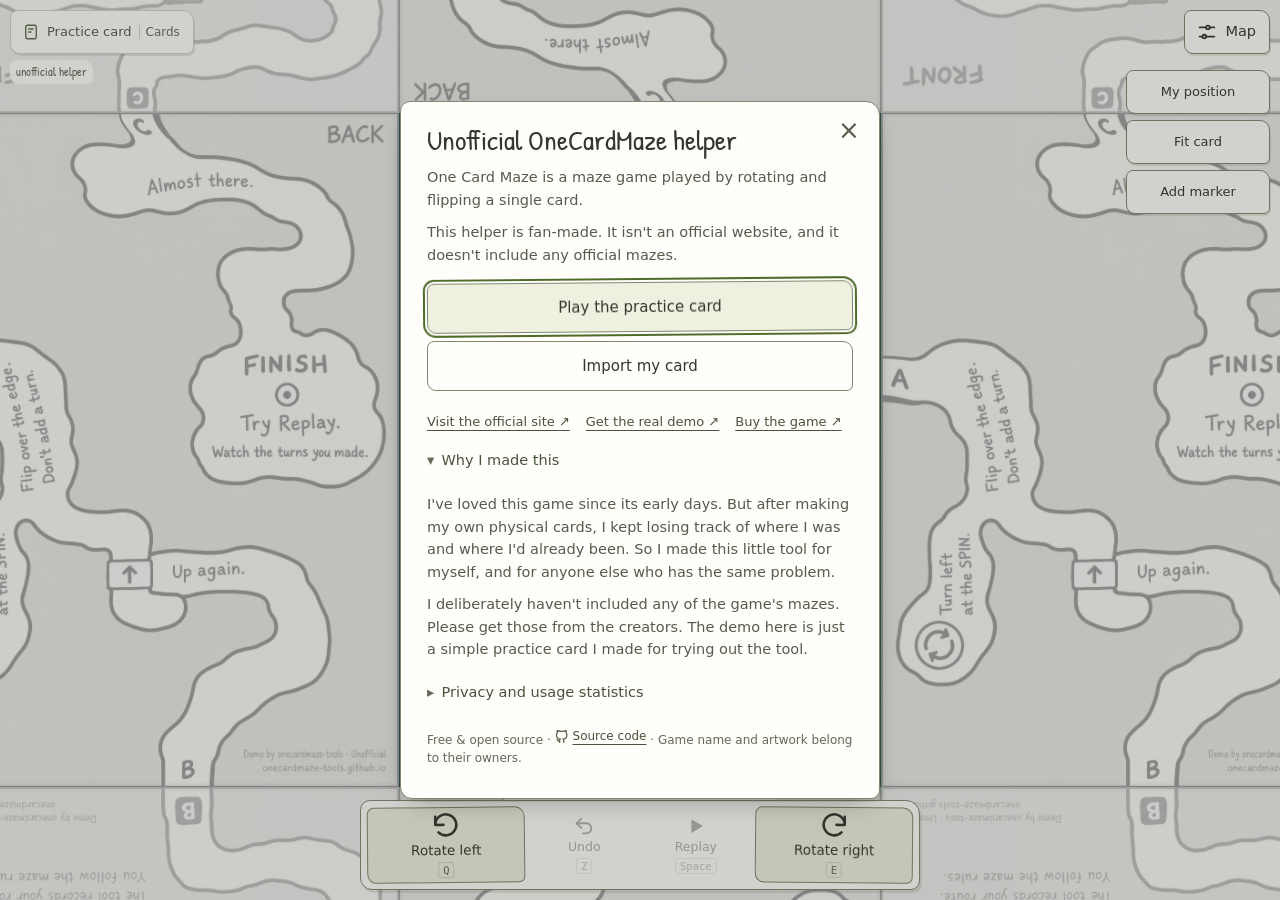
==== commit e20a2af9: "Add private usage analytics with play milestones and browser opt-out" ====
--- a/index.html
+++ b/index.html
@@ -4,14 +4,14 @@
 <meta charset="utf-8" />
 <meta name="viewport" content="width=device-width, initial-scale=1, maximum-scale=1, user-scalable=no, viewport-fit=cover" />
 <title>One Card Maze Helper · Unofficial</title>
-<meta name="app-version" content="2026-10-23-ux-flow" />
+<meta name="app-version" content="2026-10-23-analytics" />
 <meta name="description" content="Free, open-source One Card Maze helper. Upload both sides of your maze card, explore connected edges, track your path, and replay your walk in your browser." />
 <link rel="canonical" href="https://onecardmaze-tools.github.io/" />
 <meta property="og:title" content="One Card Maze Helper · Unofficial" />
 <meta property="og:description" content="Explore both sides of your One Card Maze card with path tracking, rotation, undo, and replay. Free and open source." />
 <meta property="og:type" content="website" />
 <meta property="og:url" content="https://onecardmaze-tools.github.io/" />
-<link rel="stylesheet" href="companion.css?v=ux-flow-2" />
+<link rel="stylesheet" href="companion.css?v=analytics-1" />
 </head>
 <body data-mode="walk" data-route="0">
 <!-- UI: see DESIGN-SYSTEM.md. One dock whose contents follow uiMode(); never stack bars. -->
@@ -200,6 +200,13 @@
       <p>I've loved this game since its early days. But after making my own physical cards, I kept losing track of where I was and where I'd already been. So I made this little tool for myself, and for anyone else who has the same problem.</p>
       <p>I deliberately haven't included any of the game's mazes. Please get those from the creators. The demo here is just a simple practice card I made for trying out the tool.</p>
     </details>
+    <details id="analyticsPrivacy"><summary>Privacy and usage statistics</summary>
+      <p>Card images, names and routes stay in this browser unless you export and share a recording. We send limited usage statistics to Umami Cloud: visits, play milestones, successful imports, recording exports and completion marks, with event times and the app version.</p>
+      <p>Umami receives your IP address and browser information to estimate visitors and location. It does not store the raw IP in analytics records; operational and security logs may contain IP addresses. No analytics cookies, permanent player IDs, precise location, route coordinates or card contents are sent. These estimates cannot verify individual people.</p>
+      <p>Cloud statistics are retained for up to six months. Daily aggregate reports may be kept longer. <a class="source-link" href="https://umami.is/privacy" target="_blank" rel="noopener">Umami privacy policy</a></p>
+      <button id="btnAnalytics" class="li" role="switch" aria-checked="true" aria-label="Allow usage statistics in this browser">Allow usage statistics<span class="switch" aria-hidden="true"></span></button>
+      <p class="fine" id="analyticsStatus" role="status">Turn this off to exclude your own visits on this browser. Clearing site data resets this preference.</p>
+    </details>
     <p class="fine">Free &amp; open source · <a href="https://github.com/onecardmaze-tools/onecardmaze-tools.github.io" target="_blank" rel="noopener" class="source-link"><svg class="github-icon" aria-hidden="true"><use href="#i-gh"/></svg>Source code</a> · Game name and artwork belong to their owners.</p>
   </div>
 </dialog>
@@ -212,11 +219,12 @@
 </div>
 
 <div id="toast" class="toast" role="status" aria-live="polite"></div>
-<script src="card-library.js?v=ux-flow-2"></script>
-<script src="session-codec.js?v=ux-flow-2"></script>
-<script src="replay-core.js?v=ux-flow-2"></script>
-<script src="trace-renderer.js?v=ux-flow-2"></script>
-<script src="gpu-renderer.js?v=ux-flow-2"></script>
+<script src="analytics.js?v=analytics-1"></script>
+<script src="card-library.js?v=analytics-1"></script>
+<script src="session-codec.js?v=analytics-1"></script>
+<script src="replay-core.js?v=analytics-1"></script>
+<script src="trace-renderer.js?v=analytics-1"></script>
+<script src="gpu-renderer.js?v=analytics-1"></script>
 <script>
 (function () {
 "use strict";
@@ -251,10 +259,9 @@
   lightLerp:      6,
   fitArmFrac:     0.30,   // how much of a neighbour the default Fit shows beyond the card
   anchorMarginFrac:0.05,  // how far inside the next card before the view re-centres on it
-  keepInFrac:     0.11,   // how far from a screen edge the walker is kept when zoomed right in
   cardFade:       8,      // how fast a card fades in/out of the set of cards on screen
   speedFrac:      0.55,   // walker speed, card-heights per second
-  camLerp:        4,      // how fast the view eases onto the centred card
+  camLerp:        4,      // how fast the view follows its camera target
   rotLerp:        14,     // how fast the card settles after a 90° spin
   // Straight motion retains only its endpoints; render samples are not stored.
   trailWidthFrac: 0.008,  // reference width; final strokes are clamped in CSS pixels
@@ -554,7 +561,7 @@
   S.markers = []; S.nextMarkerId = 1; S.selectedMarker = null; setMarkerMode(false); syncMarkers();
   S.cam = { x: S.W / 2, y: S.H / 2 };
   S.walker = { x: S.W / 2, y: S.H / 2, tx: null, ty: null };
-  S.started = false; S.follow = true;
+  S.started = false; S.follow = true; S.walkFollowPending=false;
   setAnchor(0, 0);
   clearWalk();
   fitView();
@@ -575,7 +582,8 @@
 }
 function fitView() {
   if (!S.ready) return;
-  S.manualPivot=null;
+  S.manualPivot=null; S.walkFollowPending=false;
+  S.cam=cardCenter();
   // fit the card plus a slice of each neighbour, so the other side is visible
   // above, below, left and right at the default zoom
   // Teaching text needs a readable first view on phones; neighboring slices
@@ -609,8 +617,8 @@
 function zoomAt(px, py, factor) {
   if (!S.ready) return;
   S.manualPivot=null;
-  // while the card is centred, zoom about the middle so it stays centred
-  if (S.follow) { px = view.w / 2; py = view.h / 2; }
+  // A zoom gesture owns its focal point, including while following.
+  S.follow=false; S.walkFollowPending=false;
   const before = s2w(px, py);
   S.zoom = clamp(S.zoom * factor, S.minZoom, S.maxZoom);
   const after = s2w(px, py);
@@ -618,30 +626,25 @@
   invalidate();
 }
 
-/* Where the view wants to be: the middle of the card you are standing on — slid
-   just far enough to keep the walker on screen when you zoom past the card. */
+/* Walking preserves the user's composition. The inner 60% of the usable
+   viewport is a quiet zone; only walking beyond it moves the camera. Review
+   retains its card-centred presentation and event-owned camera transitions. */
+function walkFrame() {
+  const ins=uiInsets(), width=Math.max(1,view.w-ins.left-ins.right), height=Math.max(1,view.h-ins.top-ins.bottom);
+  return {left:ins.left+width*.2,right:view.w-ins.right-width*.2,
+    top:ins.top+height*.2,bottom:view.h-ins.bottom-height*.2};
+}
 function camTarget() {
-  const a = S.anchor;
-  let tx = (a.i + 0.5) * S.W, ty = (a.j + 0.5) * S.H;
-  // Review frames the card, not the walker. Rotating a card must not trigger
-  // a second camera move just because its walker ends up nearer the HUD.
-  if (!S.started || S.review) return { x: tx, y: ty };
-  // keep the walker clear of the screen edges (and of the HUD along the top and bottom)
-  const pad = Math.max(40, Math.min(view.w, view.h) * CFG.keepInFrac);
-  const hx = view.w * 0.5 - pad, hy = view.h * 0.5 - pad;
-  if (hx <= 0 || hy <= 0) return { x: tx, y: ty };
-  const cr = Math.cos(S.rot), sr = Math.sin(S.rot);
-  const gx = S.walker.x - tx, gy = S.walker.y - ty;
-  const dx = S.zoom * (cr * gx - sr * gy), dy = S.zoom * (sr * gx + cr * gy);
-  // Keep the walker out from under the chrome as well as off the edges.
-  const ins = uiInsets(), m = 24;
-  const nx = clamp(dx, -Math.min(hx, view.w * .5 - ins.left - m), Math.min(hx, view.w * .5 - ins.right - m));
-  const ny = clamp(dy, -Math.min(hy, view.h * .5 - ins.top - m), Math.min(hy, view.h * .5 - ins.bottom - m));
-  if (nx !== dx || ny !== dy) {
-    tx = S.walker.x - (cr * nx + sr * ny) / S.zoom;
-    ty = S.walker.y - (-sr * nx + cr * ny) / S.zoom;
-  }
-  return { x: tx, y: ty };
+  if (!S.started || S.review) return cardCenter();
+  const pos=w2s(S.walker.x,S.walker.y), box=walkFrame();
+  const inside=pos.x>=box.left && pos.x<=box.right && pos.y>=box.top && pos.y<=box.bottom;
+  // After browsing, let the walker enter the composition before following it.
+  if(S.walkFollowPending && inside) {S.walkFollowPending=false;S.follow=true;}
+  if(!S.follow || S.walkFollowPending || S.walker.tx==null) return {...S.cam};
+  const dx=(pos.x-clamp(pos.x,box.left,box.right))/S.zoom;
+  const dy=(pos.y-clamp(pos.y,box.top,box.bottom))/S.zoom;
+  const cr=Math.cos(S.rot),sr=Math.sin(S.rot);
+  return {x:S.cam.x+cr*dx+sr*dy,y:S.cam.y-sr*dx+cr*dy};
 }
 
 /* Three levels of emphasis: current card, adjacent possibilities, and diagonal
@@ -850,7 +853,7 @@
   hideConfirm(); S.play = 0; cancelPhase();
   const end = S.trail.length - 1;
   if (S.review && end > 0 && S.cursor < end - 1e-6) setCursor(end);
-  exitReview(); S.follow = true; S.manualPivot = null;
+  exitReview(); S.follow = true; S.walkFollowPending=false; S.manualPivot = null;
   syncTimeline();
 }
 /* A heavier choice (card switch, import) that would clear the route. */
@@ -1215,7 +1218,7 @@
   const p = trailAt(t);
   if (!p || !S.started) return;
   S.walker.x = p.x; S.walker.y = p.y; S.walker.tx = null; S.walker.ty = null;
-  S.follow = true;
+  S.follow = true; S.walkFollowPending=false;
 }
 function syncTimeline(immediate=true) {
   scheduleProgress();
@@ -1272,7 +1275,7 @@
   for (const e of replayModel().events) {
     if (dir > 0 ? e.at < S.cursor - 1e-6 : e.at > S.cursor + 1e-6) S.eventDone.add(e.id);
   }
-  S.play = dir; S.follow = true; S.undoHeld = false;
+  S.play = dir; S.follow = true; S.walkFollowPending=false; S.undoHeld = false;
   placeWalker(S.cursor); resetProgress();
   S.anchor = { i: Math.floor(S.walker.x / S.W), j: Math.floor(S.walker.y / S.H) };
   S.cam = camTarget();
@@ -1522,15 +1525,13 @@
       walked = true;
     }
 
+    if (walked && moving) window.MazeAnalytics?.moved(dt, S.demo ? 'practice' : 'imported');
     if (walked) recordPosition(w.x, w.y);
     else if (!S.play && !S.undoHeld) S.recordBreak = true;
   }
 
-  // ---- which card the view is centred on ----------------------------------
-  // The card you are standing on sits in the middle of the screen with all
-  // eight cards around it. Stepping over an edge hands the middle to the card
-  // you step onto; the view then animates to bring it in. A small margin stops
-  // the view twitching on a seam.
+  // ---- logical current card, independent of the walking camera ------------
+  // A small margin keeps card identity from twitching on a seam.
   {
     const m = Math.min(S.W, S.H) * CFG.anchorMarginFrac;
     if (S.phase && S.phase.event.type === "flip") {
@@ -1852,14 +1853,18 @@
   if (!S.started) {
     S.started = true;
     S.walker.x = wpt.x; S.walker.y = wpt.y; S.walker.tx = null; S.walker.ty = null;
-    // hand the middle to the card you land on, and jump straight to it
+    // Initial placement frames the chosen card; subsequent walking preserves the view.
     setAnchor(Math.floor(wpt.x / S.W), Math.floor(wpt.y / S.H));
-    S.cam.x = (S.anchor.i + 0.5) * S.W; S.cam.y = (S.anchor.j + 0.5) * S.H;
-    S.follow = true; clearWalk();
+    S.cam=cardCenter();
+    S.follow = true; S.walkFollowPending=false; clearWalk();
     S.trail.push({ x: wpt.x, y: wpt.y, r: oriIndex() });
     invalidateReplay();
     setHint("Click a spot to walk there.");
-  } else { S.walker.tx = wpt.x; S.walker.ty = wpt.y; S.follow = true; }
+  } else {
+    if (Math.hypot(wpt.x - S.walker.x, wpt.y - S.walker.y) > 1e-7) window.MazeAnalytics?.walkInput();
+    S.walker.tx = wpt.x; S.walker.ty = wpt.y;
+    S.walkFollowPending=!S.follow;
+  }
 }
 
 c.addEventListener("pointerdown", (e) => {
@@ -1875,7 +1880,7 @@
     const dx = nx - p.x, dy = ny - p.y;
     downMoved += Math.hypot(dx, dy);
     if (downMoved > 6 && S.ready) {
-      panning = true; S.follow = false; S.manualPivot=null;
+      panning = true; S.follow = false; S.walkFollowPending=false; S.manualPivot=null;
       const cs = Math.cos(-S.rot), sn = Math.sin(-S.rot);
       S.cam.x -= (dx * cs - dy * sn) / S.zoom;
       S.cam.y -= (dx * sn + dy * cs) / S.zoom;
@@ -2166,6 +2171,7 @@
   $("btnStart").disabled = true;
   try {
     await CardLibrary.save(card);
+    window.MazeAnalytics?.event("card_imported");
     S.savedCardId = card.id; S.persistMarkers = true;
     toast("Card saved in this browser · ready next time");
   } catch { toast("Card ready, but could not save in this browser. Keep the images for next time.", 6500); }
@@ -2221,7 +2227,10 @@
 $("btnComplete").addEventListener("click", () => {
   S.completed = !S.completed;
   if (!flushProgress()) S.completed = !S.completed;
-  else toast(S.completed ? "Card marked as completed" : "Completion mark removed");
+  else {
+    toast(S.completed ? "Card marked as completed" : "Completion mark removed");
+    if (S.completed) window.MazeAnalytics?.event("completion_marked");
+  }
   updateHUD();
 });
 window.addEventListener("pagehide", flushProgress);
@@ -2260,7 +2269,7 @@
   S.trail=state.trail.map(p=>({...p}));S.spins=state.spins.map(p=>({...p}));S.rotQ0=state.rotQ0;
   S.cursor=state.cursor;S.rot=S.rotTarget=state.rotation;S.zoom=state.zoom;
   S.minZoom=Math.min(S.minZoom,S.zoom);S.maxZoom=Math.max(S.maxZoom,S.zoom);
-  S.cam={...state.cam};S.camGoal={...state.cam};S.follow=state.follow;
+  S.cam={...state.cam};S.camGoal={...state.cam};S.follow=state.follow;S.walkFollowPending=false;
   S.walker={...state.walker,tx:null,ty:null};S.started=state.started;
   S.review=state.review;S.reviewDir=1;S.trailOn=state.trailOn;S.replaySpeed=state.replaySpeed;
   S.travelled=walkedTo(Math.max(0,S.trail.length-1));S.recordBreak=true;
@@ -2285,6 +2294,7 @@
   S.persistMarkers=false;lastMeasurement=null;
 
   setHint('Recording restored. Replay it, or continue walking from the playhead.');
+  window.MazeAnalytics?.event('recording_imported');
   return data;
 }
 function sessionButtons(busy){
@@ -2302,7 +2312,7 @@
     if(blob.size>96000000)throw new Error('Recording is too large (96 MB maximum)');
     const url=URL.createObjectURL(blob),link=document.createElement('a');
     link.href=url;link.download='onecardmaze-'+recording.createdAt.replace(/[:.]/g,'-')+'.ocm.json';
-    link.click();setTimeout(()=>URL.revokeObjectURL(url),60000);
+    link.click();window.MazeAnalytics?.event('recording_exported');setTimeout(()=>URL.revokeObjectURL(url),60000);
     toast('Recording exported — includes your card images');
   }catch(e){toast(e.message||'Could not export recording');}finally{sessionButtons(false);}
 });
@@ -2379,7 +2389,7 @@
   S.trail = snap.trail; S.spins = snap.spins; S.rotQ0 = snap.rotQ0; S.started = snap.started;
   S.walker = { ...snap.walker }; S.cam = { ...snap.cam }; S.rotTarget = S.rot = snap.rotTarget;
   S.travelled = snap.travelled; setAnchor(snap.anchor.i, snap.anchor.j);
-  S.cursor = Math.max(0, S.trail.length - 1); S.follow = true; S.recordBreak = true;
+  S.cursor = Math.max(0, S.trail.length - 1); S.follow = true; S.walkFollowPending=false; S.recordBreak = true;
   invalidateReplay(); refreshTrace(); syncTimeline(); invalidate();
   toast("Route restored");
 }
@@ -2388,7 +2398,7 @@
   S.started = false;
   setAnchor(0, 0);
   S.walker.x = S.W / 2; S.walker.y = S.H / 2; S.walker.tx = null; S.walker.ty = null;
-  S.cam = { x: S.W / 2, y: S.H / 2 }; S.follow = true;
+  S.cam = { x: S.W / 2, y: S.H / 2 }; S.follow = true; S.walkFollowPending=false;
   clearWalk(); loader.classList.add("hidden"); invalidate();
   setHint("<b>Click anywhere</b> on the card to drop your walker and begin.");
 }
@@ -2397,7 +2407,7 @@
 $("btnZoomOut").addEventListener("click", () => zoomAt(view.w / 2, view.h / 2, 0.8));
 $("btnSpinL").addEventListener("click", () => spin(-1));
 $("btnSpinR").addEventListener("click", () => spin(1));
-$("btnFit").addEventListener("click", () => { fitView(); S.follow = true; });
+$("btnFit").addEventListener("click", () => { fitView(); S.follow = true; S.walkFollowPending=false; });
 
 /* ---- action undo, replay in both directions, and route inspection ---- */
 function undoUp() { S.undoHeld = false; }
@@ -2408,7 +2418,7 @@
 $("btnRailLocate").addEventListener("click", () => $("btnLocate").click());
 $("btnRailFit").addEventListener("click", () => $("btnFit").click());
 $("btnRailMarker").addEventListener("click", () => $("btnQuickMarker").click());
-$("btnLocate").addEventListener("click", () => { S.follow=true;S.manualPivot=null;invalidate();window.MazeUI?.closeAll(true); });
+$("btnLocate").addEventListener("click", () => { S.follow=true;S.walkFollowPending=false;S.manualPivot=null;S.cam=S.started?{x:S.walker.x,y:S.walker.y}:cardCenter();invalidate();window.MazeUI?.closeAll(true); });
 $("btnQuickMarker").addEventListener("click", () => { window.MazeUI?.closeAll(false);S.play=0;S.walker.tx=S.walker.ty=null;S.selectedMarker=null;$("markerLabel").value="";setMarkerMode(true); });
 backBtn.addEventListener("click", () => play(-1));
 fwdBtn.addEventListener("click", () => play(1));
@@ -2479,7 +2489,7 @@
 scheduleFrame();
 })();
 </script>
-<script src="batch-import.js?v=ux-flow-2" defer></script>
-<script src="companion-ui.js?v=ux-flow-2" defer></script>
+<script src="batch-import.js?v=analytics-1" defer></script>
+<script src="companion-ui.js?v=analytics-1" defer></script>
 </body>
 </html>
--- a/companion.css
+++ b/companion.css
@@ -251,10 +251,10 @@
 .intro-actions .primary{transform:rotate(-.5deg)}
 .official-links{display:flex;flex-wrap:wrap;gap:0 16px;font-size:var(--t-sm)}
 .official-links a{min-height:36px;display:inline-flex;align-items:center}
-#introStory summary{cursor:pointer;min-height:var(--tap);display:flex;align-items:center;color:var(--link);font-size:var(--t-md)}
-#introStory summary::before{content:"▸";width:1em;color:var(--muted)}
-#introStory[open] summary::before{content:"▾"}
-#introStory summary::-webkit-details-marker{display:none}
+:is(#introStory, #analyticsPrivacy) summary{cursor:pointer;min-height:var(--tap);display:flex;align-items:center;color:var(--link);font-size:var(--t-md)}
+:is(#introStory, #analyticsPrivacy) summary::before{content:"▸";width:1em;color:var(--muted)}
+:is(#introStory, #analyticsPrivacy)[open] summary::before{content:"▾"}
+:is(#introStory, #analyticsPrivacy) summary::-webkit-details-marker{display:none}
 .source-link{display:inline-flex;align-items:center;gap:4px;min-height:24px}
 .github-icon{width:14px;height:14px;fill:none;stroke:currentColor;stroke-width:2}
 
